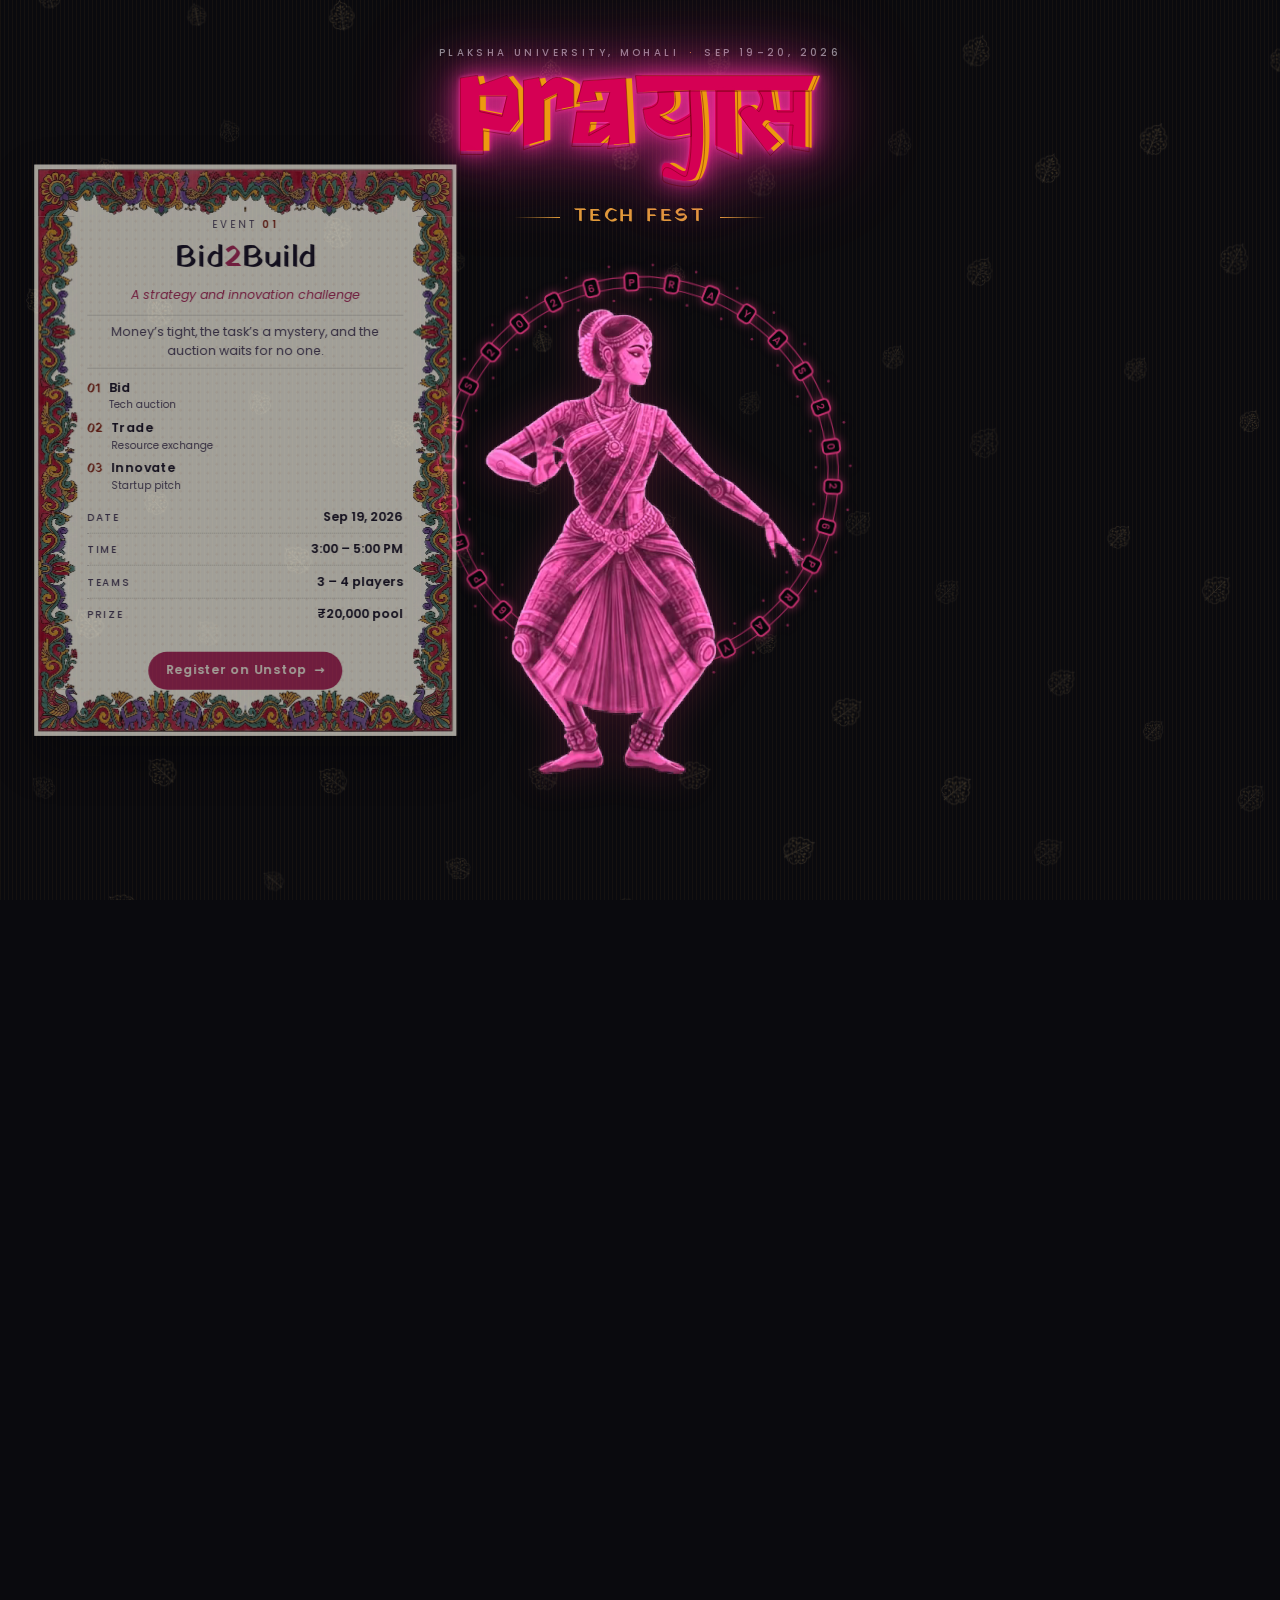
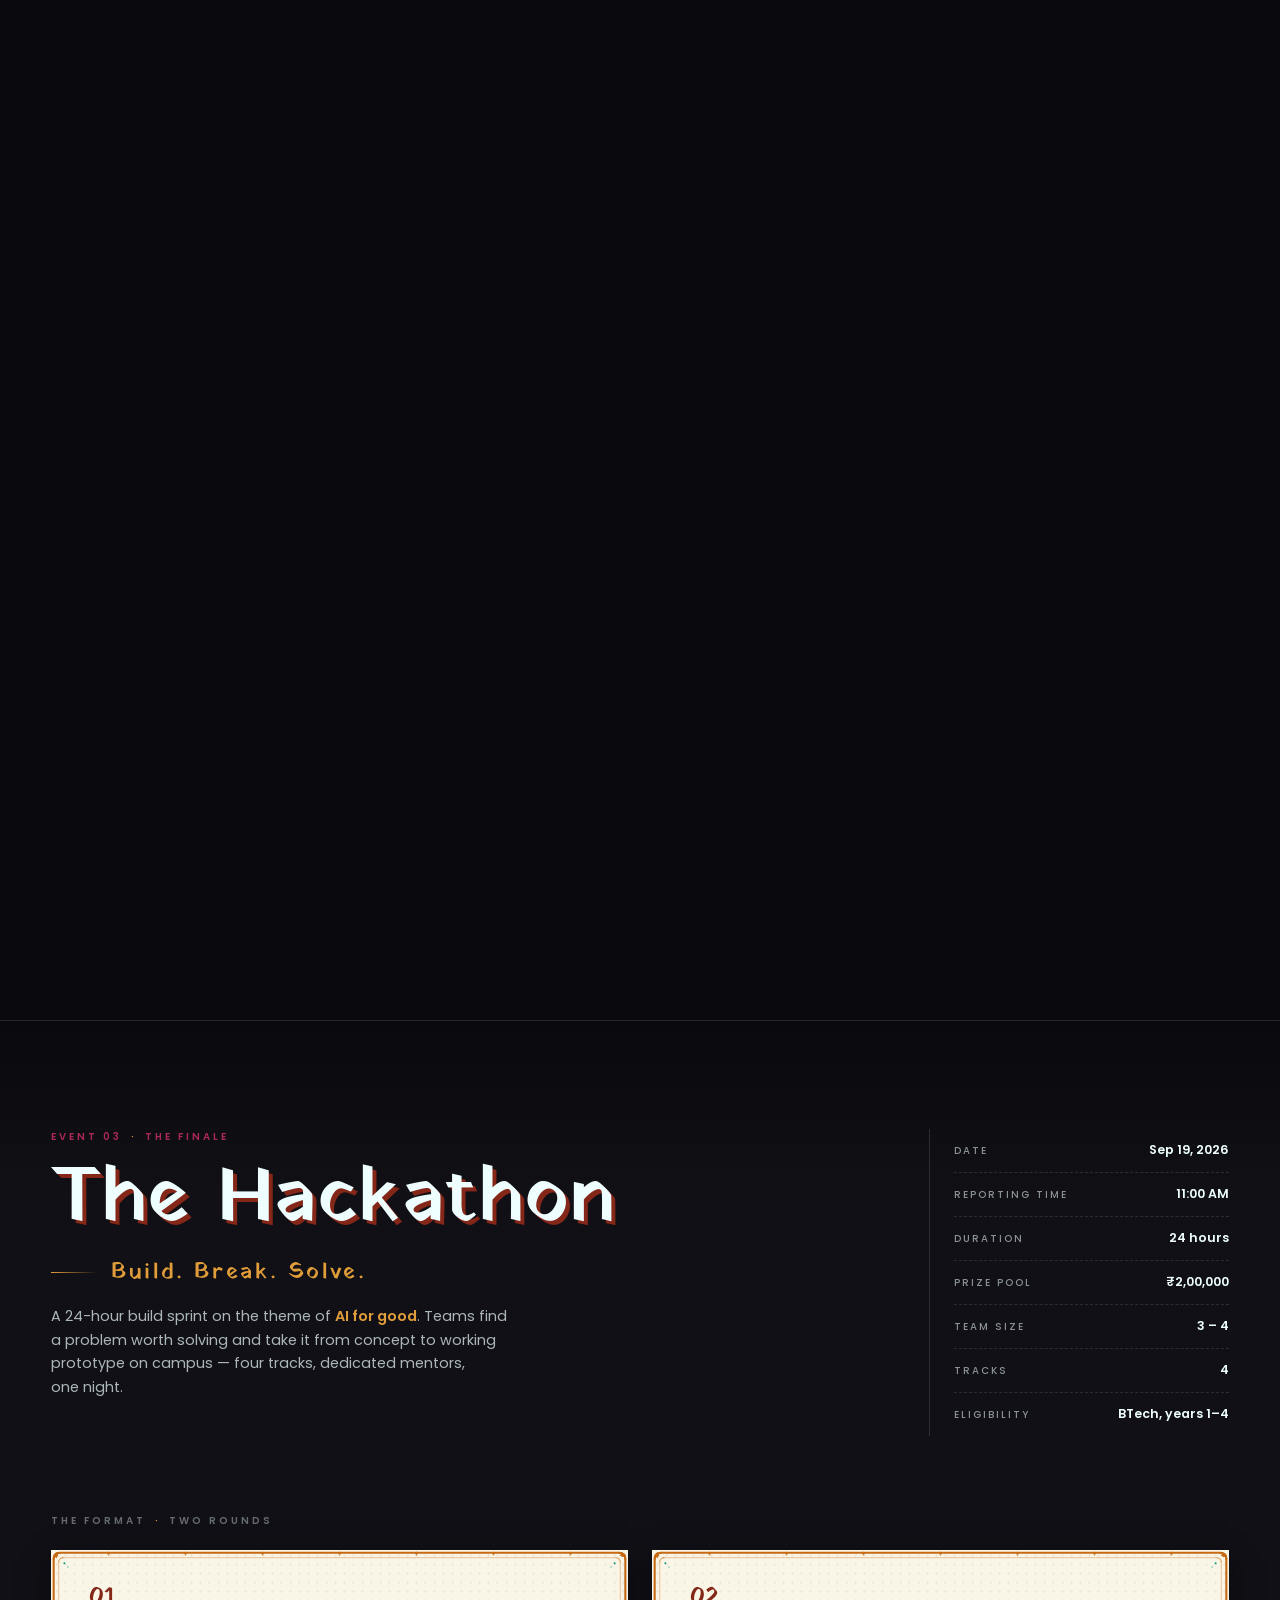
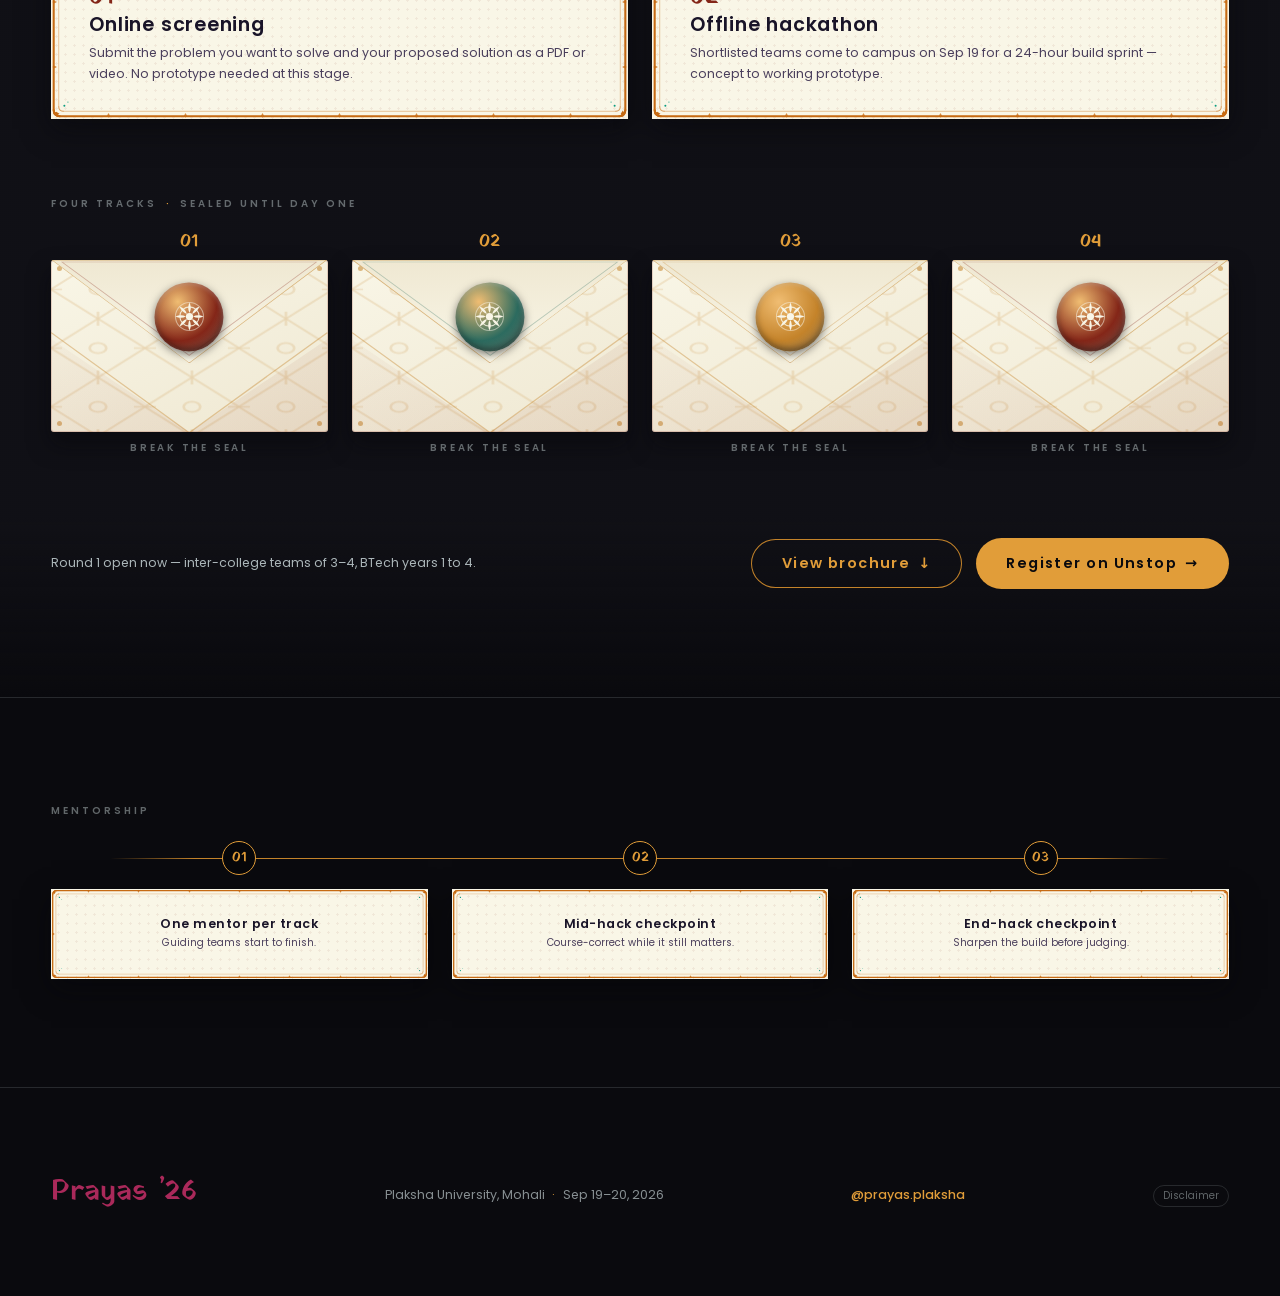
==== index.html @ 1a71815e "Merge pull request #25 from DisturbedSage5840C/feat/footer-disclaimer Update event times: Corrupted " ====
<!doctype html>
<html lang="en">
<head>
<meta charset="utf-8">
<meta name="viewport" content="width=device-width, initial-scale=1, viewport-fit=cover">
<title>Prayas '26 — Plaksha University</title>
<meta name="description" content="Prayas '26 — Plaksha University's first standalone technology festival. Sep 19–20, 2026, Mohali. Theme: AI for good.">
<meta name="theme-color" content="#0d0e20">

<link rel="preconnect" href="https://fonts.googleapis.com">
<link rel="preconnect" href="https://fonts.gstatic.com" crossorigin>
<link href="https://fonts.googleapis.com/css2?family=Yatra+One&family=Poppins:wght@300;400;500;600;700&display=swap" rel="stylesheet">
<link rel="stylesheet" href="css/prayas.css">
</head>
<body>

<!-- ============================================================
     Shape + filter defs. Kept in one hidden SVG so the arch
     silhouette is authored once and referenced from CSS.
     ============================================================ -->
<svg class="defs" aria-hidden="true" focusable="false">
  <defs>
    <!-- Corner ornament for the sealed track letters. Drawn once, placed four
         times and rotated. A double bracket with a small buta at the elbow,
         so it echoes the emblems in the field behind rather than reading as
         a generic corner rule. -->
    <g id="cornerOrn" fill="none" stroke="currentColor" stroke-width="1.5"
       stroke-linecap="round" stroke-linejoin="round">
      <path d="M1 64V22C1 10.4 10.4 1 22 1h42"/>
      <path d="M10 64V25c0-8.3 6.7-15 15-15h39" opacity=".45"/>
      <path d="M21.5 21.5c3-4.6 7.7-6.4 11.4-5.2-1.2 3.8-3 8.3-7.6 11"/>
      <circle cx="16.6" cy="16.6" r="1.8" fill="currentColor" stroke="none"/>
    </g>

    <!-- Wax-seal mandala for the sealed track envelopes below. Drawn once at
         currentColor so each seal can tint it independently. -->
    <g id="trackSeal" fill="none" stroke="currentColor" stroke-width="1.1">
      <circle cx="20" cy="20" r="14" opacity=".5"/>
      <circle cx="20" cy="20" r="9.6" opacity=".85"/>
      <g fill="currentColor" stroke="none">
        <path d="M20 6 Q22.6 11.6 20 16.4 Q17.4 11.6 20 6Z"/>
        <path d="M20 6 Q22.6 11.6 20 16.4 Q17.4 11.6 20 6Z" transform="rotate(45 20 20)"/>
        <path d="M20 6 Q22.6 11.6 20 16.4 Q17.4 11.6 20 6Z" transform="rotate(90 20 20)"/>
        <path d="M20 6 Q22.6 11.6 20 16.4 Q17.4 11.6 20 6Z" transform="rotate(135 20 20)"/>
        <path d="M20 6 Q22.6 11.6 20 16.4 Q17.4 11.6 20 6Z" transform="rotate(180 20 20)"/>
        <path d="M20 6 Q22.6 11.6 20 16.4 Q17.4 11.6 20 6Z" transform="rotate(225 20 20)"/>
        <path d="M20 6 Q22.6 11.6 20 16.4 Q17.4 11.6 20 6Z" transform="rotate(270 20 20)"/>
        <path d="M20 6 Q22.6 11.6 20 16.4 Q17.4 11.6 20 6Z" transform="rotate(315 20 20)"/>
      </g>
      <circle cx="20" cy="20" r="3.6" fill="currentColor" stroke="none"/>
    </g>

    <!-- Jaali lattice for the envelope stock below — a diamond trellis with a
         circuit-node dot at each crossing, tiled once as a pattern rather
         than drawn per envelope. -->
    <pattern id="trackJaali" width="34" height="34" patternUnits="userSpaceOnUse">
      <g fill="none" style="stroke: var(--marigold-lo)" stroke-width="1" stroke-opacity=".55">
        <path d="M17 0 L34 17 L17 34 L0 17 Z"/>
        <circle cx="17" cy="17" r="3"/>
        <path d="M17 4 L17 -4 M17 30 L17 38 M4 17 L-4 17 M30 17 L38 17"/>
      </g>
    </pattern>
  </defs>
</svg>


<!-- ============================================================
     Fixed backdrop: the polar buta field (filled by the engine),
     the burst glow, and the hairline grain. Flat near-black at
     rest — the glow only opens up for the burst near the end of
     the act.
     ============================================================ -->
<div class="backdrop" aria-hidden="true">
  <div class="backdrop__weave" id="weave"></div>
  <div class="backdrop__glow"></div>
  <div class="backdrop__grain"></div>
</div>


<main id="main">

  <!-- ==========================================================
       ACT ONE — a tall scroll track with a sticky stage. Every
       beat inside reads its opacity/offset from a CSS variable
       the engine writes once per frame.
       ========================================================== -->
  <section class="act" id="act-one" aria-label="Prayas '26 and its events">
    <div class="act__stage">

      <header class="hero">
        <p class="hero__eyebrow">Plaksha University, Mohali <span class="dot">&middot;</span> Sep 19&ndash;20, 2026</p>
        <img class="hero__logo" src="assets/prayas-logo.svg" alt="Prayas" width="380" height="120">
        <p class="hero__theme"><span class="rule"></span>TECH FEST<span class="rule"></span></p>
      </header>

      <div class="dancer">

        <!-- A plain pink-neon glow at her back, on only for the middle of
             the act: it opens once event two has arrived and closes again
             before the pin releases into the hackathon. -->
        <div class="dancer__glow" aria-hidden="true"></div>

        <!-- The ring. A double hairline circle carrying beads that spell
             PRAYAS 2026 three times around, with a pair of dots in each gap.
             It sits behind the plate on purpose: the figure occludes the lower
             arc, which is what makes it read as a ring she stands inside
             rather than a halo pasted over her. -->
        <svg class="ring" viewBox="0 0 400 400" aria-hidden="true" focusable="false" preserveAspectRatio="xMidYMid meet">
          <g class="ring__band">
            <circle cx="200" cy="200" r="163.5"/>
            <circle cx="200" cy="200" r="172.5"/>
          </g>
          <g class="ring__dots">
            <circle cx="215.99" cy="47.84" r="1.15"/>
            <circle cx="219.13" cy="18.00" r="1.15"/>
            <circle cx="247.28" cy="54.49" r="1.15"/>
            <circle cx="256.55" cy="25.96" r="1.15"/>
            <circle cx="276.50" cy="67.50" r="1.15"/>
            <circle cx="291.50" cy="41.52" r="1.15"/>
            <circle cx="302.38" cy="86.30" r="1.15"/>
            <circle cx="322.45" cy="64.00" r="1.15"/>
            <circle cx="323.78" cy="110.07" r="1.15"/>
            <circle cx="348.05" cy="92.44" r="1.15"/>
            <circle cx="339.77" cy="137.77" r="1.15"/>
            <circle cx="367.18" cy="125.57" r="1.15"/>
            <circle cx="349.66" cy="168.19" r="1.15"/>
            <circle cx="379.00" cy="161.95" r="1.15"/>
            <circle cx="353.00" cy="200.00" r="1.15"/>
            <circle cx="383.00" cy="200.00" r="1.15"/>
            <circle cx="349.66" cy="231.81" r="1.15"/>
            <circle cx="379.00" cy="238.05" r="1.15"/>
            <circle cx="339.77" cy="262.23" r="1.15"/>
            <circle cx="367.18" cy="274.43" r="1.15"/>
            <circle cx="323.78" cy="289.93" r="1.15"/>
            <circle cx="348.05" cy="307.56" r="1.15"/>
            <circle cx="302.38" cy="313.70" r="1.15"/>
            <circle cx="322.45" cy="336.00" r="1.15"/>
            <circle cx="276.50" cy="332.50" r="1.15"/>
            <circle cx="291.50" cy="358.48" r="1.15"/>
            <circle cx="247.28" cy="345.51" r="1.15"/>
            <circle cx="256.55" cy="374.04" r="1.15"/>
            <circle cx="215.99" cy="352.16" r="1.15"/>
            <circle cx="219.13" cy="382.00" r="1.15"/>
            <circle cx="184.01" cy="352.16" r="1.15"/>
            <circle cx="180.87" cy="382.00" r="1.15"/>
            <circle cx="152.72" cy="345.51" r="1.15"/>
            <circle cx="143.45" cy="374.04" r="1.15"/>
            <circle cx="123.50" cy="332.50" r="1.15"/>
            <circle cx="108.50" cy="358.48" r="1.15"/>
            <circle cx="97.62" cy="313.70" r="1.15"/>
            <circle cx="77.55" cy="336.00" r="1.15"/>
            <circle cx="76.22" cy="289.93" r="1.15"/>
            <circle cx="51.95" cy="307.56" r="1.15"/>
            <circle cx="60.23" cy="262.23" r="1.15"/>
            <circle cx="32.82" cy="274.43" r="1.15"/>
            <circle cx="50.34" cy="231.81" r="1.15"/>
            <circle cx="21.00" cy="238.05" r="1.15"/>
            <circle cx="47.00" cy="200.00" r="1.15"/>
            <circle cx="17.00" cy="200.00" r="1.15"/>
            <circle cx="50.34" cy="168.19" r="1.15"/>
            <circle cx="21.00" cy="161.95" r="1.15"/>
            <circle cx="60.23" cy="137.77" r="1.15"/>
            <circle cx="32.82" cy="125.57" r="1.15"/>
            <circle cx="76.22" cy="110.07" r="1.15"/>
            <circle cx="51.95" cy="92.44" r="1.15"/>
            <circle cx="97.62" cy="86.30" r="1.15"/>
            <circle cx="77.55" cy="64.00" r="1.15"/>
            <circle cx="123.50" cy="67.50" r="1.15"/>
            <circle cx="108.50" cy="41.52" r="1.15"/>
            <circle cx="152.72" cy="54.49" r="1.15"/>
            <circle cx="143.45" cy="25.96" r="1.15"/>
            <circle cx="184.01" cy="47.84" r="1.15"/>
            <circle cx="180.87" cy="18.00" r="1.15"/>
          </g>
          <g class="ring__beads">
            <g transform="translate(200.00 32.00) rotate(0.00)"><rect x="-6" y="-7.5" width="12" height="15" rx="3.4"/><text y="3.4">P</text></g>
            <g transform="translate(234.93 35.67) rotate(12.00)"><rect x="-6" y="-7.5" width="12" height="15" rx="3.4"/><text y="3.4">R</text></g>
            <g transform="translate(268.33 46.52) rotate(24.00)"><rect x="-6" y="-7.5" width="12" height="15" rx="3.4"/><text y="3.4">A</text></g>
            <g transform="translate(298.75 64.09) rotate(36.00)"><rect x="-6" y="-7.5" width="12" height="15" rx="3.4"/><text y="3.4">Y</text></g>
            <g transform="translate(324.85 87.59) rotate(48.00)"><rect x="-6" y="-7.5" width="12" height="15" rx="3.4"/><text y="3.4">A</text></g>
            <g transform="translate(345.49 116.00) rotate(60.00)"><rect x="-6" y="-7.5" width="12" height="15" rx="3.4"/><text y="3.4">S</text></g>
            <g transform="translate(359.78 148.09) rotate(72.00)"><rect x="-6" y="-7.5" width="12" height="15" rx="3.4"/><text y="3.4">2</text></g>
            <g transform="translate(367.08 182.44) rotate(84.00)"><rect x="-6" y="-7.5" width="12" height="15" rx="3.4"/><text y="3.4">0</text></g>
            <g transform="translate(367.08 217.56) rotate(96.00)"><rect x="-6" y="-7.5" width="12" height="15" rx="3.4"/><text y="3.4">2</text></g>
            <g transform="translate(359.78 251.91) rotate(108.00)"><rect x="-6" y="-7.5" width="12" height="15" rx="3.4"/><text y="3.4">6</text></g>
            <g transform="translate(345.49 284.00) rotate(120.00)"><rect x="-6" y="-7.5" width="12" height="15" rx="3.4"/><text y="3.4">P</text></g>
            <g transform="translate(324.85 312.41) rotate(132.00)"><rect x="-6" y="-7.5" width="12" height="15" rx="3.4"/><text y="3.4">R</text></g>
            <g transform="translate(298.75 335.91) rotate(144.00)"><rect x="-6" y="-7.5" width="12" height="15" rx="3.4"/><text y="3.4">A</text></g>
            <g transform="translate(268.33 353.48) rotate(156.00)"><rect x="-6" y="-7.5" width="12" height="15" rx="3.4"/><text y="3.4">Y</text></g>
            <g transform="translate(234.93 364.33) rotate(168.00)"><rect x="-6" y="-7.5" width="12" height="15" rx="3.4"/><text y="3.4">A</text></g>
            <g transform="translate(200.00 368.00) rotate(180.00)"><rect x="-6" y="-7.5" width="12" height="15" rx="3.4"/><text y="3.4">S</text></g>
            <g transform="translate(165.07 364.33) rotate(192.00)"><rect x="-6" y="-7.5" width="12" height="15" rx="3.4"/><text y="3.4">2</text></g>
            <g transform="translate(131.67 353.48) rotate(204.00)"><rect x="-6" y="-7.5" width="12" height="15" rx="3.4"/><text y="3.4">0</text></g>
            <g transform="translate(101.25 335.91) rotate(216.00)"><rect x="-6" y="-7.5" width="12" height="15" rx="3.4"/><text y="3.4">2</text></g>
            <g transform="translate(75.15 312.41) rotate(228.00)"><rect x="-6" y="-7.5" width="12" height="15" rx="3.4"/><text y="3.4">6</text></g>
            <g transform="translate(54.51 284.00) rotate(240.00)"><rect x="-6" y="-7.5" width="12" height="15" rx="3.4"/><text y="3.4">P</text></g>
            <g transform="translate(40.22 251.91) rotate(252.00)"><rect x="-6" y="-7.5" width="12" height="15" rx="3.4"/><text y="3.4">R</text></g>
            <g transform="translate(32.92 217.56) rotate(264.00)"><rect x="-6" y="-7.5" width="12" height="15" rx="3.4"/><text y="3.4">A</text></g>
            <g transform="translate(32.92 182.44) rotate(276.00)"><rect x="-6" y="-7.5" width="12" height="15" rx="3.4"/><text y="3.4">Y</text></g>
            <g transform="translate(40.22 148.09) rotate(288.00)"><rect x="-6" y="-7.5" width="12" height="15" rx="3.4"/><text y="3.4">A</text></g>
            <g transform="translate(54.51 116.00) rotate(300.00)"><rect x="-6" y="-7.5" width="12" height="15" rx="3.4"/><text y="3.4">S</text></g>
            <g transform="translate(75.15 87.59) rotate(312.00)"><rect x="-6" y="-7.5" width="12" height="15" rx="3.4"/><text y="3.4">2</text></g>
            <g transform="translate(101.25 64.09) rotate(324.00)"><rect x="-6" y="-7.5" width="12" height="15" rx="3.4"/><text y="3.4">0</text></g>
            <g transform="translate(131.67 46.52) rotate(336.00)"><rect x="-6" y="-7.5" width="12" height="15" rx="3.4"/><text y="3.4">2</text></g>
            <g transform="translate(165.07 35.67) rotate(348.00)"><rect x="-6" y="-7.5" width="12" height="15" rx="3.4"/><text y="3.4">6</text></g>
          </g>
        </svg>

        <!-- The plate carries its own alpha; nothing is keyed at render time.
             The green screen used to be dropped by an SVG reference filter on
             this element, and that construct is not portable: WebKit ignores
             `filter: url(#id)` on a <video> outright (raw green screen), and
             Chrome on Android composites the filtered video layer to solid
             black. Both faces of the same bug. So the key is baked into the
             media instead — see assets/README.md for the ffmpeg recipe.

             No <source> children on purpose. Alpha support cannot be
             negotiated by MIME type: Safari reports "probably" for VP9 WebM
             and then throws the alpha channel away, silently, leaving an
             opaque box. js/prayas.js probes for real alpha compositing and
             sets `src` to whichever of these the browser actually honours.

             On a touch device none of that happens: seeking a paused video on
             Android Chrome is slow and often does not repaint, so the engine
             never gives this element a source there and scrubs the frame
             sequence in data-frames on a <canvas> instead (see js/prayas.js).

             Until then — and forever, if neither works or JS never runs — the
             poster stands in. It is the same figure, pre-keyed, so the plate
             is correct on first paint everywhere rather than merely eventually. -->
        <video class="dancer__plate" id="dancer" poster="assets/dancer-plate-v2.webp"
               muted playsinline preload="none" disablepictureinpicture disableremoteplayback
               data-webm="assets/dancer-plate-full-v2.webm"
               data-mp4="assets/dancer-plate-full-v2.mp4"
               data-webm-sm="assets/dancer-plate-sm-v2.webm"
               data-mp4-sm="assets/dancer-plate-sm-v2.mp4"
               data-frames="assets/dancer-frames-v2/"
               data-frame-count="72"></video>
      </div>

      <!-- ---------- Event 01 ---------- -->
      <article class="card card--one" id="event-bid2build">
        <div class="card__frame">
          <div class="card__body">

              <p class="card__index"><span>Event</span> 01</p>
              <h2 class="card__title">Bid<span class="card__title-num">2</span>Build</h2>
              <p class="card__kicker">A strategy and innovation challenge</p>

              <p class="card__hook">Money&rsquo;s tight, the task&rsquo;s a mystery, and the auction waits for no one.</p>

              <ol class="rounds">
                <li class="rounds__item"><span class="rounds__n">01</span><span class="rounds__name">Bid</span><span class="rounds__desc">Tech auction</span></li>
                <li class="rounds__item"><span class="rounds__n">02</span><span class="rounds__name">Trade</span><span class="rounds__desc">Resource exchange</span></li>
                <li class="rounds__item"><span class="rounds__n">03</span><span class="rounds__name">Innovate</span><span class="rounds__desc">Startup pitch</span></li>
              </ol>

              <dl class="meta">
                <div class="meta__row"><dt>Date</dt><dd><time datetime="2026-09-19">Sep 19, 2026</time></dd></div>
                <div class="meta__row"><dt>Time</dt><dd>3:00 &ndash; 5:00 PM</dd></div>
                <div class="meta__row"><dt>Teams</dt><dd>3 &ndash; 4 players</dd></div>
                <div class="meta__row"><dt>Prize</dt><dd>&#8377;20,000 pool</dd></div>
              </dl>

              <a class="btn" href="https://unstop.com/competitions/bit2build-event-at-prayas-prayas-tech-fest-at-plaksha-university-plaksha-univeristy-1743149?lb=useV1rAd&amp;utm_medium=Share&amp;utm_source=competitions&amp;utm_campaign=Wuqctjpr86903" target="_blank" rel="noopener">
                Register on Unstop <span class="btn__arrow" aria-hidden="true">&rarr;</span>
              </a>

          </div>
        </div>
      </article>

      <!-- ---------- Event 02 ---------- -->
      <article class="card card--two" id="event-corrupted-file">
        <div class="card__frame">
          <div class="card__body">

              <p class="card__index"><span>Event</span> 02</p>
              <h2 class="card__title">The Corrupted File</h2>
              <p class="card__kicker">Indian tech history and investigation</p>

              <p class="card__hook">Tech history has a bug. Try finding it.</p>

              <ol class="rounds">
                <li class="rounds__item"><span class="rounds__n">01</span><span class="rounds__name">Receive</span><span class="rounds__desc">The case file</span></li>
                <li class="rounds__item"><span class="rounds__n">02</span><span class="rounds__name">Reconstruct</span><span class="rounds__desc">Spot the false claims</span></li>
                <li class="rounds__item"><span class="rounds__n">03</span><span class="rounds__name">Present</span><span class="rounds__desc">Defend the truth</span></li>
              </ol>

              <dl class="meta">
                <div class="meta__row"><dt>Date</dt><dd><time datetime="2026-09-20">Sep 20, 2026</time></dd></div>
                <div class="meta__row"><dt>Time</dt><dd>5:30 &ndash; 7:30 PM</dd></div>
                <div class="meta__row"><dt>Teams</dt><dd>4 players</dd></div>
                <div class="meta__row"><dt>Prize</dt><dd>&#8377;20,000 pool</dd></div>
              </dl>

              <a class="btn" href="https://unstop.com/competitions/corrupted-file-event-at-prayas-prayas-tech-fest-at-plaksha-university-plaksha-univeristy-1743756?lb=useV1rAd&amp;utm_medium=Share&amp;utm_source=competitions&amp;utm_campaign=Wuqctjpr86903" target="_blank" rel="noopener">
                Register on Unstop <span class="btn__arrow" aria-hidden="true">&rarr;</span>
              </a>

          </div>
        </div>
      </article>

      <p class="lockline">We are excited to announce Prayas &rsquo;26, Plaksha&rsquo;s first standalone technology festival.</p>

      <div class="cue" aria-hidden="true">
        <span class="cue__label">Scroll</span>
        <span class="cue__line"></span>
      </div>

    </div>
  </section>


  <!-- ==========================================================
       ACT TWO — the hackathon.
       ========================================================== -->
  <section class="hack" id="hackathon" aria-labelledby="hack-title">
    <!-- Follows the pointer. Purely decorative, and the engine only wires it
         up on a device that actually has a pointer to follow. -->
    <div class="hack__glow" aria-hidden="true"></div>

    <div class="hack__inner">

      <div class="hack__head">
        <div class="hack__headline">
          <p class="hack__eyebrow">Event 03 <span class="dot">&middot;</span> The finale</p>
          <h2 class="hack__title" id="hack-title">The Hackathon</h2>
          <p class="hack__sub"><span class="rule"></span>Build. Break. Solve.</p>
          <p class="hack__blurb">A 24-hour build sprint on the theme of <strong>AI for good</strong>. Teams find a problem worth solving and take it from concept to working prototype on campus &mdash; four tracks, dedicated mentors, one night.</p>
        </div>

        <dl class="ledger">
          <div class="ledger__row"><dt>Date</dt><dd><time datetime="2026-09-19">Sep 19, 2026</time></dd></div>
          <div class="ledger__row"><dt>Reporting time</dt><dd>11:00 AM</dd></div>
          <div class="ledger__row"><dt>Duration</dt><dd>24 hours</dd></div>
          <div class="ledger__row"><dt>Prize pool</dt><dd>&#8377;2,00,000</dd></div>
          <div class="ledger__row"><dt>Team size</dt><dd>3 &ndash; 4</dd></div>
          <div class="ledger__row"><dt>Tracks</dt><dd>4</dd></div>
          <div class="ledger__row"><dt>Eligibility</dt><dd>BTech, years 1&ndash;4</dd></div>
        </dl>
      </div>

      <div class="block">
        <h3 class="block__label">The format <span class="dot">&middot;</span> two rounds</h3>
        <div class="grid grid--two">
          <div class="panel">
            <p class="panel__n">01</p>
            <h4 class="panel__title">Online screening</h4>
            <p class="panel__text">Submit the problem you want to solve and your proposed solution as a PDF or video. No prototype needed at this stage.</p>
          </div>
          <div class="panel">
            <p class="panel__n">02</p>
            <h4 class="panel__title">Offline hackathon</h4>
            <p class="panel__text">Shortlisted teams come to campus on Sep 19 for a 24-hour build sprint &mdash; concept to working prototype.</p>
          </div>
        </div>
      </div>

      <div class="block">
        <h3 class="block__label">Four tracks <span class="dot">&middot;</span> sealed until day one</h3>
        <div class="grid grid--four">
          <div class="track">
            <p class="track__n">01</p>
            <div class="track__stage">
              <div class="track__letter" id="track-letter-01">
                <span class="track__letter-corner track__letter-corner--tl" aria-hidden="true"><svg viewBox="0 0 64 64" focusable="false"><use href="#cornerOrn"/></svg></span>
                <span class="track__letter-corner track__letter-corner--tr" aria-hidden="true"><svg viewBox="0 0 64 64" focusable="false"><use href="#cornerOrn"/></svg></span>
                <span class="track__letter-corner track__letter-corner--bl" aria-hidden="true"><svg viewBox="0 0 64 64" focusable="false"><use href="#cornerOrn"/></svg></span>
                <span class="track__letter-corner track__letter-corner--br" aria-hidden="true"><svg viewBox="0 0 64 64" focusable="false"><use href="#cornerOrn"/></svg></span>
                <svg class="track__letter-icon" viewBox="0 0 40 40" aria-hidden="true" focusable="false"><use href="#trackSeal"/></svg>
                <p class="track__letter-tag">Track 01</p>
                <span class="track__letter-rule" aria-hidden="true"></span>
                <p class="track__plate" aria-label="Track name hidden until the day of the event">Revealed on the day</p>
              </div>
              <button class="track__env" type="button" aria-expanded="false" aria-controls="track-letter-01">
                <span class="track__pocket" aria-hidden="true">
                  <svg class="track__jaali" viewBox="0 0 100 100" preserveAspectRatio="none"><rect width="100" height="100" fill="url(#trackJaali)"/></svg>
                  <svg class="track__seam" viewBox="0 0 100 100" preserveAspectRatio="none"><path d="M0 42 L50 100 L100 42"/></svg>
                  <span class="track__dot track__dot--tl"></span>
                  <span class="track__dot track__dot--tr"></span>
                  <span class="track__dot track__dot--bl"></span>
                  <span class="track__dot track__dot--br"></span>
                </span>
                <span class="track__flap" aria-hidden="true">
                  <svg class="track__flap-lines" viewBox="0 0 100 100" preserveAspectRatio="none">
                    <path class="track__flap-line" d="M0 0 L100 0 L50 100 Z"/>
                    <path class="track__flap-line track__flap-line--accent" d="M4 2 L96 2 L50 92 Z"/>
                  </svg>
                </span>
                <span class="track__wax" aria-hidden="true"><svg class="track__wax-icon" viewBox="0 0 40 40" focusable="false"><use href="#trackSeal"/></svg></span>
                <span class="sr-only">Break the seal on track 01</span>
                <p class="track__cta" aria-hidden="true">Break the seal</p>
              </button>
            </div>
          </div>
          <div class="track">
            <p class="track__n">02</p>
            <div class="track__stage">
              <div class="track__letter" id="track-letter-02">
                <span class="track__letter-corner track__letter-corner--tl" aria-hidden="true"><svg viewBox="0 0 64 64" focusable="false"><use href="#cornerOrn"/></svg></span>
                <span class="track__letter-corner track__letter-corner--tr" aria-hidden="true"><svg viewBox="0 0 64 64" focusable="false"><use href="#cornerOrn"/></svg></span>
                <span class="track__letter-corner track__letter-corner--bl" aria-hidden="true"><svg viewBox="0 0 64 64" focusable="false"><use href="#cornerOrn"/></svg></span>
                <span class="track__letter-corner track__letter-corner--br" aria-hidden="true"><svg viewBox="0 0 64 64" focusable="false"><use href="#cornerOrn"/></svg></span>
                <svg class="track__letter-icon" viewBox="0 0 40 40" aria-hidden="true" focusable="false"><use href="#trackSeal"/></svg>
                <p class="track__letter-tag">Track 02</p>
                <span class="track__letter-rule" aria-hidden="true"></span>
                <p class="track__plate" aria-label="Track name hidden until the day of the event">Revealed on the day</p>
              </div>
              <button class="track__env" type="button" aria-expanded="false" aria-controls="track-letter-02">
                <span class="track__pocket" aria-hidden="true">
                  <svg class="track__jaali" viewBox="0 0 100 100" preserveAspectRatio="none"><rect width="100" height="100" fill="url(#trackJaali)"/></svg>
                  <svg class="track__seam" viewBox="0 0 100 100" preserveAspectRatio="none"><path d="M0 42 L50 100 L100 42"/></svg>
                  <span class="track__dot track__dot--tl"></span>
                  <span class="track__dot track__dot--tr"></span>
                  <span class="track__dot track__dot--bl"></span>
                  <span class="track__dot track__dot--br"></span>
                </span>
                <span class="track__flap" aria-hidden="true">
                  <svg class="track__flap-lines" viewBox="0 0 100 100" preserveAspectRatio="none">
                    <path class="track__flap-line" d="M0 0 L100 0 L50 100 Z"/>
                    <path class="track__flap-line track__flap-line--accent" d="M4 2 L96 2 L50 92 Z"/>
                  </svg>
                </span>
                <span class="track__wax" aria-hidden="true"><svg class="track__wax-icon" viewBox="0 0 40 40" focusable="false"><use href="#trackSeal"/></svg></span>
                <span class="sr-only">Break the seal on track 02</span>
                <p class="track__cta" aria-hidden="true">Break the seal</p>
              </button>
            </div>
          </div>
          <div class="track">
            <p class="track__n">03</p>
            <div class="track__stage">
              <div class="track__letter" id="track-letter-03">
                <span class="track__letter-corner track__letter-corner--tl" aria-hidden="true"><svg viewBox="0 0 64 64" focusable="false"><use href="#cornerOrn"/></svg></span>
                <span class="track__letter-corner track__letter-corner--tr" aria-hidden="true"><svg viewBox="0 0 64 64" focusable="false"><use href="#cornerOrn"/></svg></span>
                <span class="track__letter-corner track__letter-corner--bl" aria-hidden="true"><svg viewBox="0 0 64 64" focusable="false"><use href="#cornerOrn"/></svg></span>
                <span class="track__letter-corner track__letter-corner--br" aria-hidden="true"><svg viewBox="0 0 64 64" focusable="false"><use href="#cornerOrn"/></svg></span>
                <svg class="track__letter-icon" viewBox="0 0 40 40" aria-hidden="true" focusable="false"><use href="#trackSeal"/></svg>
                <p class="track__letter-tag">Track 03</p>
                <span class="track__letter-rule" aria-hidden="true"></span>
                <p class="track__plate" aria-label="Track name hidden until the day of the event">Revealed on the day</p>
              </div>
              <button class="track__env" type="button" aria-expanded="false" aria-controls="track-letter-03">
                <span class="track__pocket" aria-hidden="true">
                  <svg class="track__jaali" viewBox="0 0 100 100" preserveAspectRatio="none"><rect width="100" height="100" fill="url(#trackJaali)"/></svg>
                  <svg class="track__seam" viewBox="0 0 100 100" preserveAspectRatio="none"><path d="M0 42 L50 100 L100 42"/></svg>
                  <span class="track__dot track__dot--tl"></span>
                  <span class="track__dot track__dot--tr"></span>
                  <span class="track__dot track__dot--bl"></span>
                  <span class="track__dot track__dot--br"></span>
                </span>
                <span class="track__flap" aria-hidden="true">
                  <svg class="track__flap-lines" viewBox="0 0 100 100" preserveAspectRatio="none">
                    <path class="track__flap-line" d="M0 0 L100 0 L50 100 Z"/>
                    <path class="track__flap-line track__flap-line--accent" d="M4 2 L96 2 L50 92 Z"/>
                  </svg>
                </span>
                <span class="track__wax" aria-hidden="true"><svg class="track__wax-icon" viewBox="0 0 40 40" focusable="false"><use href="#trackSeal"/></svg></span>
                <span class="sr-only">Break the seal on track 03</span>
                <p class="track__cta" aria-hidden="true">Break the seal</p>
              </button>
            </div>
          </div>
          <div class="track">
            <p class="track__n">04</p>
            <div class="track__stage">
              <div class="track__letter" id="track-letter-04">
                <span class="track__letter-corner track__letter-corner--tl" aria-hidden="true"><svg viewBox="0 0 64 64" focusable="false"><use href="#cornerOrn"/></svg></span>
                <span class="track__letter-corner track__letter-corner--tr" aria-hidden="true"><svg viewBox="0 0 64 64" focusable="false"><use href="#cornerOrn"/></svg></span>
                <span class="track__letter-corner track__letter-corner--bl" aria-hidden="true"><svg viewBox="0 0 64 64" focusable="false"><use href="#cornerOrn"/></svg></span>
                <span class="track__letter-corner track__letter-corner--br" aria-hidden="true"><svg viewBox="0 0 64 64" focusable="false"><use href="#cornerOrn"/></svg></span>
                <svg class="track__letter-icon" viewBox="0 0 40 40" aria-hidden="true" focusable="false"><use href="#trackSeal"/></svg>
                <p class="track__letter-tag">Track 04</p>
                <span class="track__letter-rule" aria-hidden="true"></span>
                <p class="track__plate" aria-label="Track name hidden until the day of the event">Revealed on the day</p>
              </div>
              <button class="track__env" type="button" aria-expanded="false" aria-controls="track-letter-04">
                <span class="track__pocket" aria-hidden="true">
                  <svg class="track__jaali" viewBox="0 0 100 100" preserveAspectRatio="none"><rect width="100" height="100" fill="url(#trackJaali)"/></svg>
                  <svg class="track__seam" viewBox="0 0 100 100" preserveAspectRatio="none"><path d="M0 42 L50 100 L100 42"/></svg>
                  <span class="track__dot track__dot--tl"></span>
                  <span class="track__dot track__dot--tr"></span>
                  <span class="track__dot track__dot--bl"></span>
                  <span class="track__dot track__dot--br"></span>
                </span>
                <span class="track__flap" aria-hidden="true">
                  <svg class="track__flap-lines" viewBox="0 0 100 100" preserveAspectRatio="none">
                    <path class="track__flap-line" d="M0 0 L100 0 L50 100 Z"/>
                    <path class="track__flap-line track__flap-line--accent" d="M4 2 L96 2 L50 92 Z"/>
                  </svg>
                </span>
                <span class="track__wax" aria-hidden="true"><svg class="track__wax-icon" viewBox="0 0 40 40" focusable="false"><use href="#trackSeal"/></svg></span>
                <span class="sr-only">Break the seal on track 04</span>
                <p class="track__cta" aria-hidden="true">Break the seal</p>
              </button>
            </div>
          </div>
        </div>
      </div>

      <div class="hack__cta">
        <p class="hack__ctatext">Round 1 open now &mdash; inter-college teams of 3&ndash;4, BTech years 1 to 4.</p>
        <div class="hack__ctaactions">
          <button class="btn btn--lg btn--ghost" type="button" data-brochure-open aria-haspopup="dialog">
            View brochure <span class="btn__arrow" aria-hidden="true">&darr;</span>
          </button>
          <a class="btn btn--lg" href="https://unstop.com/hackathons/prayas-tech-hackathon-prayas-tech-fest-at-plaksha-university-plaksha-univeristy-1742156?lb=useV1rAd&amp;utm_medium=Share&amp;utm_source=online_coding_challenge&amp;utm_campaign=Wuqctjpr86903" target="_blank" rel="noopener">
            Register on Unstop <span class="btn__arrow" aria-hidden="true">&rarr;</span>
          </a>
        </div>
      </div>

    </div>
  </section>

  <!-- Mentorship, as its own section below the hackathon block rather than
       one more .block inside it — plain ground, no corners, no pointer
       glow, so it reads as a separate beat rather than another shelf in
       the same box. -->
  <section class="mentor-timeline" aria-labelledby="mentor-title">
    <div class="mentor-timeline__inner">
      <h3 class="block__label" id="mentor-title">Mentorship</h3>
      <ol class="timeline">
        <li class="timeline__step">
          <span class="timeline__node">01</span>
          <div class="timeline__card">
            <h4 class="timeline__title">One mentor per track</h4>
            <p class="timeline__text">Guiding teams start to finish.</p>
          </div>
        </li>
        <li class="timeline__step">
          <span class="timeline__node">02</span>
          <div class="timeline__card">
            <h4 class="timeline__title">Mid-hack checkpoint</h4>
            <p class="timeline__text">Course-correct while it still matters.</p>
          </div>
        </li>
        <li class="timeline__step">
          <span class="timeline__node">03</span>
          <div class="timeline__card">
            <h4 class="timeline__title">End-hack checkpoint</h4>
            <p class="timeline__text">Sharpen the build before judging.</p>
          </div>
        </li>
      </ol>
    </div>
  </section>


  <footer class="foot">
    <div class="foot__inner">
      <p class="foot__mark">Prayas &rsquo;26</p>
      <p class="foot__where">Plaksha University, Mohali <span class="dot">&middot;</span> Sep 19&ndash;20, 2026</p>
      <a class="foot__social" href="https://instagram.com/prayas.plaksha" target="_blank" rel="noopener">@prayas.plaksha</a>
      <button type="button" class="foot__disclaimer" popovertarget="disclaimer">Disclaimer</button>
    </div>
  </footer>

  <!-- A native popover: dismisses on outside click and Escape for free, and
       needs no JS to wire up. light-dismiss is the default behaviour, so it
       is not written out below. -->
  <div id="disclaimer" popover="auto" class="disclaimer" aria-label="Site disclaimer">
    <p>This website is hosted under a domain recognized by Plaksha University for departmental, research, faculty, student, and event-related digital initiatives. It is affiliated with Plaksha University but does not represent the university&rsquo;s official position, views, or institutional stance. Plaksha University does not review, verify, or endorse the content published on this site prior to publication and accepts no liability for its accuracy, completeness, or currency. Responsibility for the content, maintenance, and compliance of this site rests entirely with its owner, in accordance with the Plaksha University Website Hosting Policy.</p>
    <button type="button" class="disclaimer__close" popovertarget="disclaimer" popovertargetaction="hide" aria-label="Close">&times;</button>
  </div>

</main>

<!-- ============================================================
     Brochure preview — same illustrated plate as the event
     cards over the pinned stage. Opens from the hackathon CTA;
     shows the cover and hands off the full PDF.
     ============================================================ -->
<dialog class="brochure" id="brochure" aria-labelledby="brochure-title">
  <article class="brochure__card card card--one">
    <div class="card__frame">
      <div class="card__body">
        <button class="brochure__close" type="button" data-brochure-close aria-label="Close brochure preview">&times;</button>

        <p class="card__index"><span>Prayas &rsquo;26</span> Brochure</p>
        <h2 class="card__title" id="brochure-title">The full brief</h2>
        <p class="card__kicker">Events, tracks, timeline and prizes &mdash; one document</p>

        <figure class="brochure__preview">
          <img src="assets/prayas-brochure-cover.jpg" width="989" height="1400"
               alt="Cover page of the Prayas &rsquo;26 brochure" loading="lazy" decoding="async">
          <figcaption>Page 1 of the brochure</figcaption>
        </figure>

        <a class="btn" href="assets/prayas-brochure.pdf" download="Prayas-26-Brochure.pdf">
          Download PDF <span class="btn__arrow" aria-hidden="true">&darr;</span>
        </a>
      </div>
    </div>
  </article>
</dialog>

<script src="js/prayas.js"></script>
<script src="js/track-envelope.js"></script>
<script src="js/brochure.js"></script>
</body>
</html>
---- css/prayas.css ----
/* ============================================================================
   Prayas '26 — Plaksha University
   Theme: AI for good.

   Palette is the Prayas brand palette, sampled from the brand board. Only the
   arch card silhouette is borrowed from reference — none of the colour.

   A uniform palette is about restraint in APPLICATION, not a smaller set of
   colours. House rules, kept to throughout:
     · ink is the only ground; plum is the only raised surface
     · ice is the only body-text colour
     · marigold carries structure — numerals, labels, the arch, CTAs
     · crimson is the brand accent and belongs to Prayas itself
     · mint is reserved for "sealed / technical" states, used sparingly
     · brick appears only as a solid offset behind display type
   Never more than two accents in one component.
   ========================================================================= */

:root {
  /* -- brand palette ------------------------------------------------------ */
  --ink:        #0a0a0e;   /* near-black — the one ground                    */
  --plum:       #433552;   /* violet — the one raised surface                */
  --crimson:    #aa295a;   /* rani pink — brand accent                       */
  --marigold:   #e19d39;   /* amber — structural accent                      */
  --brick:      #842618;   /* deep red — offsets only                        */
  --mint:       #57bba8;   /* cool accent — sealed / technical states        */
  --ice:        #eefeff;   /* near-white — all body text                     */

  /* Derived steps, declared once so no component invents its own. */
  --ink-raised:  #121218;
  --ink-sunk:    #060609;
  --plum-deep:   #2b2138;
  --plum-shade:  #221a2d;
  --marigold-lo: #c4832a;
  --marigold-hi: #f0bd72;
  /* The ring runs hotter than the brand crimson so it holds against the
     dancer's own pink. Still crimson's hue — it is not a second accent. */
  --crimson-hot: #d8367a;
  /* A genuine neon magenta — brighter and cooler than crimson-hot — reserved
     for the two things on the page meant to read as lit signage rather than
     brand colour: the wordmark's glow and the halo behind the dancer. */
  --neon-pink: #ff2e9f;
  /* Mint is a light cool accent — it disappears on paper stock. This is the
     same hue taken dark enough to read there. */
  --mint-deep:   #2c6b5f;

  --ice-70: rgba(238, 254, 255, .70);
  --ice-55: rgba(238, 254, 255, .55);
  --ice-38: rgba(238, 254, 255, .38);
  --ice-22: rgba(238, 254, 255, .22);

  --line: rgba(238, 254, 255, .13);

  /* Card interior. The ornamental plate is printed on warm stock, so the
     card reads as paper laid on the dark ground rather than a dark panel. */
  --paper:       #f9f6e7;
  --paper-shade: #efe8d2;
  --on-paper:    #191428;
  --on-paper-2:  #4a3f5c;

  /* -- type --------------------------------------------------------------- */
  --font-display: "Yatra One", Georgia, serif;
  --font-body:    "Poppins", ui-sans-serif, system-ui, sans-serif;

  --t-h2:    clamp(2.1rem, 6vw, 5rem);
  --t-h4:    clamp(1.05rem, 1.5vw, 1.25rem);
  --t-body:  clamp(.9rem, 1.05vw, 1rem);
  --t-small: clamp(.78rem, .92vw, .86rem);
  --t-label: clamp(.62rem, .78vw, .72rem);

  /* -- rhythm ------------------------------------------------------------- */
  --gap-xs: .5rem;
  --gap-s:  .875rem;
  --gap-m:  1.5rem;
  --gap-l:  2.75rem;
  --gap-xl: 5rem;
  --gap-2xl: clamp(5rem, 12vh, 9rem);

  --shell: min(1180px, 92vw);
  --radius: 4px;

  /* -- scroll-driven values ------------------------------------------------
     The engine writes these once per frame. Defaults are the "everything
     visible" state so content is readable with JS off or still loading. */
  --p: 0;  --rot: 0deg;
  --hero-o: 1;   --hero-y: 0px;
  --e1-o: 1;     --e1-x: 0px;
  --e2-o: 1;     --e2-x: 0px;
  --cue-o: 1;  --glow-o: 0;  --halo-o: 0;
  --ring-o: 1;   --ring-s: 1;
  --lock-o: 0;
  /* How far the dancer rises and shrinks as the closing line arrives.
     Overridden per breakpoint — a short landscape stage needs much more. */
  --lift-vh: -7vh;  --lift-k: .08;
  /* Where the polar buta field radiates from — the engine keeps this on the
     dancer so the field and the ring share one centre. */
  --stage-x: 50%; --stage-y: 46%;
}

/* ============================================================================
   Reset
   ========================================================================= */

*, *::before, *::after { box-sizing: border-box; }

html {
  background: var(--ink);
  /* The engine does its own smoothing; native smooth scroll would fight it. */
  scroll-behavior: auto;
  -webkit-text-size-adjust: 100%;
}

body {
  margin: 0;
  background: var(--ink);
  color: var(--ice);
  font-family: var(--font-body);
  font-size: var(--t-body);
  line-height: 1.65;
  -webkit-font-smoothing: antialiased;
  -moz-osx-font-smoothing: grayscale;
  overflow-x: hidden;
}

h1, h2, h3, h4 {
  margin: 0;
  font-family: var(--font-display);
  font-weight: 400;
  line-height: 1.06;
}

p, dl, dd, dt, ol, ul { margin: 0; }
ol, ul { padding: 0; list-style: none; }
img, svg, video { display: block; max-width: 100%; }

a { color: var(--marigold); text-decoration: none; }
a:hover { color: var(--marigold-hi); }

:focus-visible { outline: 2px solid var(--marigold); outline-offset: 3px; border-radius: 2px; }

.defs { position: absolute; width: 0; height: 0; overflow: hidden; }
.dot { color: var(--marigold); padding: 0 .35em; }
.sr-only {
  position: absolute;
  width: 1px; height: 1px;
  padding: 0; margin: -1px;
  overflow: hidden;
  clip: rect(0, 0, 0, 0);
  white-space: nowrap;
  border: 0;
}

.rule {
  display: inline-block;
  width: clamp(24px, 4vw, 46px);
  height: 1px;
  background: linear-gradient(90deg, transparent, var(--marigold));
  vertical-align: middle;
}
.hero__theme .rule:last-child,
.hack__sub .rule:last-child { background: linear-gradient(90deg, var(--marigold), transparent); }

/* ============================================================================
   Backdrop
   ========================================================================= */

.backdrop {
  position: fixed;
  inset: 0;
  z-index: 0;
  pointer-events: none;
  overflow: hidden;
  background: var(--ink);
}

/* -- the buta field --------------------------------------------------------
   The emblems are NOT a scattered wallpaper and never were a square lattice.
   Measured off the reference they sit on a POLAR lattice centred on the
   stage: rings ~108px apart, ~150px of arc between neighbours, and every
   other ring offset by half a step so no two rings line up into spokes. Each
   emblem is also tilted toward its own radius, which is what makes the field
   read as radiating from the dancer rather than as tiling behind her.

   That geometry cannot come out of a repeating background image, so the layer
   is filled at boot by the engine (see buildWeave in js/prayas.js) and rebuilt
   on resize. This block only styles what it produces. */
.backdrop__weave {
  position: absolute;
  inset: 0;
  /* Turns with the act, an eighth as fast as everything else — enough to feel
     alive over a 460vh scroll, slow enough never to read as spinning. */
  transform: rotate(calc(var(--rot) * .12));
  transform-origin: var(--stage-x, 50%) var(--stage-y, 46%);
  will-change: transform;
}

.buta {
  position: absolute;
  /* The engine sets --x/--y/--a/--w per emblem; everything else is here so a
     hundred-odd nodes carry one shared rule rather than a style string each. */
  left: var(--x);
  top: var(--y);
  width: var(--w);
  aspect-ratio: 147 / 180;
  transform: translate(-50%, -50%) rotate(var(--a));
  background: url("../assets/bg-motif.webp") center / contain no-repeat;
  opacity: var(--buta-o, .3);
}

/* Reserved for the burst — flat black at rest, exactly like the reference. */
.backdrop__glow {
  position: absolute;
  inset: 0;
  opacity: var(--glow-o);
  background: radial-gradient(58% 46% at 50% 50%, rgba(216, 54, 122, .22), transparent 68%);
}

/* Vertical hairlines, 4px apart. Off the reference: barely a value step above
   the ground, but they stop a full-bleed black from looking like dead space. */
.backdrop__grain {
  position: absolute;
  inset: 0;
  background-image: repeating-linear-gradient(
    90deg,
    rgba(225, 157, 57, .055) 0 1px,
    transparent 1px 4px
  );
}

main { position: relative; z-index: 1; }

/* ============================================================================
   ACT ONE — tall track, sticky stage
   ========================================================================= */

.act {
  position: relative;
  /* Fallback only, and deliberately the shortest of the three: the engine
     replaces this with a pixel height computed from CONFIG.actVh (which is
     now per-device — see CONFIG.pace) plus CONFIG.holdVh. Retune the pacing
     there, not here. Erring short means the pre-JS frame cannot leave a
     phone staring at nine screens of empty track if the script is slow. */
  height: 560vh;
}

.act__stage {
  position: sticky;
  top: 0;
  height: 100vh;
  height: 100svh;
  overflow: clip;
  display: grid;
  grid-template-rows: auto 1fr;
  align-items: center;
  /* The top pad has to clear the hero's 10px rise, since the stage clips. */
  padding: clamp(2rem, 5vh, 3rem) 0 clamp(2rem, 5vh, 3.5rem);
}

/* -- hero ------------------------------------------------------------------ */

.hero {
  grid-row: 1;
  display: flex;
  flex-direction: column;
  align-items: center;
  gap: var(--gap-s);
  text-align: center;
  opacity: var(--hero-o);
  transform: translateY(var(--hero-y));
  will-change: opacity, transform;
}

.hero__eyebrow {
  font-size: var(--t-label);
  font-weight: 500;
  letter-spacing: .34em;
  text-transform: uppercase;
  color: var(--ice-55);
}

.hero__logo {
  width: min(38vw, 360px);
  height: auto;
  /* A neon-sign rim rather than one soft shadow: each drop-shadow follows
     the wordmark's own alpha silhouette, so stacking several at rising blur
     radii builds a tight bright edge with a wider halo falling away from
     it — the layering is what reads as "lit from within" instead of "sitting
     in front of a glow". */
  filter:
    drop-shadow(0 0 2px rgba(255, 46, 159, .9))
    drop-shadow(0 0 10px rgba(255, 46, 159, .7))
    drop-shadow(0 0 24px rgba(255, 46, 159, .5))
    drop-shadow(0 0 46px rgba(255, 46, 159, .32));
  animation: float 7s ease-in-out infinite;
}

.hero__theme {
  display: flex;
  align-items: center;
  gap: var(--gap-s);
  font-family: var(--font-display);
  font-size: clamp(.95rem, 1.5vw, 1.35rem);
  letter-spacing: .14em;
  color: var(--marigold);
}

/* -- dancer ---------------------------------------------------------------- */

.dancer {
  grid-row: 2;
  align-self: stretch;          /* the stage centres its rows; without this the
                                   row collapses to content and the plate spills */
  position: relative;
  min-height: 0;
  display: grid;
  place-items: center;
  padding: clamp(1rem, 3vh, 2rem) 0;

  /* The plate and the ring move as one group. The only thing that drives this
     is the closing beat: she rises and settles back a little so the line at
     the bottom of the stage lands on clear ground instead of across her legs. */
  transform:
    translateY(calc(var(--lock-o) * var(--lift-vh)))
    scale(calc(1 - var(--lock-o) * var(--lift-k)));
  transform-origin: 50% 38%;
  will-change: transform;
}

/* -- the glow behind her -----------------------------------------------------
   A soft pink-neon halo at her back — nothing more elaborate than that. (An
   earlier pass drew this as a full sunburst of rays; it read as gimmicky, so
   this replaced it with a plain glow.) Scoped to .dancer rather than the
   fixed backdrop, so it simply sits behind the ring and the plate in DOM
   order and needs no coordinate math to stay centred on her — it moves and
   settles with her for free. --halo-o is written by the engine — see
   CONFIG.beats.haloIn/haloOut in js/prayas.js — opening only in the window
   around event two, closed again well before the hackathon. */
.dancer__glow {
  position: absolute;
  top: 50%;
  left: 50%;
  width: 58%;
  height: 58%;
  transform: translate(-50%, -50%);
  border-radius: 50%;
  /* Capped well under 1 — at full strength the flat colour read as a solid
     disc behind her rather than a glow, no matter how soft the gradient. */
  opacity: calc(var(--halo-o) * .55);
  will-change: opacity;
  background: radial-gradient(circle at 50% 50%, var(--neon-pink) 0%, rgba(255, 46, 159, .4) 45%, transparent 75%);
  filter: blur(52px);
  mix-blend-mode: screen;
}

/* -- the ring ---------------------------------------------------------------
   A true circle, not an ellipse: two hairlines 9 units apart carrying thirty
   beads that spell PRAYAS 2026 three times around, a pair of dots in every
   gap. Sized off the row HEIGHT rather than the width so it keeps its
   relationship to the figure — she is height-constrained by object-fit, and
   so is this. */
.ring {
  position: absolute;
  top: 2%;
  left: 50%;
  width: auto;
  height: 74%;
  aspect-ratio: 1;
  max-width: 88vw;
  transform: translateX(-50%) rotate(calc(var(--rot) * -.18)) scale(var(--ring-s));
  transform-origin: 50% 50%;
  overflow: visible;
  color: var(--crimson-hot);
  filter: drop-shadow(0 0 5px rgba(216, 54, 122, .55));
  animation: ring-in 1.5s .25s ease-out both;
  will-change: transform;
}

@keyframes ring-in {
  from { opacity: 0; }
  to   { opacity: 1; }
}

/* --ring-o lands on stroke/fill opacity, not opacity: the load animation above
   owns opacity, and an animation always wins over a plain declaration. */
.ring__band {
  fill: none;
  stroke: currentColor;
  stroke-width: 1;
  stroke-opacity: calc(var(--ring-o) * .8);
}

.ring__beads rect {
  fill: var(--ink-sunk);
  stroke: currentColor;
  stroke-width: 1.6;
  stroke-opacity: var(--ring-o);
}

/* The letters are ~7px on screen. They are not meant to be read at a glance —
   at size they are texture, and only reward someone who leans in. */
.ring__beads text {
  font-family: var(--font-body);
  font-size: 9px;
  font-weight: 600;
  letter-spacing: 0;
  text-anchor: middle;
  fill: currentColor;
  fill-opacity: calc(var(--ring-o) * .85);
}

.ring__dots {
  fill: currentColor;
  fill-opacity: calc(var(--ring-o) * .6);
}

/* Absolutely filling the row is the only sizing that cannot overflow it.
   With width:auto the box was sized by max-width and the poster's aspect
   ratio, so the percentage height never constrained anything and she spilled
   over the closing line below. object-fit letterboxes her inside the box
   instead — the actual rendered size still follows the video's own aspect
   ratio, so this is a generous ceiling, not a forced size. */
.dancer__plate {
  position: absolute;
  top: 2%;
  left: 50%;
  width: min(100%, 50vw);
  height: 88%;
  object-fit: contain;
  transform: translateX(-50%);
  /* A plain CSS filter only. The chroma key used to live here as
     `url(#dancerKey)`, which WebKit silently drops on a <video> and
     Chrome on Android renders as a black box — the key is baked into
     the media now. Shorthand filters like this one do composite on a
     video everywhere, so the glow stays. */
  filter: drop-shadow(0 0 18px rgba(170, 41, 90, .28));
  /* Her entrance belongs to page load, not to scroll: the reference has her
     on screen at the very top of the act, alongside the scroll cue. Tying it
     to progress instead meant an empty stage until you had already scrolled. */
  animation: plate-in 1.2s .1s cubic-bezier(.2, .7, .25, 1) both;
  will-change: opacity, transform;
}

@keyframes plate-in {
  from { opacity: 0; transform: translateX(-50%) translateY(26px) scale(.95); }
  to   { opacity: 1; transform: translateX(-50%) translateY(0)    scale(1);   }
}

/* -- lockline + cue -------------------------------------------------------- */

/* The closing line of the pinned act. Both cards are gone by 80% and the
   burst has peaked, so this fades up over an otherwise empty stage — the
   dancer standing, one line of type beneath her. It sits low enough to clear
   her feet, and the act holds for another 45vh after it lands so it is not
   scrolled off the instant it arrives. */
.lockline {
  position: absolute;
  left: 0; right: 0;
  bottom: clamp(4rem, 9vh, 7rem);
  z-index: 2;
  max-width: 40ch;
  margin: 0 auto;
  padding: 0 6vw;
  text-align: center;
  text-wrap: pretty;
  font-family: var(--font-display);
  font-size: clamp(1.05rem, 2vw, 1.7rem);
  line-height: 1.5;
  color: var(--ice);
  opacity: var(--lock-o);
  will-change: opacity;
}

.cue {
  position: absolute;
  left: 0; right: 0;
  bottom: clamp(1.2rem, 4vh, 2.5rem);
  display: flex;
  flex-direction: column;
  align-items: center;
  gap: var(--gap-xs);
  opacity: var(--cue-o);
  animation: bob 2.4s ease-in-out infinite;
}
.cue__label {
  font-size: var(--t-label);
  font-weight: 500;
  letter-spacing: .3em;
  text-transform: uppercase;
  color: var(--ice-38);
}
.cue__line { width: 1px; height: 34px; background: linear-gradient(var(--marigold), transparent); }

/* ============================================================================
   Event cards — the ornamental plate
   ============================================================================
   The border is an illustrated Pattachitra-style frame, recoloured into the
   Prayas palette, applied with border-image: the four corners stay pristine
   (border-image never stretches them) while the vine tiles along the edges.
   Content sits on warm paper inside, so the card reads as a printed plate.
   ========================================================================= */

.card {
  position: absolute;
  top: 50%;
  width: min(33vw, 440px);
  transform: translateY(-50%) translateX(var(--card-x, 0px));
  opacity: var(--card-o, 1);
  will-change: opacity, transform;

  /* Thickness of the ornament band. The source plate is 139px of border on a
     956px-wide artwork — 14.5% — so keeping the rendered band near that ratio
     is what stops the linework looking stretched. */
  --band: clamp(24px, 3.4vw, 54px);
}
.card--one { left: 4vw;  --card-o: var(--e1-o); --card-x: var(--e1-x); --accent: var(--crimson); }
.card--two { right: 4vw; --card-o: var(--e2-o); --card-x: var(--e2-x); --accent: var(--brick); }

/* -- the ornamental plate ---------------------------------------------------
   Every surface on this page that reads as printed stock shares this paper
   styling: the two event cards and the boxes in the hackathon section. Only
   the BORDER differs between the two groups now — everything else about the
   stock (colour, press texture, shadow depth) is one rule so a plate is
   recognisably a plate wherever it sits.

   Event cards keep the original illustrated Pattachitra border (peacocks,
   elephants, dense multicolour vine) — they sit over the pinned stage and
   read as the page's centrepiece, so they keep the richer plate. Everything
   in the hackathon section takes the lighter marigold frame lifted from the
   Insta banner's side panels — see the rule below. */
.card__frame,
.panel,
.timeline__card {
  position: relative;
  border-style: solid;
  background-color: var(--paper);
  /* faint press texture so the interior is stock, not flat fill */
  background-image: radial-gradient(rgba(132, 38, 24, .07) 1px, transparent 1.2px);
  background-size: 9px 9px;
  color: var(--on-paper);
  box-shadow: 0 10px 26px rgba(6, 6, 9, .5);
}

/* -- event cards: the original illustrated plate ----------------------------
   Untouched by the banner-frame swap below. The source plate is 139px of
   border on a 956px-wide artwork — 14.5% — so keeping the rendered band near
   that ratio is what stops the linework looking stretched. */
.card__frame {
  border-image-source: url("../assets/card-frame.webp");
  /* source slices in source pixels: top right bottom left */
  border-image-slice: 168 139 148 139;
  border-image-repeat: round;
  border-width: calc(var(--band) * 1.21) var(--band) calc(var(--band) * 1.07) var(--band);
  /* The largest plate on the page, sitting over the pinned stage, so it
     carries a deeper shadow than the boxes further down. */
  box-shadow: 0 20px 44px rgba(6, 6, 9, .62);
}

/* -- hackathon boxes: the banner frame ---------------------------------------
   assets/card-frame.svg — the marigold rule, hairline inset, cusped corner
   finials and teal vine ticks taken from the Insta banner's side panels —
   applied with border-image, so the four corners stay pristine (border-image
   never stretches a corner) while the straight runs tile along the edges.

   --band is the only thing that varies, and each component sets its own: the
   frame is line art rather than a dense illustrated plate, so it holds up far
   thinner than the event cards' border does. */
.panel,
.timeline__card {
  border-image-source: url("../assets/card-frame.svg");
  /* Slices in the source's own units: the drawing is 400 square with a
     64-unit border, so one number does all four sides — symmetrical by
     construction, which is also why the band is a single flat value. */
  border-image-slice: 64;
  border-image-repeat: round;
  border-width: var(--band);
}

.card__body {
  position: relative;
  z-index: 1;
  padding: 0 clamp(.4rem, 3%, 1.1rem);
  display: flex;
  flex-direction: column;
  gap: clamp(.35rem, 1vh, .65rem);
  text-align: center;
  color: var(--on-paper);
}

.card__index {
  font-size: var(--t-label);
  font-weight: 600;
  letter-spacing: .3em;
  text-transform: uppercase;
  color: var(--brick);
}
.card__index span { color: var(--on-paper-2); font-weight: 400; }

.card__title {
  font-size: clamp(1.45rem, 2.4vw, 2.2rem);
  line-height: 1.1;
  color: var(--on-paper);
  text-wrap: balance;
}
.card__title-num { color: var(--accent); }

.card__kicker {
  font-size: var(--t-small);
  font-weight: 400;
  font-style: italic;
  color: var(--accent);
}

.card__hook {
  font-size: var(--t-small);
  line-height: 1.5;
  color: var(--on-paper-2);
  text-wrap: pretty;
  padding: clamp(.3rem, .8vh, .55rem) 0;
  border-top: 1px solid rgba(25, 20, 40, .16);
  border-bottom: 1px solid rgba(25, 20, 40, .16);
}

.rounds { display: flex; flex-direction: column; gap: clamp(.2rem, .7vh, .42rem); text-align: left; }
.rounds__item { display: grid; grid-template-columns: auto 1fr; column-gap: .55rem; align-items: baseline; }
.rounds__n { grid-row: span 2; font-family: var(--font-display); font-size: .82rem; color: var(--brick); }
.rounds__name { font-size: var(--t-small); font-weight: 600; letter-spacing: .03em; color: var(--on-paper); }
.rounds__desc {
  grid-column: 2;
  font-size: var(--t-label);
  font-weight: 400;
  line-height: 1.35;
  color: var(--on-paper-2);
}

.meta { margin-top: auto; display: flex; flex-direction: column; text-align: left; }
.meta__row {
  display: flex;
  justify-content: space-between;
  align-items: baseline;
  gap: .7rem;
  padding: clamp(.18rem, .6vh, .34rem) 0;
  border-bottom: 1px dotted rgba(25, 20, 40, .22);
}
.meta__row:last-child { border-bottom: 0; }
.meta dt {
  font-size: var(--t-label);
  font-weight: 500;
  letter-spacing: .16em;
  text-transform: uppercase;
  color: var(--on-paper-2);
}
.meta dd { font-size: var(--t-small); font-weight: 600; color: var(--on-paper); text-align: right; }

/* On paper the marigold CTA loses all its contrast, so the card button is
   crimson — the one place crimson is used as a fill rather than an accent. */
.card .btn { background: var(--crimson); color: var(--paper); align-self: center; }
.card .btn:hover { background: var(--brick); color: var(--paper); box-shadow: 0 8px 22px rgba(170, 41, 90, .34); }

/* ============================================================================
   Buttons
   ========================================================================= */

.btn {
  display: inline-flex;
  align-items: center;
  justify-content: center;
  gap: .55em;
  margin-top: clamp(.5rem, 1.4vh, .9rem);
  padding: .7em 1.4em;
  border: 0;
  border-radius: 999px;
  background: var(--marigold);
  color: var(--ink);
  font-family: var(--font-body);
  font-size: var(--t-small);
  font-weight: 600;
  letter-spacing: .06em;
  white-space: nowrap;
  transition: background .18s ease, transform .18s ease, box-shadow .18s ease;
}
.btn:hover {
  background: var(--marigold-hi);
  color: var(--ink);
  transform: translateY(-1px);
  box-shadow: 0 8px 22px rgba(225, 157, 57, .3);
}
.btn:active { transform: translateY(0); }
.btn__arrow { transition: transform .18s ease; }
.btn:hover .btn__arrow { transform: translateX(3px); }

.btn--lg { padding: .95em 2.1em; font-size: var(--t-body); letter-spacing: .1em; }

/* Outlined companion to the solid marigold CTA — used where a secondary
   action sits next to Register (the brochure preview) and should not
   compete with it for the eye. */
.btn--ghost {
  background: transparent;
  color: var(--marigold);
  box-shadow: inset 0 0 0 1px var(--marigold-lo);
}
.btn--ghost:hover {
  background: rgba(225, 157, 57, .12);
  color: var(--marigold-hi);
  box-shadow: inset 0 0 0 1px var(--marigold);
}

/* ============================================================================
   Brochure preview modal

   Reuses the event cards' illustrated Pattachitra plate (.card / .card--one)
   inside a platform <dialog>, so it reads as the same printed object that
   sits over the pinned stage. The dialog only supplies the overlay, the
   centring and a close control; everything paper-side is the card rules.
   ========================================================================= */

.brochure {
  border: 0;
  padding: 0;
  margin: auto;
  max-width: min(92vw, 460px);
  max-height: 92vh;
  overflow: visible;
  background: transparent;
  color: var(--on-paper);
}
.brochure::backdrop {
  background: rgba(6, 6, 9, .74);
  -webkit-backdrop-filter: blur(2px);
  backdrop-filter: blur(2px);
}

/* Undo the on-stage positioning the card carries for the scroll rig. */
.brochure__card {
  position: static;
  width: 100%;
  transform: none;
  opacity: 1;
  will-change: auto;
}

.brochure .card__body {
  max-height: 88vh;
  overflow-y: auto;
  padding-block: clamp(.4rem, 2vw, 1rem);
}

.brochure__close {
  position: absolute;
  top: 0;
  right: 0;
  width: 2rem;
  height: 2rem;
  display: flex;
  align-items: center;
  justify-content: center;
  border: 0;
  border-radius: 999px;
  background: var(--crimson);
  color: var(--paper);
  font-size: 1.3rem;
  line-height: 1;
  cursor: pointer;
  transition: background .18s ease, transform .18s ease;
}
.brochure__close:hover { background: var(--brick); transform: rotate(90deg); }

.brochure__preview {
  margin: 0;
  display: flex;
  flex-direction: column;
  gap: .5rem;
  align-items: center;
}
.brochure__preview img {
  width: auto;
  max-width: min(100%, 320px);
  max-height: 54vh;
  height: auto;
  border: 1px solid rgba(25, 20, 40, .22);
  box-shadow: 0 8px 22px rgba(6, 6, 9, .28);
}
.brochure__preview figcaption {
  font-size: var(--t-label);
  letter-spacing: .16em;
  text-transform: uppercase;
  color: var(--on-paper-2);
}

@media (prefers-reduced-motion: reduce) {
  .brochure__close { transition: none; }
  .brochure__close:hover { transform: none; }
}

/* ============================================================================
   ACT TWO — the hackathon
   ========================================================================= */

.hack {
  position: relative;
  z-index: 1;
  /* Mostly transparent so the buta field carries on behind this section — an
     opaque panel cut a hard horizontal seam across the field right where the
     act ended. The tint is only enough to lift the section off the ground. */
  background: linear-gradient(180deg,
    transparent 0%,
    rgba(18, 18, 24, .82) 14%,
    rgba(18, 18, 24, .82) 86%,
    transparent 100%);
  padding: var(--gap-2xl) 0;
  border-top: 1px solid var(--line);
}

.hack__inner {
  position: relative;
  z-index: 1;                 /* above the pointer glow */
  width: var(--shell);
  margin: 0 auto;
  display: flex;
  flex-direction: column;
  gap: var(--gap-xl);
}

/* -- pointer glow -----------------------------------------------------------
   A soft marigold light that follows the cursor across the section. The
   engine writes --mx / --my in px (rAF-throttled, one write per frame) and
   this translates a fixed circle to them — cheaper than repainting a
   viewport-sized gradient on every move, and it stays on the compositor.

   The wrapper clips, so the light never spills past the section edges. */
.hack__glow {
  position: absolute;
  inset: 0;
  z-index: 0;
  overflow: hidden;
  pointer-events: none;
  opacity: 0;
  transition: opacity .4s ease;
}
.hack:hover .hack__glow { opacity: 1; }

.hack__glow::before {
  content: "";
  position: absolute;
  left: 0;
  top: 0;
  width: 460px;
  height: 460px;
  margin: -230px 0 0 -230px;
  border-radius: 50%;
  background: radial-gradient(circle,
    rgba(225, 157, 57, .15),
    rgba(225, 157, 57, .05) 42%,
    transparent 70%);
  transform: translate3d(var(--mx, 50%), var(--my, 50%), 0);
  will-change: transform;
}

/* A pointer that cannot hover has nothing to follow, and reduced motion does
   not want a light chasing it either. */
@media (hover: none), (pointer: coarse), (prefers-reduced-motion: reduce) {
  .hack__glow { display: none; }
}

.hack__head {
  display: grid;
  grid-template-columns: 1fr minmax(240px, 300px);
  gap: var(--gap-l);
  align-items: start;
}

.hack__headline { display: flex; flex-direction: column; gap: var(--gap-s); }

.hack__eyebrow {
  font-size: var(--t-label);
  font-weight: 600;
  letter-spacing: .3em;
  text-transform: uppercase;
  color: var(--crimson);
}

/* One flat brick offset. The previous build stacked three coloured shadows,
   which is exactly what made this section read as noise. */
.hack__title {
  font-size: var(--t-h2);
  color: var(--ice);
  text-shadow: 4px 4px 0 var(--brick);
}

.hack__sub {
  display: flex;
  align-items: center;
  gap: var(--gap-s);
  font-family: var(--font-display);
  font-size: clamp(1rem, 1.7vw, 1.4rem);
  letter-spacing: .12em;
  color: var(--marigold);
}

.hack__blurb { max-width: 54ch; color: var(--ice-70); text-wrap: pretty; }
.hack__blurb strong { color: var(--marigold); font-weight: 600; }

.ledger { display: flex; flex-direction: column; padding-left: var(--gap-m); border-left: 1px solid var(--line); }
.ledger__row {
  display: flex;
  justify-content: space-between;
  align-items: baseline;
  gap: var(--gap-m);
  padding: .7rem 0;
  border-bottom: 1px dashed var(--line);
}
.ledger__row:last-child { border-bottom: 0; }
.ledger dt {
  font-size: var(--t-label);
  font-weight: 500;
  letter-spacing: .2em;
  text-transform: uppercase;
  color: var(--ice-55);
}
.ledger dd { font-size: var(--t-small); font-weight: 600; color: var(--ice); text-align: right; }

.block { display: flex; flex-direction: column; gap: var(--gap-m); }
.block__label {
  font-family: var(--font-body);
  font-size: var(--t-label);
  font-weight: 600;
  letter-spacing: .3em;
  text-transform: uppercase;
  color: var(--ice-38);
}
.block__note { max-width: 72ch; font-size: var(--t-small); color: var(--ice-55); text-wrap: pretty; }

.grid { display: grid; gap: var(--gap-m); }
.grid--two  { grid-template-columns: repeat(2, 1fr); }
.grid--four { grid-template-columns: repeat(4, 1fr); }

.panel {
  --band: clamp(12px, 1.5vw, 20px);
  /* The band already insets the content; this is only the breathing room
     between the vine and the type. */
  padding: clamp(.5rem, 1.3vw, 1rem) clamp(.7rem, 1.6vw, 1.2rem);
}
.panel__n { font-family: var(--font-display); font-size: 1.5rem; line-height: 1; color: var(--brick); }
.panel__title {
  margin-top: .35rem;
  font-family: var(--font-body);
  font-size: var(--t-h4);
  font-weight: 600;
  letter-spacing: .04em;
  color: var(--on-paper);
}
.panel__text { margin-top: .5rem; font-size: var(--t-small); color: var(--on-paper-2); text-wrap: pretty; }

/* -- the mentorship timeline -------------------------------------------------
   A horizontal rule threading through numbered nodes, each carrying a small
   plate. Column count is not hardcoded — auto-fit lets the same component
   hold three steps today without leaving a rule built for five. */

.timeline {
  position: relative;
  z-index: 0;
  display: grid;
  grid-template-columns: repeat(auto-fit, minmax(200px, 1fr));
  gap: var(--gap-m);
  margin: 0;
  padding: 0;
  list-style: none;
}

/* The connecting rule. Behind everything and z-index'd under the nodes, whose
   opaque fill is what visually "breaks" it into five segments. */
.timeline::before {
  content: "";
  position: absolute;
  z-index: -1;
  left: 5%;
  right: 5%;
  top: 17px;
  height: 1px;
  background: linear-gradient(90deg, transparent, var(--marigold-lo) 8%, var(--marigold-lo) 92%, transparent);
}

.timeline__step {
  display: flex;
  flex-direction: column;
  align-items: center;
  gap: var(--gap-s);
  text-align: center;
}

.timeline__node {
  display: grid;
  place-items: center;
  flex-shrink: 0;
  width: 34px;
  height: 34px;
  border-radius: 50%;
  background: var(--ink-sunk);
  border: 1.5px solid var(--marigold);
  font-family: var(--font-display);
  font-size: .9rem;
  color: var(--marigold);
}

.timeline__card {
  width: 100%;
  --band: clamp(9px, 1vw, 14px);
  padding: clamp(.6rem, 1.4vw, 1rem) clamp(.7rem, 1.5vw, 1.2rem);
}
.timeline__title {
  font-family: var(--font-body);
  font-size: var(--t-small);
  font-weight: 600;
  letter-spacing: .04em;
  color: var(--on-paper);
}
.timeline__text { margin-top: .3rem; font-size: var(--t-label); color: var(--on-paper-2); text-wrap: pretty; }

/* -- tracks: genuinely sealed until day one --------------------------------
   Ported from the Figma Make envelope prototype (jaali lattice, corner
   dots, mandala wax seal) rather than the site's own printed-plate frame —
   an envelope sitting loose on the stock reads as an object you can pick
   up; boxing it in the same border-image plate as the panels above it
   would have made it look like just another static card. */

.track {
  display: flex;
  flex-direction: column;
  align-items: center;
  gap: .5rem;
}
.track__n { font-family: var(--font-display); font-size: 1.1rem; line-height: 1; color: var(--marigold); }

/* The wax colour rotates through the palette so the four seals read as a
   set without being identical — same trick as the accent dots elsewhere. */
.track:nth-child(1) { --seal: var(--brick); }
.track:nth-child(2) { --seal: var(--mint-deep); }
.track:nth-child(3) { --seal: var(--marigold-lo); }
.track:nth-child(4) { --seal: var(--brick); }

/* -- the envelope ------------------------------------------------------------
   A pocket + flap + wax seal, all in the copper linework of the prototype's
   jaali pattern, with the letter behind the flap as a sibling of the
   envelope button — .track__stage is their shared positioning context.
   Clicking (or Enter/Space, native to the button) breaks the seal, folds
   the flap back and lets the letter rise out from underneath. */

.track__stage { position: relative; margin-bottom: 1.6rem; width: 100%; }

.track__env {
  position: relative;
  display: block;
  width: 100%;
  aspect-ratio: 8 / 5;
  margin: 0;
  padding: 0;
  border: 0;
  background: none;
  font: inherit;
  cursor: pointer;
  perspective: 1000px;
}

.track__pocket {
  position: absolute;
  inset: 0;
  border-radius: 3px;
  background: linear-gradient(160deg, var(--paper), var(--paper-shade));
  box-shadow:
    inset 0 0 0 1px rgba(132, 38, 24, .18),
    0 12px 22px rgba(6, 6, 9, .5);
  overflow: hidden;
}
.track__jaali { position: absolute; inset: 0; width: 100%; height: 100%; opacity: .3; }
.track__dot {
  position: absolute;
  width: 5px;
  height: 5px;
  border-radius: 50%;
  background: var(--marigold-lo);
  opacity: .55;
}
.track__dot--tl { left: 6px; top: 6px; }
.track__dot--tr { right: 6px; top: 6px; }
.track__dot--bl { left: 6px; bottom: 6px; }
.track__dot--br { right: 6px; bottom: 6px; }
/* the pocket's folded-paper seam, echoing the flap's point below the fold */
.track__pocket::after {
  content: "";
  position: absolute;
  inset: 0;
  background: linear-gradient(160deg, rgba(132, 38, 24, 0), rgba(132, 38, 24, .09));
  clip-path: polygon(0 46%, 50% 100%, 100% 46%, 100% 100%, 0 100%);
}
.track__seam {
  position: absolute;
  inset: 0;
  width: 100%;
  height: 100%;
  fill: none;
  stroke: var(--marigold-lo);
  stroke-opacity: .4;
  stroke-width: .6;
}

.track__flap {
  position: absolute;
  inset-inline: 0;
  top: 0;
  height: 60%;
  z-index: 3;
  transform-origin: top center;
  transform-style: preserve-3d;
  backface-visibility: hidden;
  transition: transform .7s cubic-bezier(.6, 0, .2, 1);
  clip-path: polygon(0 0, 100% 0, 50% 100%);
  background: linear-gradient(180deg, var(--paper-shade), var(--paper));
  box-shadow: inset 0 -1px 0 rgba(132, 38, 24, .14);
}
.track.is-open .track__flap { transform: rotateX(-162deg); }
.track__flap-lines { position: absolute; inset: 0; width: 100%; height: 100%; }
.track__flap-line { fill: none; stroke: var(--marigold-lo); stroke-opacity: .55; stroke-width: .9; }
.track__flap-line--accent { stroke: var(--seal, var(--brick)); stroke-opacity: .3; stroke-width: .5; }

.track__wax {
  position: absolute;
  left: 50%;
  top: 33%;
  width: 25%;
  aspect-ratio: 1;
  z-index: 4;
  display: grid;
  place-items: center;
  transform: translate(-50%, -50%);
  border-radius: 50%;
  color: var(--paper);
  background: radial-gradient(circle at 34% 28%, var(--marigold-hi), var(--seal, var(--brick)) 58%, rgba(0, 0, 0, .55) 115%);
  box-shadow:
    0 3px 8px rgba(6, 6, 9, .5),
    inset 0 2px 4px rgba(255, 255, 255, .25),
    inset 0 -3px 6px rgba(0, 0, 0, .4);
  transition: opacity .3s ease, transform .35s ease;
}
.track__wax-icon { width: 58%; height: 58%; animation: track-mandala-spin 22s linear infinite; }
.track.is-open .track__wax-icon { animation: none; }
.track__env:hover .track__wax { transform: translate(-50%, -50%) scale(1.05); }
.track.is-open .track__wax {
  opacity: 0;
  transform: translate(-50%, -50%) scale(.55) rotate(14deg);
}
@keyframes track-mandala-spin { to { transform: rotate(360deg); } }

.track__cta {
  position: absolute;
  inset-inline: 0;
  bottom: -1.5rem;
  margin: 0;
  text-align: center;
  font-family: var(--font-body);
  font-size: .62rem;
  font-weight: 600;
  letter-spacing: .28em;
  text-transform: uppercase;
  color: var(--ice-38);
  transition: color .3s ease;
}
.track.is-open .track__cta { color: var(--mint); }

.track__letter {
  position: absolute;
  left: 6%;
  right: 6%;
  bottom: 10%;
  z-index: 2;
  display: flex;
  flex-direction: column;
  align-items: center;
  gap: .3rem;
  padding: 1rem .7rem .8rem;
  border-radius: 6px;
  text-align: center;
  background: linear-gradient(180deg, #fffdf4, var(--paper));
  box-shadow:
    inset 0 0 0 3px var(--paper),
    inset 0 0 0 4px var(--marigold-lo),
    0 16px 26px -10px rgba(6, 6, 9, .55);
  opacity: 0;
  transform: translateY(8%);
  pointer-events: none;
  transition: transform .6s cubic-bezier(.16, 1, .3, 1), opacity .45s ease;
}
.track.is-open .track__letter {
  z-index: 5;
  opacity: 1;
  transform: translateY(-62%);
  pointer-events: auto;
}
.track.is-open { z-index: 2; } /* let the risen letter clear neighbouring cards */

.track__letter-corner {
  position: absolute;
  width: 13px;
  height: 13px;
  color: var(--marigold-lo);
  opacity: .7;
}
.track__letter-corner svg { display: block; width: 100%; height: 100%; }
.track__letter-corner--tl { top: 5px; left: 5px; }
.track__letter-corner--tr { top: 5px; right: 5px; transform: scaleX(-1); }
.track__letter-corner--bl { bottom: 5px; left: 5px; transform: scaleY(-1); }
.track__letter-corner--br { bottom: 5px; right: 5px; transform: scale(-1); }

.track__letter-icon { width: 30px; height: 30px; color: var(--seal, var(--brick)); }
.track__letter-tag {
  margin: 0;
  font-family: var(--font-body);
  font-size: .62rem;
  font-weight: 600;
  letter-spacing: .24em;
  text-transform: uppercase;
  color: var(--seal, var(--brick));
}
.track__letter-rule {
  width: 70%;
  height: 1px;
  background: linear-gradient(90deg, transparent, var(--marigold-lo), transparent);
}
.track__plate {
  margin: 0;
  font-family: var(--font-display);
  font-size: 1rem;
  letter-spacing: .05em;
  text-transform: uppercase;
  color: var(--on-paper);
  line-height: 1.25;
}

@media (prefers-reduced-motion: reduce) {
  .track__flap, .track__wax, .track__letter { transition-duration: .01ms; }
  .track__wax-icon { animation: none; }
}

.hack__cta {
  display: flex;
  justify-content: space-between;
  align-items: center;
  gap: var(--gap-m) var(--gap-l);
  flex-wrap: wrap;
}
.hack__ctatext {
  flex: 1 1 22ch;
  max-width: 60ch;
  font-size: var(--t-small);
  line-height: 1.5;
  color: var(--ice-70);
}
.hack__ctaactions {
  display: flex;
  align-items: center;
  gap: var(--gap-s);
  flex-wrap: wrap;
}
.hack__ctaactions .btn { margin-top: 0; }

/* ============================================================================
   Mentorship timeline — its own section, not another shelf inside the
   hackathon block. Plain ground (the buta field shows straight through,
   same as the footer below it), with only a hairline top border to mark
   where the hackathon block ends.
   ========================================================================= */

.mentor-timeline {
  position: relative;
  z-index: 1;
  padding: var(--gap-2xl) 0;
  border-top: 1px solid var(--line);
}
.mentor-timeline__inner {
  width: var(--shell);
  margin: 0 auto;
  display: flex;
  flex-direction: column;
  gap: var(--gap-m);
}

/* ============================================================================
   Footer
   ========================================================================= */

.foot { position: relative; z-index: 1; padding: var(--gap-xl) 0; border-top: 1px solid var(--line); }
.foot__inner {
  width: var(--shell);
  margin: 0 auto;
  display: flex;
  justify-content: space-between;
  align-items: baseline;
  gap: var(--gap-m);
  flex-wrap: wrap;
}
.foot__mark { font-family: var(--font-display); font-size: clamp(1.2rem, 2.4vw, 1.8rem); color: var(--crimson); }
.foot__where { font-size: var(--t-small); color: var(--ice-55); }
.foot__social { font-size: var(--t-small); font-weight: 500; }

/* Sits at the end of the row on its own, right-aligned by the row's own
   space-between rather than by any margin here. */
.foot__disclaimer {
  font-family: var(--font-body);
  font-size: var(--t-label);
  color: var(--ice-38);
  background: none;
  border: 1px solid var(--line);
  border-radius: 999px;
  padding: .3em .9em;
  cursor: pointer;
  transition: color .15s ease, border-color .15s ease;
}
.foot__disclaimer:hover,
.foot__disclaimer:focus-visible { color: var(--ice-70); border-color: var(--ice-38); }

/* -- the disclaimer itself ---------------------------------------------------
   A native popover: light-dismiss (outside click, Escape) and top-layer
   stacking come for free, so there is no backdrop click handler or z-index
   fight with the pinned act to write by hand. Centred with the fixed/inset/
   margin:auto recipe rather than anchor positioning, since it should read as
   a standalone notice, not as a tooltip hanging off the button. */
.disclaimer {
  position: fixed;
  inset: 0;
  margin: auto;
  width: min(92vw, 46ch);
  max-height: 80vh;
  overflow: auto;
  padding: var(--gap-l) var(--gap-m);
  background: var(--ink-sunk);
  color: var(--ice-70);
  border: 1px solid var(--line);
  border-radius: 14px;
  box-shadow: 0 24px 60px rgba(0, 0, 0, .5);
  font-family: var(--font-body);
  font-size: var(--t-small);
  line-height: 1.6;
}
.disclaimer::backdrop { background: rgba(6, 6, 9, .6); }

.disclaimer__close {
  position: absolute;
  top: var(--gap-xs);
  right: var(--gap-xs);
  width: 2rem;
  height: 2rem;
  display: grid;
  place-items: center;
  font-size: 1.3rem;
  line-height: 1;
  color: var(--ice-55);
  background: none;
  border: none;
  border-radius: 50%;
  cursor: pointer;
}
.disclaimer__close:hover,
.disclaimer__close:focus-visible { color: var(--ice); background: var(--line); }


/* ============================================================================
   Motion
   ========================================================================= */

@keyframes float { 0%, 100% { transform: translateY(0); } 50% { transform: translateY(-9px); } }
@keyframes bob   { 0%, 100% { transform: translateY(0); } 50% { transform: translateY(7px); } }

/* ============================================================================
   Phone + tablet
   ========================================================================= */

@media (max-width: 1024px) {
  .hack__head { grid-template-columns: 1fr; }
  .ledger { padding-left: 0; border-left: 0; border-top: 1px solid var(--line); padding-top: var(--gap-s); }
  .grid--four { grid-template-columns: repeat(2, 1fr); }
  .card { width: min(40vw, 380px); }
}

@media (max-width: 760px) {
  .act__stage { padding-bottom: clamp(3rem, 8vh, 5rem); }

  /* One card at a time, near-full-bleed and centred over the stage. */
  .card,
  .card--one,
  .card--two {
    left: 5vw;
    right: 5vw;
    width: auto;
    max-width: 420px;
    margin-inline: auto;
    pointer-events: none;
  }
  .card .btn { pointer-events: auto; }

  /* A thinner band keeps the interior usable once the card goes full-bleed. */
  .card { --band: clamp(17px, 6.4vw, 34px); }

  .hero__logo { width: min(58vw, 300px); }
  .dancer__plate { width: min(100%, 78vw); }
  .ring { height: 48%; }
  .lockline { bottom: clamp(3rem, 7vh, 5rem); font-size: clamp(1rem, 4vw, 1.3rem); }

  /* The closing line runs to three lines at this width, so its top sits
     higher than on desktop and was crowding her feet. Lift her a little
     further and shrink her a touch more as it lands. */
  :root {
    --lift-vh: -9.5vh;
    --lift-k: .11;
  }

  .grid--two, .grid--four { grid-template-columns: 1fr; }

  .timeline { grid-template-columns: 1fr; gap: var(--gap-l); }
  .timeline::before {
    left: 17px; right: auto; top: 6px; bottom: 6px; width: 1px; height: auto;
    background: linear-gradient(180deg, transparent, var(--marigold-lo) 6%, var(--marigold-lo) 94%, transparent);
  }
  .timeline__step { flex-direction: row; align-items: flex-start; text-align: left; }
  .timeline__card { text-align: left; }

  .hack__cta { flex-direction: column; align-items: stretch; }
  .hack__ctatext { flex: 0 0 auto; max-width: none; }
  .hack__ctaactions { flex-direction: column; align-items: stretch; }
  .hack__ctaactions .btn { width: 100%; }
  .foot__inner { flex-direction: column; align-items: flex-start; gap: var(--gap-xs); }
}

@media (max-width: 420px) {
  .card { --band: clamp(15px, 5.6vw, 26px); }
  .rounds__desc { display: none; }
}

/* Landscape phones and short laptops. There is only ~330px of interior once
   the ornament band is drawn, so the plate has to lose the parts that are
   nice-to-have — the rounds and the hook — and tighten what is left. Without
   this the card simply runs off the top and bottom of the stage. */
@media (max-height: 620px) and (min-width: 761px) {
  .card {
    width: min(26vw, 300px);
    --band: clamp(16px, 2.2vw, 30px);
  }
  .rounds,
  .card__hook { display: none; }
  .card__body { gap: clamp(.2rem, .8vh, .4rem); }
  .card__title { font-size: clamp(1.2rem, 2vw, 1.6rem); }
  .meta__row { padding: clamp(.1rem, .4vh, .22rem) 0; }
  .card .btn { padding: .5rem 1.1rem; }

  /* The stage is barely taller than the figure here, so the closing beat has
     to move her much further out of the line's way than it does on desktop. */
  :root {
    --lift-vh: -15vh;
    --lift-k: .3;
  }

  /* The ring would otherwise be taller than the stage on a 390px viewport. */
  .ring { height: 66%; }
  .lockline { bottom: clamp(1.5rem, 6vh, 3rem); font-size: clamp(.95rem, 2.6vw, 1.25rem); }
}

/* Very short viewports keep only the essentials on the plate. */
@media (max-height: 460px) and (min-width: 761px) {
  .card__kicker { display: none; }
  .meta__row:nth-child(3) { display: none; }   /* Teams — the least load-bearing */
}

/* ============================================================================
   Reduced motion + no-JS — hand back a plain, complete document
   ========================================================================= */

@media (prefers-reduced-motion: reduce) {
  .act { height: auto; }
  .act__stage {
    position: static;
    height: auto;
    display: flex;
    flex-direction: column;
    gap: var(--gap-xl);
    padding: var(--gap-xl) 5vw;
  }
  .card, .card--one, .card--two {
    position: static;
    width: min(100%, 400px);
    margin: 0 auto;
    transform: none;
    opacity: 1;
  }
  .hero, .lockline { opacity: 1; transform: none; }
  /* Not transform:none — the plate is left:50% and owes its centring to the
     translate, so clearing it would shove her off to the right. */
  .dancer__plate { opacity: 1; transform: translateX(-50%); animation: none; }
  .lockline {
    position: static;
    max-width: 34ch;
    margin: 0 auto;
    padding: var(--gap-l) 0 0;
    opacity: 1;
  }
  .ring { display: none; }
  .cue { display: none; }
  .hero__logo { animation: none; }
  .btn, .btn__arrow { transition: none; }
}

/* The engine adds .js on boot. Without it the sticky stage would pin a
   viewport-tall box and stack both absolute cards over the hero. */
html:not(.js) .act { height: auto; }
html:not(.js) .act__stage {
  position: static;
  height: auto;
  display: flex;
  flex-direction: column;
  gap: var(--gap-xl);
  padding: var(--gap-xl) 5vw;
}
html:not(.js) .card,
html:not(.js) .card--one,
html:not(.js) .card--two {
  position: static;
  width: min(100%, 400px);
  margin: 0 auto;
  transform: none;
  opacity: 1;
}
html:not(.js) .lockline {
  position: static;
  max-width: 34ch;
  margin: 0 auto;
  padding: var(--gap-l) 0 0;
  opacity: 1;
}
html:not(.js) .ring { display: none; }
/* The polar field is built by the engine, so without it the ground would be
   bare black. Fall back to the pre-baked scatter tile — not the same layout,
   but the same texture, and it costs one request. */
html:not(.js) .backdrop__weave {
  background: url("../assets/bg-scatter.webp") repeat;
  background-size: clamp(430px, 34vw, 560px) auto;
  opacity: .3;
}
html:not(.js) .cue { display: none; }
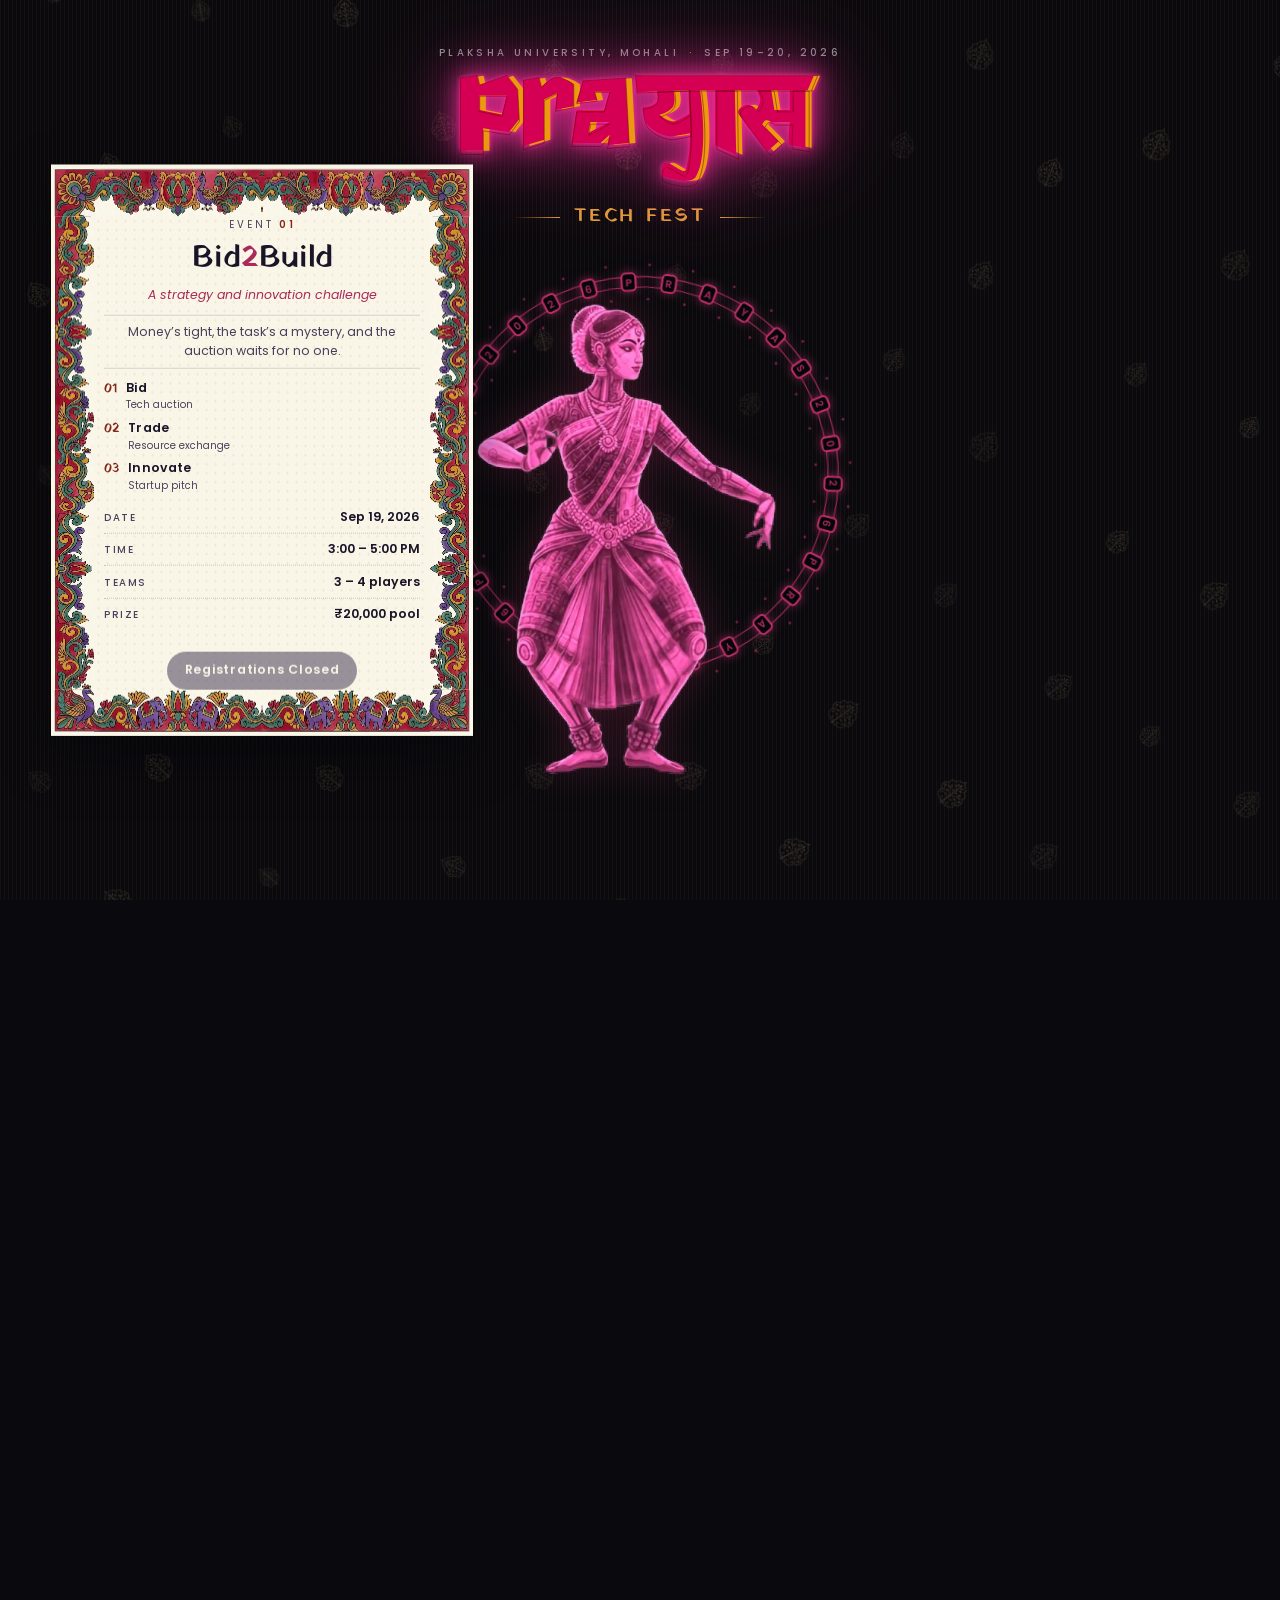
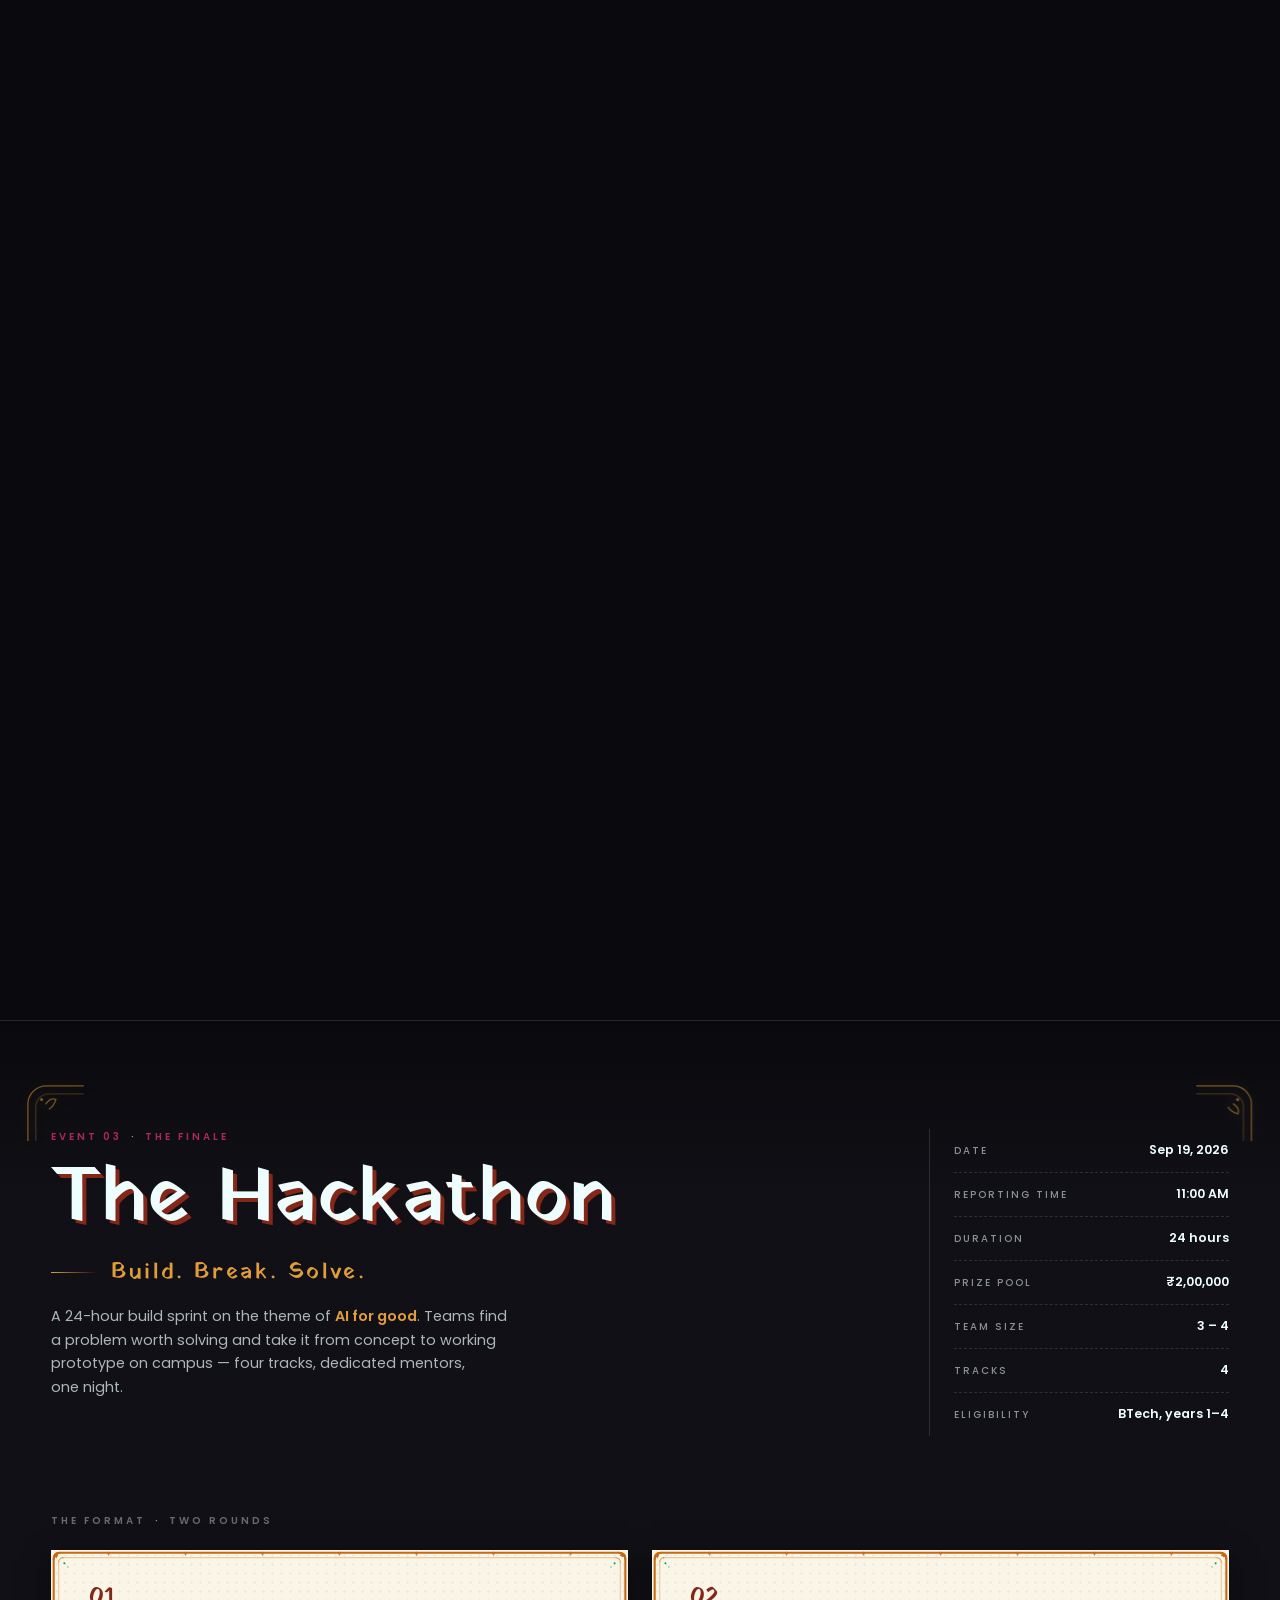
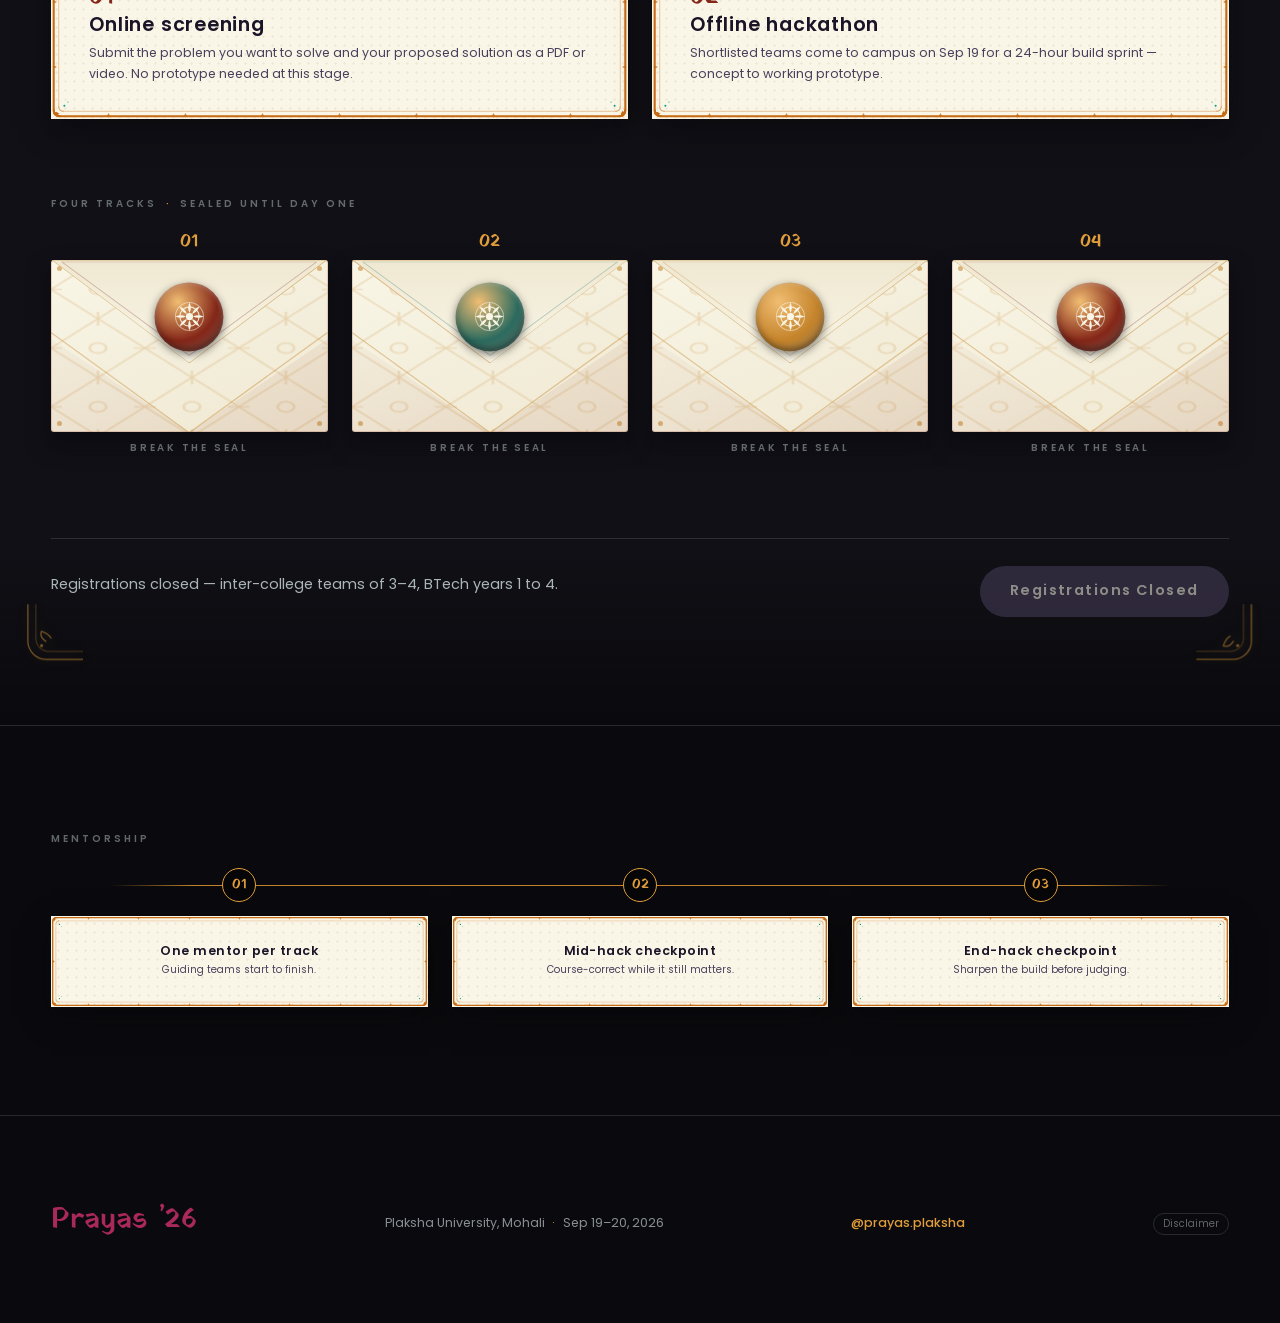
==== commit ab0aed0f: "fix: close registrations for all events Disable the Unstop register buttons and mark them Registrati" ====
--- a/index.html
+++ b/index.html
@@ -20,7 +20,7 @@
      ============================================================ -->
 <svg class="defs" aria-hidden="true" focusable="false">
   <defs>
-    <!-- Corner ornament for the sealed track letters. Drawn once, placed four
+    <!-- Corner ornament for the hackathon block. Drawn once, placed four
          times and rotated. A double bracket with a small buta at the elbow,
          so it echoes the emblems in the field behind rather than reading as
          a generic corner rule. -->
@@ -262,8 +262,8 @@
                 <div class="meta__row"><dt>Prize</dt><dd>&#8377;20,000 pool</dd></div>
               </dl>
 
-              <a class="btn" href="https://unstop.com/competitions/bit2build-event-at-prayas-prayas-tech-fest-at-plaksha-university-plaksha-univeristy-1743149?lb=useV1rAd&amp;utm_medium=Share&amp;utm_source=competitions&amp;utm_campaign=Wuqctjpr86903" target="_blank" rel="noopener">
-                Register on Unstop <span class="btn__arrow" aria-hidden="true">&rarr;</span>
+              <a class="btn btn--disabled" aria-disabled="true" tabindex="-1">
+                Registrations Closed
               </a>
 
           </div>
@@ -294,8 +294,8 @@
                 <div class="meta__row"><dt>Prize</dt><dd>&#8377;20,000 pool</dd></div>
               </dl>
 
-              <a class="btn" href="https://unstop.com/competitions/corrupted-file-event-at-prayas-prayas-tech-fest-at-plaksha-university-plaksha-univeristy-1743756?lb=useV1rAd&amp;utm_medium=Share&amp;utm_source=competitions&amp;utm_campaign=Wuqctjpr86903" target="_blank" rel="noopener">
-                Register on Unstop <span class="btn__arrow" aria-hidden="true">&rarr;</span>
+              <a class="btn btn--disabled" aria-disabled="true" tabindex="-1">
+                Registrations Closed
               </a>
 
           </div>
@@ -322,6 +322,14 @@
     <div class="hack__glow" aria-hidden="true"></div>
 
     <div class="hack__inner">
+
+      <!-- Marks the corners of the content block, not the browser edges — at
+           the section's own edges these would float away from the content on
+           a wide monitor. -->
+      <svg class="corner corner--tl" viewBox="0 0 64 64" aria-hidden="true" focusable="false"><use href="#cornerOrn"/></svg>
+      <svg class="corner corner--tr" viewBox="0 0 64 64" aria-hidden="true" focusable="false"><use href="#cornerOrn"/></svg>
+      <svg class="corner corner--br" viewBox="0 0 64 64" aria-hidden="true" focusable="false"><use href="#cornerOrn"/></svg>
+      <svg class="corner corner--bl" viewBox="0 0 64 64" aria-hidden="true" focusable="false"><use href="#cornerOrn"/></svg>
 
       <div class="hack__head">
         <div class="hack__headline">
@@ -501,15 +509,10 @@
       </div>
 
       <div class="hack__cta">
-        <p class="hack__ctatext">Round 1 open now &mdash; inter-college teams of 3&ndash;4, BTech years 1 to 4.</p>
-        <div class="hack__ctaactions">
-          <button class="btn btn--lg btn--ghost" type="button" data-brochure-open aria-haspopup="dialog">
-            View brochure <span class="btn__arrow" aria-hidden="true">&darr;</span>
-          </button>
-          <a class="btn btn--lg" href="https://unstop.com/hackathons/prayas-tech-hackathon-prayas-tech-fest-at-plaksha-university-plaksha-univeristy-1742156?lb=useV1rAd&amp;utm_medium=Share&amp;utm_source=online_coding_challenge&amp;utm_campaign=Wuqctjpr86903" target="_blank" rel="noopener">
-            Register on Unstop <span class="btn__arrow" aria-hidden="true">&rarr;</span>
-          </a>
-        </div>
+        <p class="hack__ctatext">Registrations closed &mdash; inter-college teams of 3&ndash;4, BTech years 1 to 4.</p>
+        <a class="btn btn--lg btn--disabled" aria-disabled="true" tabindex="-1">
+          Registrations Closed
+        </a>
       </div>
 
     </div>
@@ -568,37 +571,7 @@
 
 </main>
 
-<!-- ============================================================
-     Brochure preview — same illustrated plate as the event
-     cards over the pinned stage. Opens from the hackathon CTA;
-     shows the cover and hands off the full PDF.
-     ============================================================ -->
-<dialog class="brochure" id="brochure" aria-labelledby="brochure-title">
-  <article class="brochure__card card card--one">
-    <div class="card__frame">
-      <div class="card__body">
-        <button class="brochure__close" type="button" data-brochure-close aria-label="Close brochure preview">&times;</button>
-
-        <p class="card__index"><span>Prayas &rsquo;26</span> Brochure</p>
-        <h2 class="card__title" id="brochure-title">The full brief</h2>
-        <p class="card__kicker">Events, tracks, timeline and prizes &mdash; one document</p>
-
-        <figure class="brochure__preview">
-          <img src="assets/prayas-brochure-cover.jpg" width="989" height="1400"
-               alt="Cover page of the Prayas &rsquo;26 brochure" loading="lazy" decoding="async">
-          <figcaption>Page 1 of the brochure</figcaption>
-        </figure>
-
-        <a class="btn" href="assets/prayas-brochure.pdf" download="Prayas-26-Brochure.pdf">
-          Download PDF <span class="btn__arrow" aria-hidden="true">&darr;</span>
-        </a>
-      </div>
-    </div>
-  </article>
-</dialog>
-
 <script src="js/prayas.js"></script>
 <script src="js/track-envelope.js"></script>
-<script src="js/brochure.js"></script>
 </body>
 </html>
--- a/css/prayas.css
+++ b/css/prayas.css
@@ -655,6 +655,8 @@
    crimson — the one place crimson is used as a fill rather than an accent. */
 .card .btn { background: var(--crimson); color: var(--paper); align-self: center; }
 .card .btn:hover { background: var(--brick); color: var(--paper); box-shadow: 0 8px 22px rgba(170, 41, 90, .34); }
+.card .btn--disabled,
+.card .btn--disabled:hover { background: var(--on-paper-2); }
 
 /* ============================================================================
    Buttons
@@ -690,105 +692,15 @@
 
 .btn--lg { padding: .95em 2.1em; font-size: var(--t-body); letter-spacing: .1em; }
 
-/* Outlined companion to the solid marigold CTA — used where a secondary
-   action sits next to Register (the brochure preview) and should not
-   compete with it for the eye. */
-.btn--ghost {
-  background: transparent;
-  color: var(--marigold);
-  box-shadow: inset 0 0 0 1px var(--marigold-lo);
-}
-.btn--ghost:hover {
-  background: rgba(225, 157, 57, .12);
-  color: var(--marigold-hi);
-  box-shadow: inset 0 0 0 1px var(--marigold);
-}
-
-/* ============================================================================
-   Brochure preview modal
-
-   Reuses the event cards' illustrated Pattachitra plate (.card / .card--one)
-   inside a platform <dialog>, so it reads as the same printed object that
-   sits over the pinned stage. The dialog only supplies the overlay, the
-   centring and a close control; everything paper-side is the card rules.
-   ========================================================================= */
-
-.brochure {
-  border: 0;
-  padding: 0;
-  margin: auto;
-  max-width: min(92vw, 460px);
-  max-height: 92vh;
-  overflow: visible;
-  background: transparent;
-  color: var(--on-paper);
-}
-.brochure::backdrop {
-  background: rgba(6, 6, 9, .74);
-  -webkit-backdrop-filter: blur(2px);
-  backdrop-filter: blur(2px);
-}
-
-/* Undo the on-stage positioning the card carries for the scroll rig. */
-.brochure__card {
-  position: static;
-  width: 100%;
+.btn--disabled,
+.btn--disabled:hover {
+  background: var(--on-paper-2);
+  color: var(--paper);
+  opacity: .55;
+  cursor: not-allowed;
   transform: none;
-  opacity: 1;
-  will-change: auto;
-}
-
-.brochure .card__body {
-  max-height: 88vh;
-  overflow-y: auto;
-  padding-block: clamp(.4rem, 2vw, 1rem);
-}
-
-.brochure__close {
-  position: absolute;
-  top: 0;
-  right: 0;
-  width: 2rem;
-  height: 2rem;
-  display: flex;
-  align-items: center;
-  justify-content: center;
-  border: 0;
-  border-radius: 999px;
-  background: var(--crimson);
-  color: var(--paper);
-  font-size: 1.3rem;
-  line-height: 1;
-  cursor: pointer;
-  transition: background .18s ease, transform .18s ease;
-}
-.brochure__close:hover { background: var(--brick); transform: rotate(90deg); }
-
-.brochure__preview {
-  margin: 0;
-  display: flex;
-  flex-direction: column;
-  gap: .5rem;
-  align-items: center;
-}
-.brochure__preview img {
-  width: auto;
-  max-width: min(100%, 320px);
-  max-height: 54vh;
-  height: auto;
-  border: 1px solid rgba(25, 20, 40, .22);
-  box-shadow: 0 8px 22px rgba(6, 6, 9, .28);
-}
-.brochure__preview figcaption {
-  font-size: var(--t-label);
-  letter-spacing: .16em;
-  text-transform: uppercase;
-  color: var(--on-paper-2);
-}
-
-@media (prefers-reduced-motion: reduce) {
-  .brochure__close { transition: none; }
-  .brochure__close:hover { transform: none; }
+  box-shadow: none;
+  pointer-events: none;
 }
 
 /* ============================================================================
@@ -860,6 +772,26 @@
 @media (hover: none), (pointer: coarse), (prefers-reduced-motion: reduce) {
   .hack__glow { display: none; }
 }
+
+/* -- corner ornaments ------------------------------------------------------- */
+
+.corner {
+  position: absolute;
+  width: clamp(38px, 4.4vw, 70px);
+  height: auto;
+  aspect-ratio: 1;
+  color: var(--marigold);
+  opacity: .5;
+  filter: drop-shadow(0 0 7px rgba(225, 157, 57, .3));
+  pointer-events: none;
+}
+
+/* The ornament is authored for the top-left; the other three are the same
+   drawing turned a quarter at a time. */
+.corner--tl { top: calc(var(--gap-l) * -1); left: calc(var(--gap-m) * -1); }
+.corner--tr { top: calc(var(--gap-l) * -1); right: calc(var(--gap-m) * -1); transform: rotate(90deg); }
+.corner--br { bottom: calc(var(--gap-l) * -1); right: calc(var(--gap-m) * -1); transform: rotate(180deg); }
+.corner--bl { bottom: calc(var(--gap-l) * -1); left: calc(var(--gap-m) * -1); transform: rotate(270deg); }
 
 .hack__head {
   display: grid;
@@ -1243,23 +1175,12 @@
   display: flex;
   justify-content: space-between;
   align-items: center;
-  gap: var(--gap-m) var(--gap-l);
+  gap: var(--gap-m);
   flex-wrap: wrap;
-}
-.hack__ctatext {
-  flex: 1 1 22ch;
-  max-width: 60ch;
-  font-size: var(--t-small);
-  line-height: 1.5;
-  color: var(--ice-70);
-}
-.hack__ctaactions {
-  display: flex;
-  align-items: center;
-  gap: var(--gap-s);
-  flex-wrap: wrap;
-}
-.hack__ctaactions .btn { margin-top: 0; }
+  padding-top: var(--gap-s);
+  border-top: 1px solid var(--line);
+}
+.hack__ctatext { font-size: var(--t-body); color: var(--ice-70); white-space: nowrap; }
 
 /* ============================================================================
    Mentorship timeline — its own section, not another shelf inside the
@@ -1421,10 +1342,16 @@
   .timeline__step { flex-direction: row; align-items: flex-start; text-align: left; }
   .timeline__card { text-align: left; }
 
-  .hack__cta { flex-direction: column; align-items: stretch; }
-  .hack__ctatext { flex: 0 0 auto; max-width: none; }
-  .hack__ctaactions { flex-direction: column; align-items: stretch; }
-  .hack__ctaactions .btn { width: 100%; }
+  /* The shell is 92vw here, so the desktop inset would hang the ornaments off
+     the side of the screen. Pull them in and size them down to match. */
+  .corner { width: clamp(28px, 9vw, 44px); }
+  .corner--tl, .corner--bl { left: calc(var(--gap-xs) * -1); }
+  .corner--tr, .corner--br { right: calc(var(--gap-xs) * -1); }
+  .corner--tl, .corner--tr { top: calc(var(--gap-m) * -1); }
+  .corner--bl, .corner--br { bottom: calc(var(--gap-m) * -1); }
+
+  .hack__cta { flex-direction: column; align-items: flex-start; }
+  .hack__ctatext { white-space: normal; }
   .foot__inner { flex-direction: column; align-items: flex-start; gap: var(--gap-xs); }
 }
 
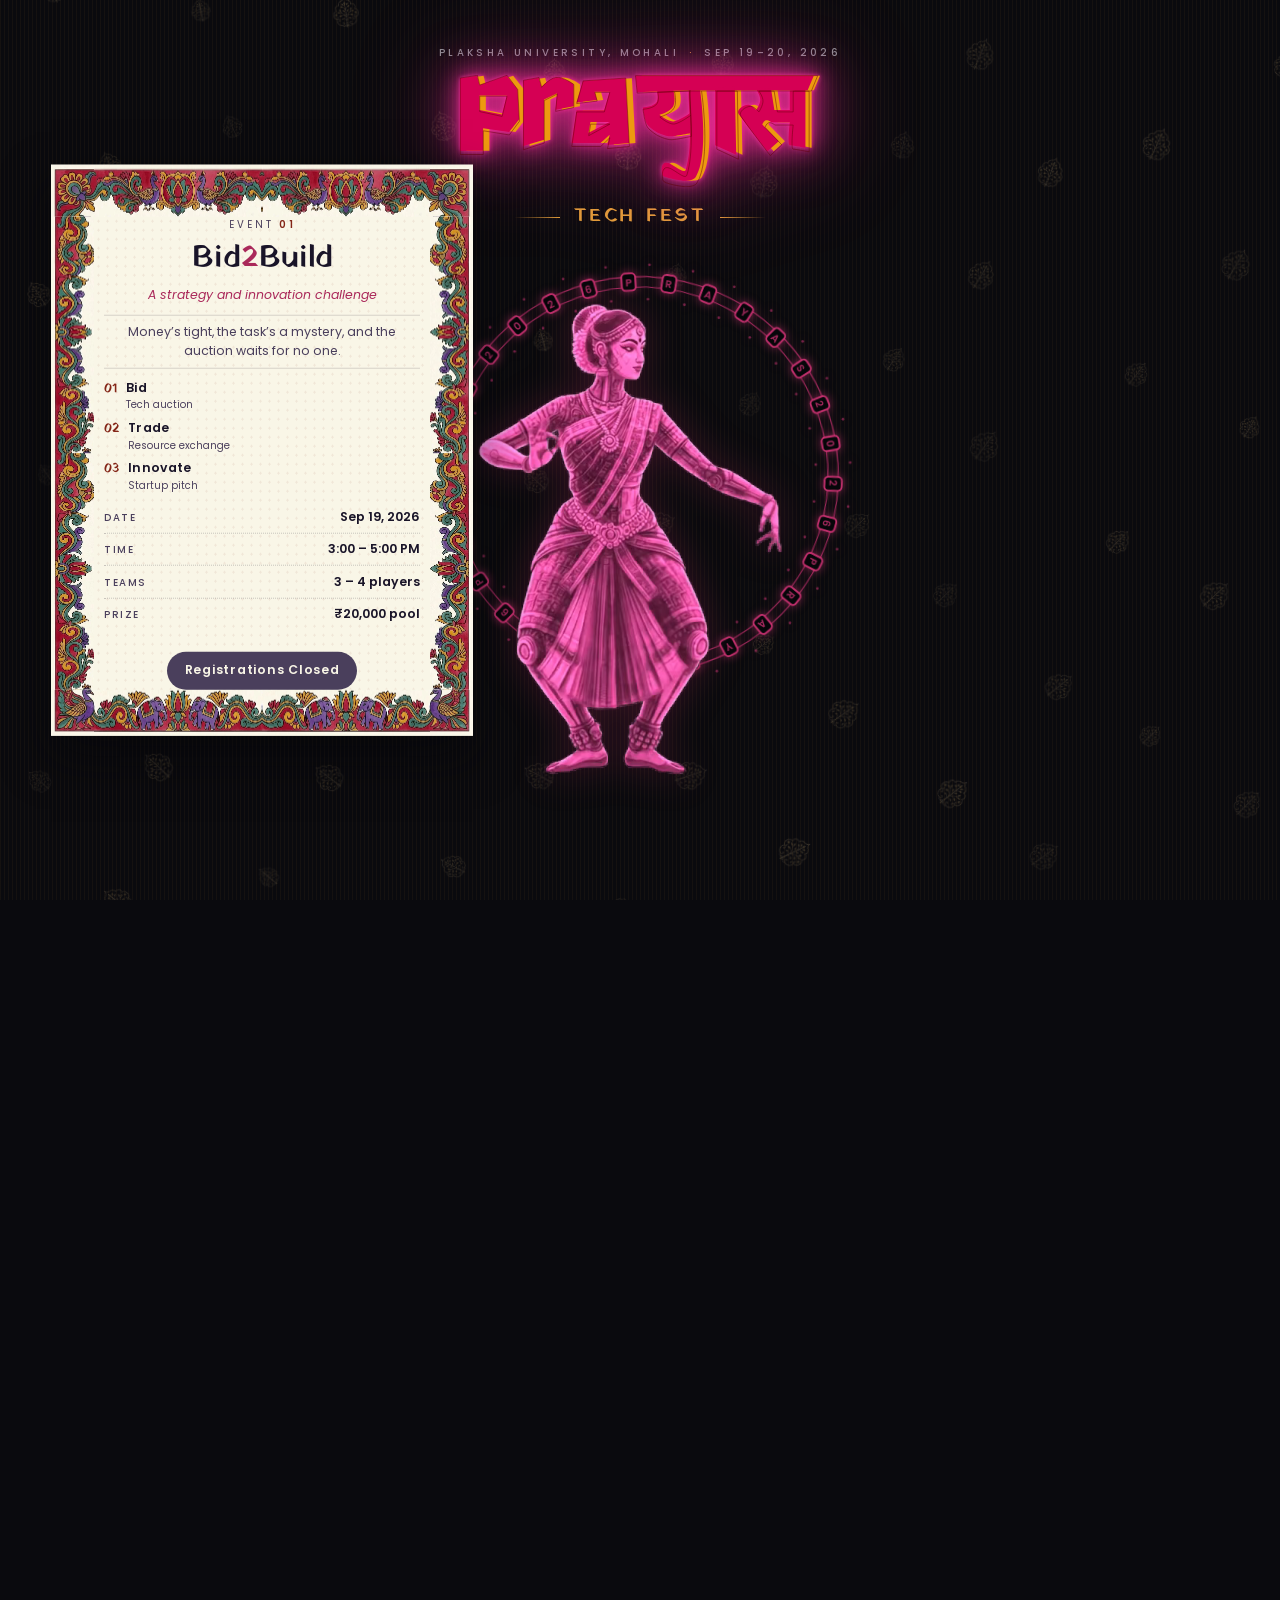
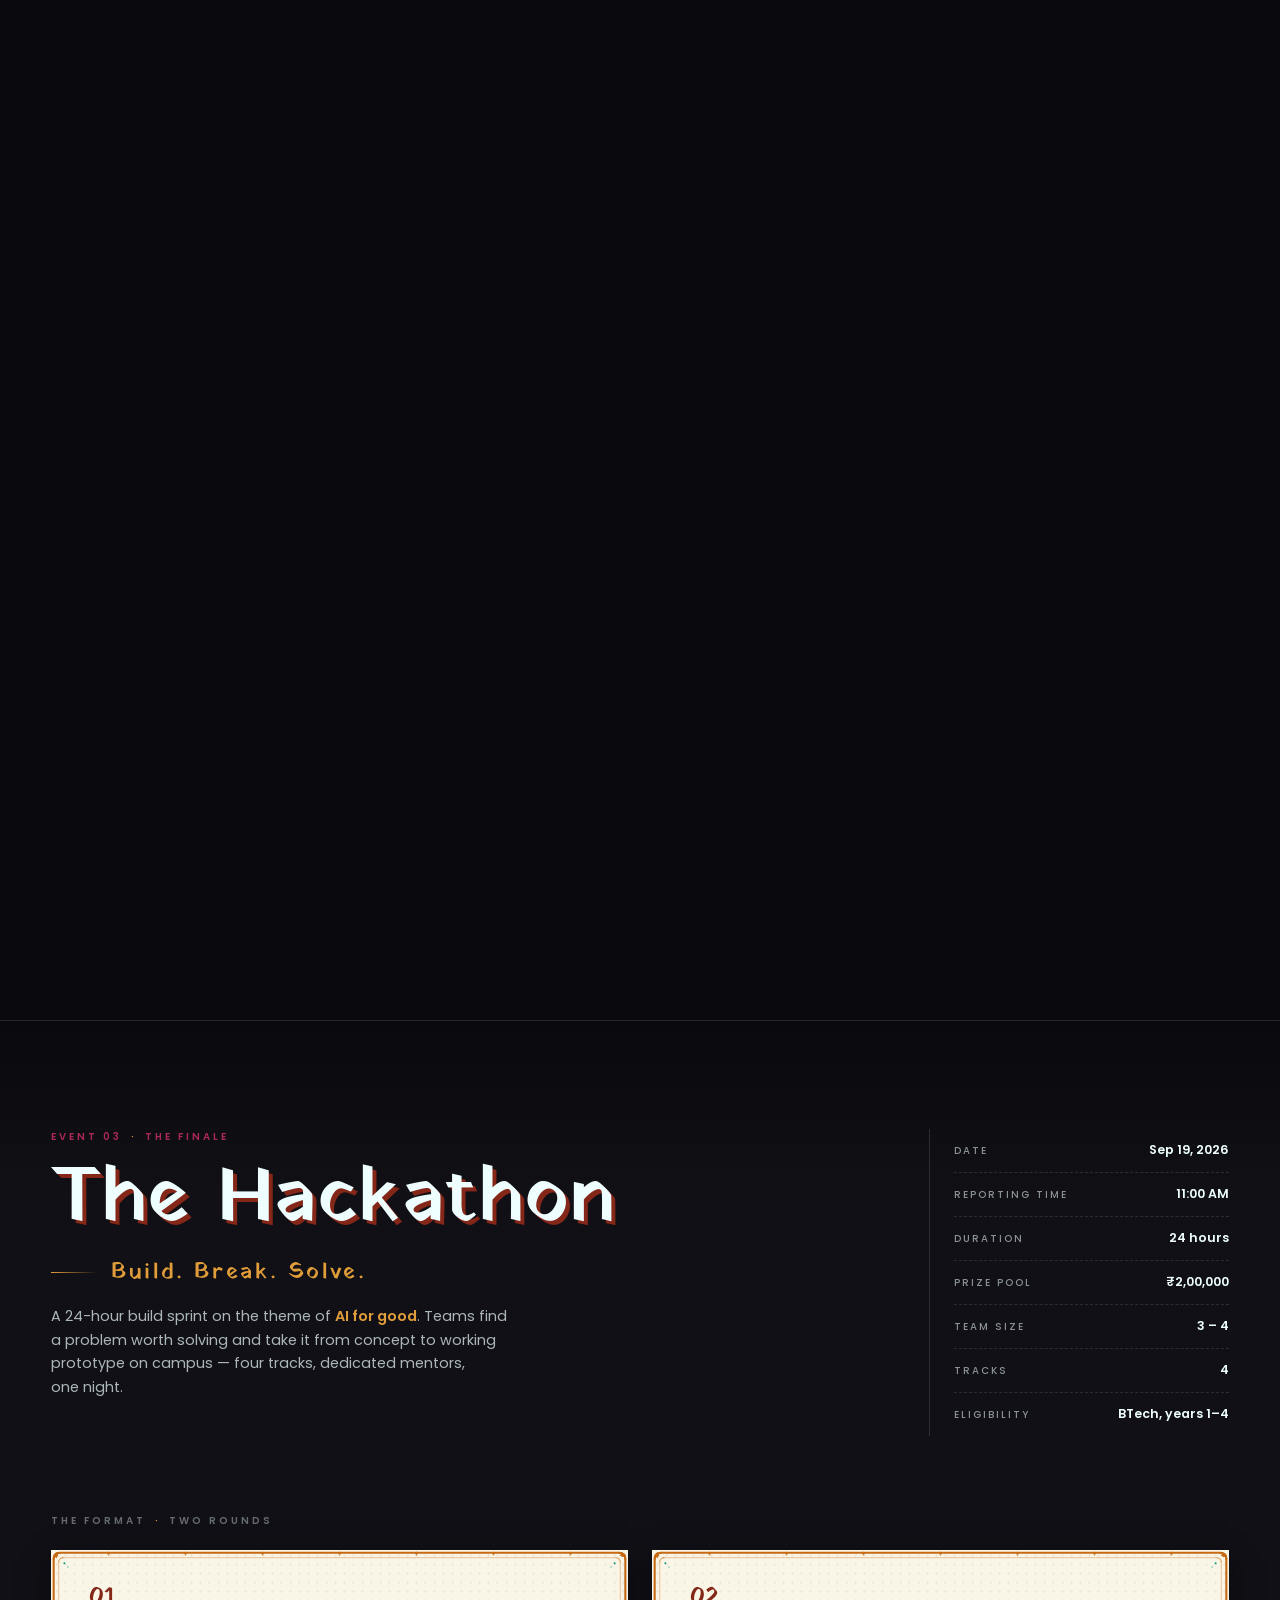
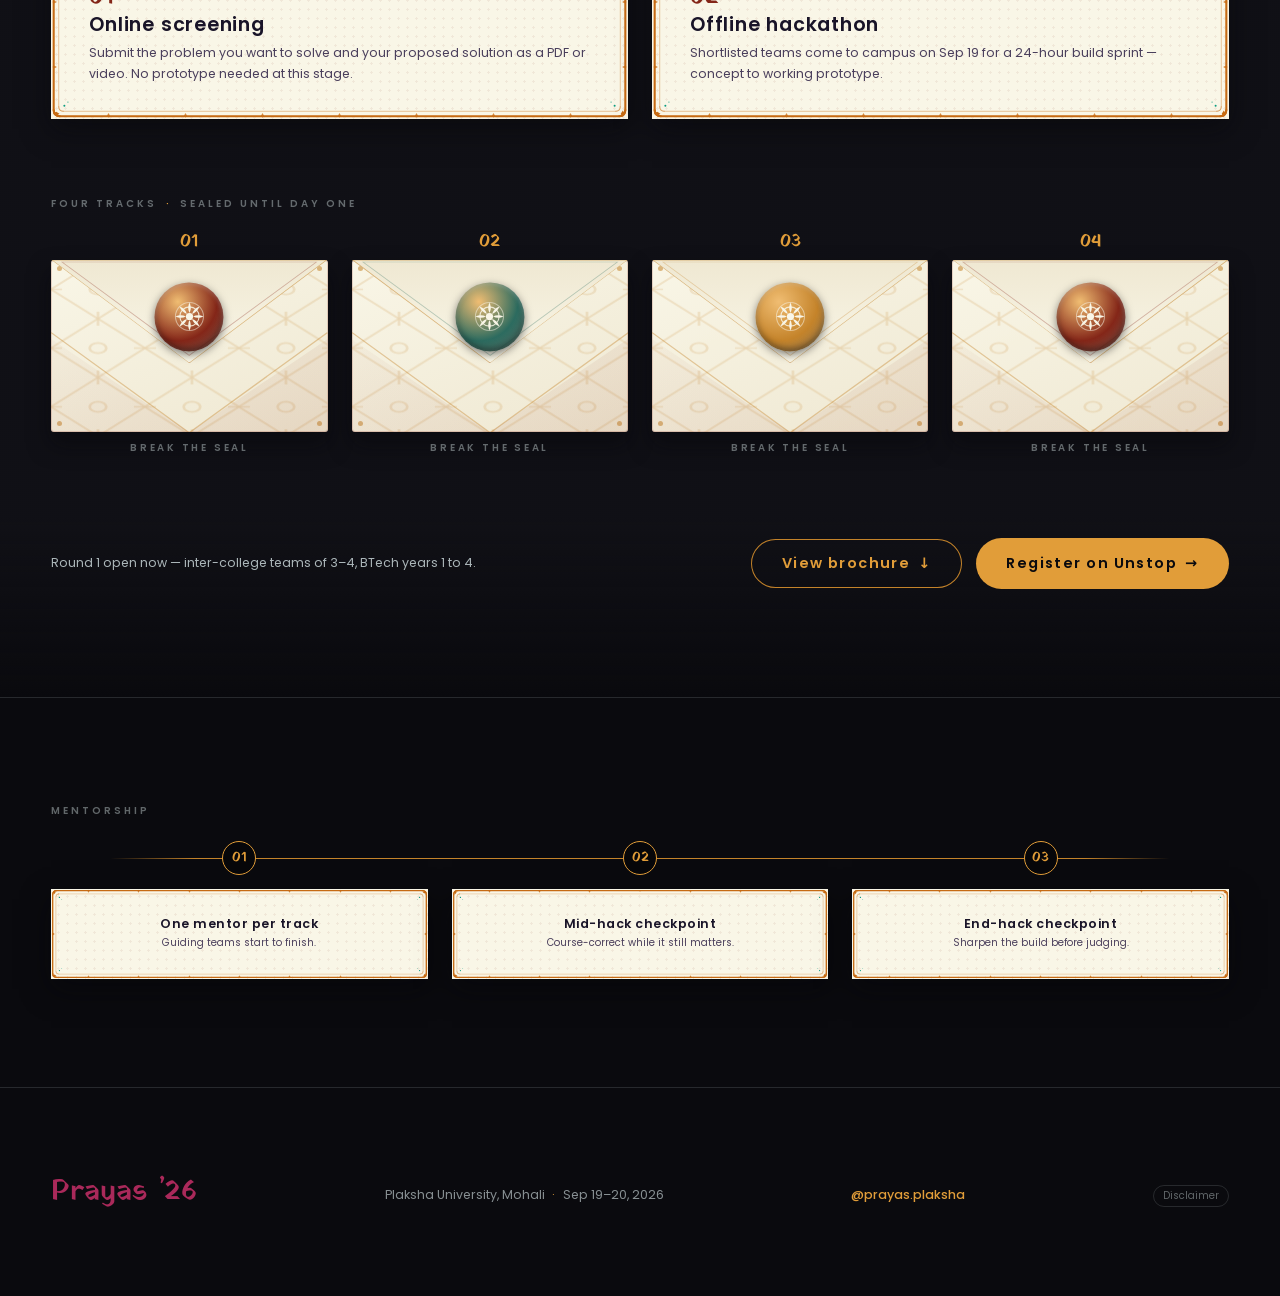
==== commit 95067b42: "Merge branch 'main' into feat/footer-disclaimer" ====
--- a/index.html
+++ b/index.html
@@ -20,7 +20,7 @@
      ============================================================ -->
 <svg class="defs" aria-hidden="true" focusable="false">
   <defs>
-    <!-- Corner ornament for the hackathon block. Drawn once, placed four
+    <!-- Corner ornament for the sealed track letters. Drawn once, placed four
          times and rotated. A double bracket with a small buta at the elbow,
          so it echoes the emblems in the field behind rather than reading as
          a generic corner rule. -->
@@ -323,14 +323,6 @@
 
     <div class="hack__inner">
 
-      <!-- Marks the corners of the content block, not the browser edges — at
-           the section's own edges these would float away from the content on
-           a wide monitor. -->
-      <svg class="corner corner--tl" viewBox="0 0 64 64" aria-hidden="true" focusable="false"><use href="#cornerOrn"/></svg>
-      <svg class="corner corner--tr" viewBox="0 0 64 64" aria-hidden="true" focusable="false"><use href="#cornerOrn"/></svg>
-      <svg class="corner corner--br" viewBox="0 0 64 64" aria-hidden="true" focusable="false"><use href="#cornerOrn"/></svg>
-      <svg class="corner corner--bl" viewBox="0 0 64 64" aria-hidden="true" focusable="false"><use href="#cornerOrn"/></svg>
-
       <div class="hack__head">
         <div class="hack__headline">
           <p class="hack__eyebrow">Event 03 <span class="dot">&middot;</span> The finale</p>
@@ -509,10 +501,15 @@
       </div>
 
       <div class="hack__cta">
-        <p class="hack__ctatext">Registrations closed &mdash; inter-college teams of 3&ndash;4, BTech years 1 to 4.</p>
-        <a class="btn btn--lg btn--disabled" aria-disabled="true" tabindex="-1">
-          Registrations Closed
-        </a>
+        <p class="hack__ctatext">Round 1 open now &mdash; inter-college teams of 3&ndash;4, BTech years 1 to 4.</p>
+        <div class="hack__ctaactions">
+          <button class="btn btn--lg btn--ghost" type="button" data-brochure-open aria-haspopup="dialog">
+            View brochure <span class="btn__arrow" aria-hidden="true">&darr;</span>
+          </button>
+          <a class="btn btn--lg" href="https://unstop.com/hackathons/prayas-tech-hackathon-prayas-tech-fest-at-plaksha-university-plaksha-univeristy-1742156?lb=useV1rAd&amp;utm_medium=Share&amp;utm_source=online_coding_challenge&amp;utm_campaign=Wuqctjpr86903" target="_blank" rel="noopener">
+            Register on Unstop <span class="btn__arrow" aria-hidden="true">&rarr;</span>
+          </a>
+        </div>
       </div>
 
     </div>
@@ -571,7 +568,37 @@
 
 </main>
 
+<!-- ============================================================
+     Brochure preview — same illustrated plate as the event
+     cards over the pinned stage. Opens from the hackathon CTA;
+     shows the cover and hands off the full PDF.
+     ============================================================ -->
+<dialog class="brochure" id="brochure" aria-labelledby="brochure-title">
+  <article class="brochure__card card card--one">
+    <div class="card__frame">
+      <div class="card__body">
+        <button class="brochure__close" type="button" data-brochure-close aria-label="Close brochure preview">&times;</button>
+
+        <p class="card__index"><span>Prayas &rsquo;26</span> Brochure</p>
+        <h2 class="card__title" id="brochure-title">The full brief</h2>
+        <p class="card__kicker">Events, tracks, timeline and prizes &mdash; one document</p>
+
+        <figure class="brochure__preview">
+          <img src="assets/prayas-brochure-cover.jpg" width="989" height="1400"
+               alt="Cover page of the Prayas &rsquo;26 brochure" loading="lazy" decoding="async">
+          <figcaption>Page 1 of the brochure</figcaption>
+        </figure>
+
+        <a class="btn" href="assets/prayas-brochure.pdf" download="Prayas-26-Brochure.pdf">
+          Download PDF <span class="btn__arrow" aria-hidden="true">&darr;</span>
+        </a>
+      </div>
+    </div>
+  </article>
+</dialog>
+
 <script src="js/prayas.js"></script>
 <script src="js/track-envelope.js"></script>
+<script src="js/brochure.js"></script>
 </body>
 </html>
--- a/css/prayas.css
+++ b/css/prayas.css
@@ -692,15 +692,105 @@
 
 .btn--lg { padding: .95em 2.1em; font-size: var(--t-body); letter-spacing: .1em; }
 
-.btn--disabled,
-.btn--disabled:hover {
-  background: var(--on-paper-2);
+/* Outlined companion to the solid marigold CTA — used where a secondary
+   action sits next to Register (the brochure preview) and should not
+   compete with it for the eye. */
+.btn--ghost {
+  background: transparent;
+  color: var(--marigold);
+  box-shadow: inset 0 0 0 1px var(--marigold-lo);
+}
+.btn--ghost:hover {
+  background: rgba(225, 157, 57, .12);
+  color: var(--marigold-hi);
+  box-shadow: inset 0 0 0 1px var(--marigold);
+}
+
+/* ============================================================================
+   Brochure preview modal
+
+   Reuses the event cards' illustrated Pattachitra plate (.card / .card--one)
+   inside a platform <dialog>, so it reads as the same printed object that
+   sits over the pinned stage. The dialog only supplies the overlay, the
+   centring and a close control; everything paper-side is the card rules.
+   ========================================================================= */
+
+.brochure {
+  border: 0;
+  padding: 0;
+  margin: auto;
+  max-width: min(92vw, 460px);
+  max-height: 92vh;
+  overflow: visible;
+  background: transparent;
+  color: var(--on-paper);
+}
+.brochure::backdrop {
+  background: rgba(6, 6, 9, .74);
+  -webkit-backdrop-filter: blur(2px);
+  backdrop-filter: blur(2px);
+}
+
+/* Undo the on-stage positioning the card carries for the scroll rig. */
+.brochure__card {
+  position: static;
+  width: 100%;
+  transform: none;
+  opacity: 1;
+  will-change: auto;
+}
+
+.brochure .card__body {
+  max-height: 88vh;
+  overflow-y: auto;
+  padding-block: clamp(.4rem, 2vw, 1rem);
+}
+
+.brochure__close {
+  position: absolute;
+  top: 0;
+  right: 0;
+  width: 2rem;
+  height: 2rem;
+  display: flex;
+  align-items: center;
+  justify-content: center;
+  border: 0;
+  border-radius: 999px;
+  background: var(--crimson);
   color: var(--paper);
-  opacity: .55;
-  cursor: not-allowed;
-  transform: none;
-  box-shadow: none;
-  pointer-events: none;
+  font-size: 1.3rem;
+  line-height: 1;
+  cursor: pointer;
+  transition: background .18s ease, transform .18s ease;
+}
+.brochure__close:hover { background: var(--brick); transform: rotate(90deg); }
+
+.brochure__preview {
+  margin: 0;
+  display: flex;
+  flex-direction: column;
+  gap: .5rem;
+  align-items: center;
+}
+.brochure__preview img {
+  width: auto;
+  max-width: min(100%, 320px);
+  max-height: 54vh;
+  height: auto;
+  border: 1px solid rgba(25, 20, 40, .22);
+  box-shadow: 0 8px 22px rgba(6, 6, 9, .28);
+}
+.brochure__preview figcaption {
+  font-size: var(--t-label);
+  letter-spacing: .16em;
+  text-transform: uppercase;
+  color: var(--on-paper-2);
+}
+
+@media (prefers-reduced-motion: reduce) {
+  .brochure__close { transition: none; }
+  .brochure__close:hover { transform: none; }
 }
 
 /* ============================================================================
@@ -772,26 +862,6 @@
 @media (hover: none), (pointer: coarse), (prefers-reduced-motion: reduce) {
   .hack__glow { display: none; }
 }
-
-/* -- corner ornaments ------------------------------------------------------- */
-
-.corner {
-  position: absolute;
-  width: clamp(38px, 4.4vw, 70px);
-  height: auto;
-  aspect-ratio: 1;
-  color: var(--marigold);
-  opacity: .5;
-  filter: drop-shadow(0 0 7px rgba(225, 157, 57, .3));
-  pointer-events: none;
-}
-
-/* The ornament is authored for the top-left; the other three are the same
-   drawing turned a quarter at a time. */
-.corner--tl { top: calc(var(--gap-l) * -1); left: calc(var(--gap-m) * -1); }
-.corner--tr { top: calc(var(--gap-l) * -1); right: calc(var(--gap-m) * -1); transform: rotate(90deg); }
-.corner--br { bottom: calc(var(--gap-l) * -1); right: calc(var(--gap-m) * -1); transform: rotate(180deg); }
-.corner--bl { bottom: calc(var(--gap-l) * -1); left: calc(var(--gap-m) * -1); transform: rotate(270deg); }
 
 .hack__head {
   display: grid;
@@ -1175,12 +1245,23 @@
   display: flex;
   justify-content: space-between;
   align-items: center;
-  gap: var(--gap-m);
+  gap: var(--gap-m) var(--gap-l);
   flex-wrap: wrap;
-  padding-top: var(--gap-s);
-  border-top: 1px solid var(--line);
-}
-.hack__ctatext { font-size: var(--t-body); color: var(--ice-70); white-space: nowrap; }
+}
+.hack__ctatext {
+  flex: 1 1 22ch;
+  max-width: 60ch;
+  font-size: var(--t-small);
+  line-height: 1.5;
+  color: var(--ice-70);
+}
+.hack__ctaactions {
+  display: flex;
+  align-items: center;
+  gap: var(--gap-s);
+  flex-wrap: wrap;
+}
+.hack__ctaactions .btn { margin-top: 0; }
 
 /* ============================================================================
    Mentorship timeline — its own section, not another shelf inside the
@@ -1342,16 +1423,10 @@
   .timeline__step { flex-direction: row; align-items: flex-start; text-align: left; }
   .timeline__card { text-align: left; }
 
-  /* The shell is 92vw here, so the desktop inset would hang the ornaments off
-     the side of the screen. Pull them in and size them down to match. */
-  .corner { width: clamp(28px, 9vw, 44px); }
-  .corner--tl, .corner--bl { left: calc(var(--gap-xs) * -1); }
-  .corner--tr, .corner--br { right: calc(var(--gap-xs) * -1); }
-  .corner--tl, .corner--tr { top: calc(var(--gap-m) * -1); }
-  .corner--bl, .corner--br { bottom: calc(var(--gap-m) * -1); }
-
-  .hack__cta { flex-direction: column; align-items: flex-start; }
-  .hack__ctatext { white-space: normal; }
+  .hack__cta { flex-direction: column; align-items: stretch; }
+  .hack__ctatext { flex: 0 0 auto; max-width: none; }
+  .hack__ctaactions { flex-direction: column; align-items: stretch; }
+  .hack__ctaactions .btn { width: 100%; }
   .foot__inner { flex-direction: column; align-items: flex-start; gap: var(--gap-xs); }
 }
 
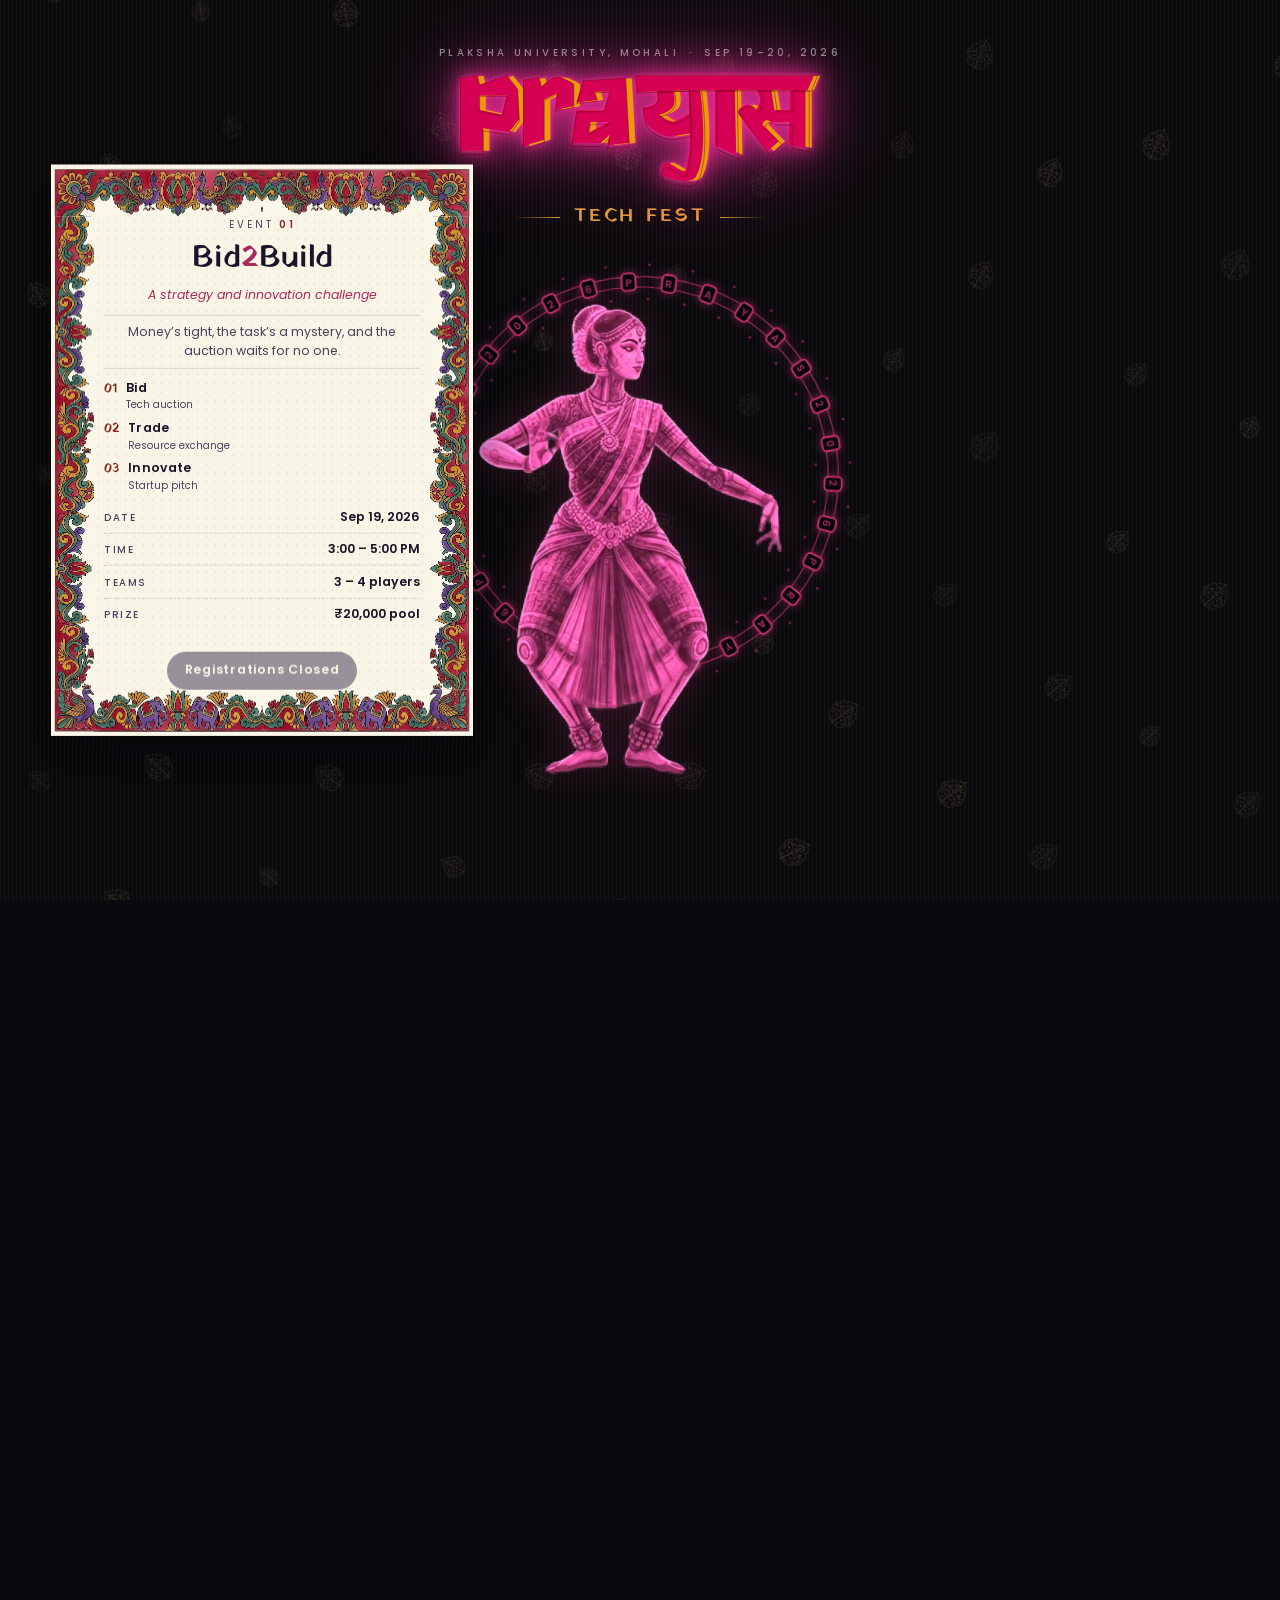
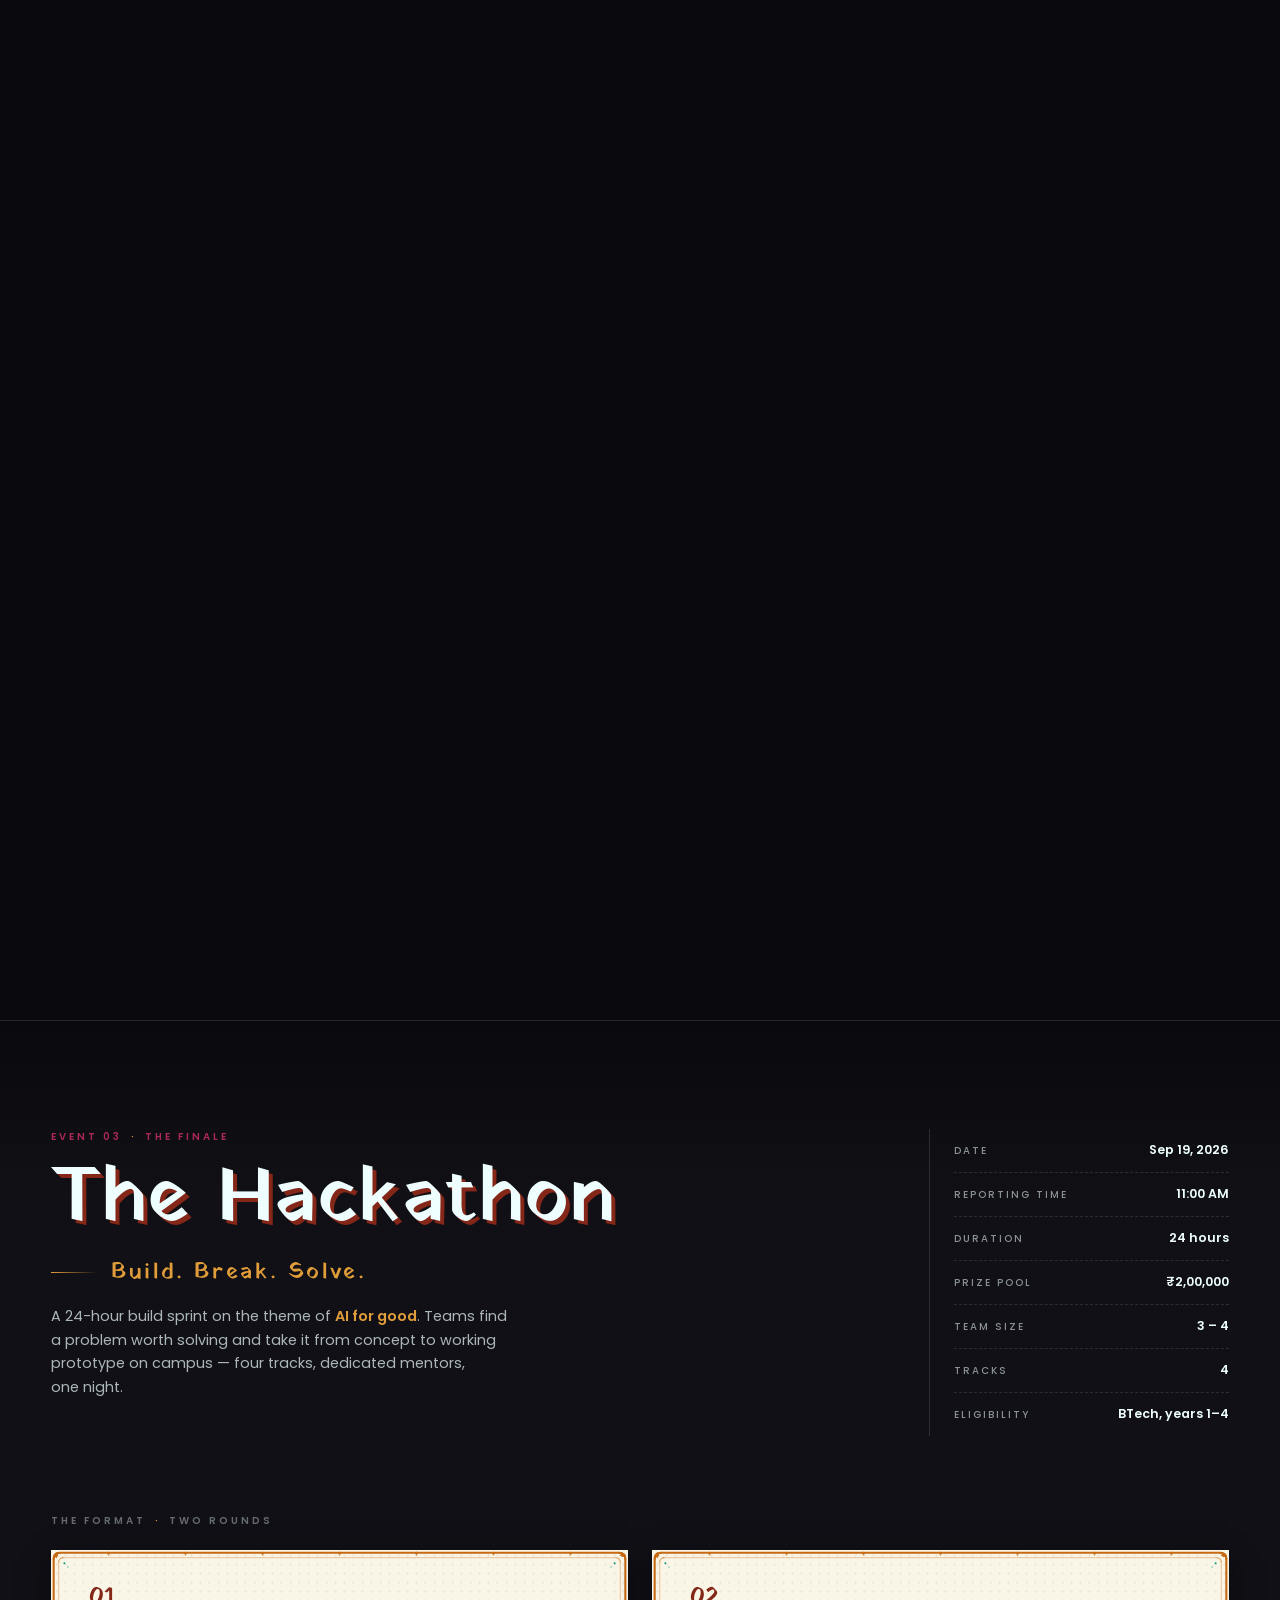
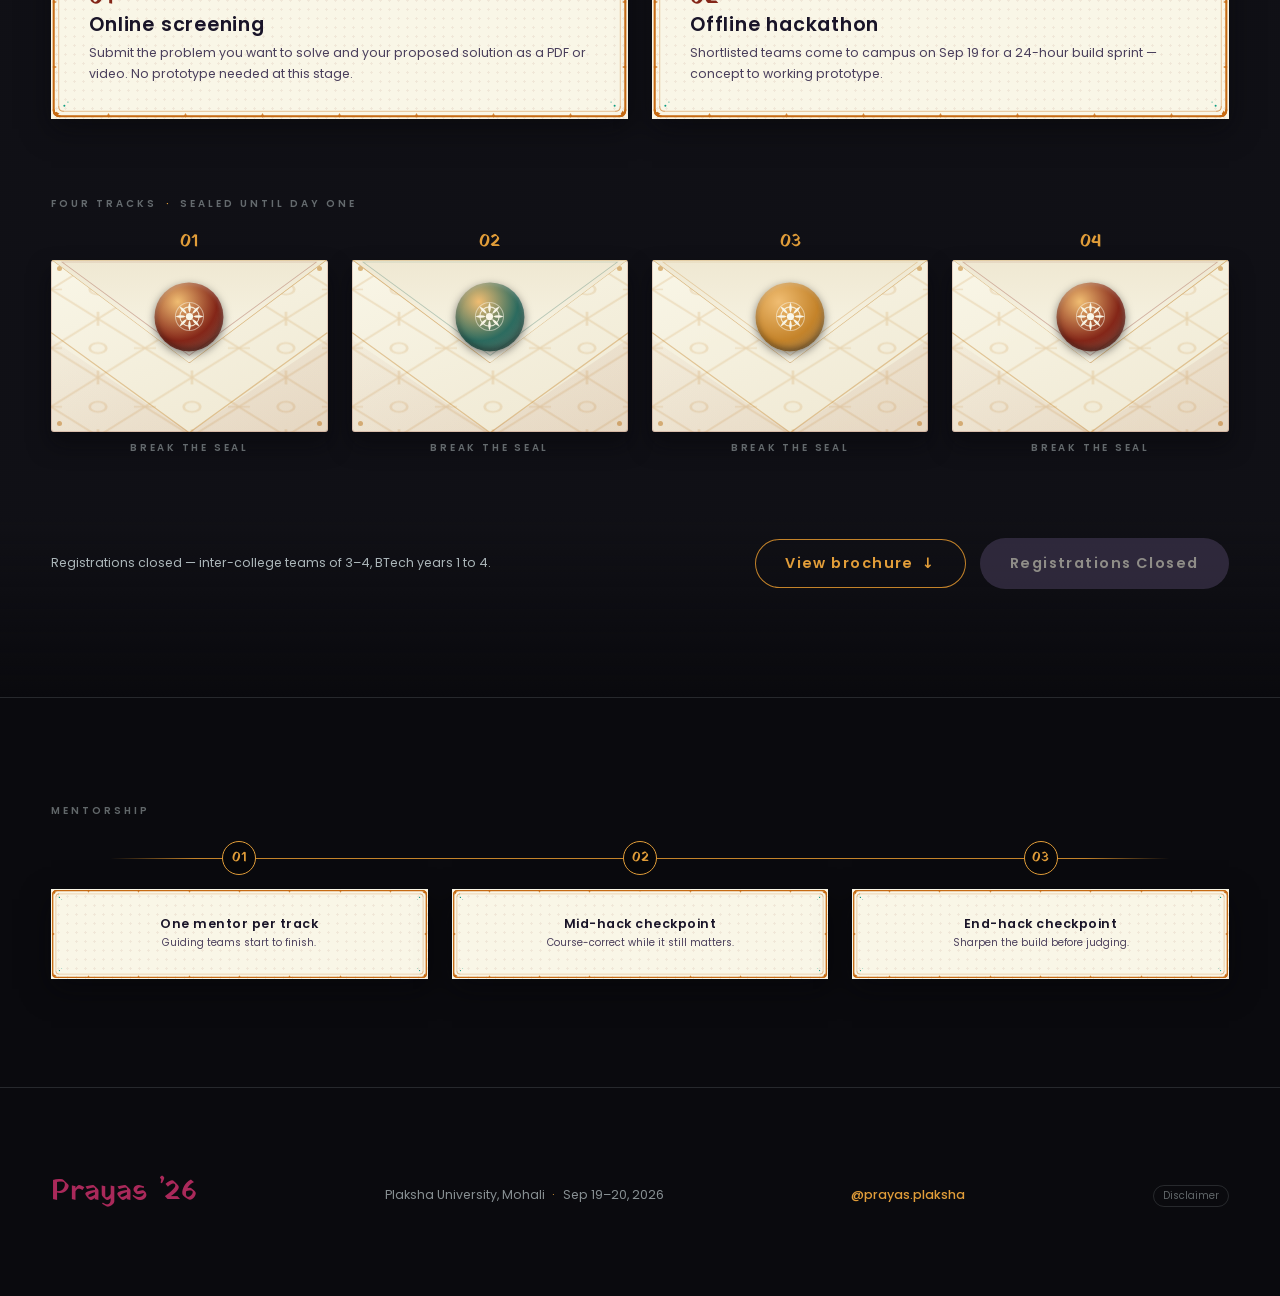
==== commit 840534c2: "fix: close hackathon registration button The hackathon's Unstop button got re-enabled by an earlier " ====
--- a/index.html
+++ b/index.html
@@ -501,13 +501,13 @@
       </div>
 
       <div class="hack__cta">
-        <p class="hack__ctatext">Round 1 open now &mdash; inter-college teams of 3&ndash;4, BTech years 1 to 4.</p>
+        <p class="hack__ctatext">Registrations closed &mdash; inter-college teams of 3&ndash;4, BTech years 1 to 4.</p>
         <div class="hack__ctaactions">
           <button class="btn btn--lg btn--ghost" type="button" data-brochure-open aria-haspopup="dialog">
             View brochure <span class="btn__arrow" aria-hidden="true">&darr;</span>
           </button>
-          <a class="btn btn--lg" href="https://unstop.com/hackathons/prayas-tech-hackathon-prayas-tech-fest-at-plaksha-university-plaksha-univeristy-1742156?lb=useV1rAd&amp;utm_medium=Share&amp;utm_source=online_coding_challenge&amp;utm_campaign=Wuqctjpr86903" target="_blank" rel="noopener">
-            Register on Unstop <span class="btn__arrow" aria-hidden="true">&rarr;</span>
+          <a class="btn btn--lg btn--disabled" aria-disabled="true" tabindex="-1">
+            Registrations Closed
           </a>
         </div>
       </div>
--- a/css/prayas.css
+++ b/css/prayas.css
@@ -691,6 +691,17 @@
 .btn:hover .btn__arrow { transform: translateX(3px); }
 
 .btn--lg { padding: .95em 2.1em; font-size: var(--t-body); letter-spacing: .1em; }
+
+.btn--disabled,
+.btn--disabled:hover {
+  background: var(--on-paper-2);
+  color: var(--paper);
+  opacity: .55;
+  cursor: not-allowed;
+  transform: none;
+  box-shadow: none;
+  pointer-events: none;
+}
 
 /* Outlined companion to the solid marigold CTA — used where a secondary
    action sits next to Register (the brochure preview) and should not
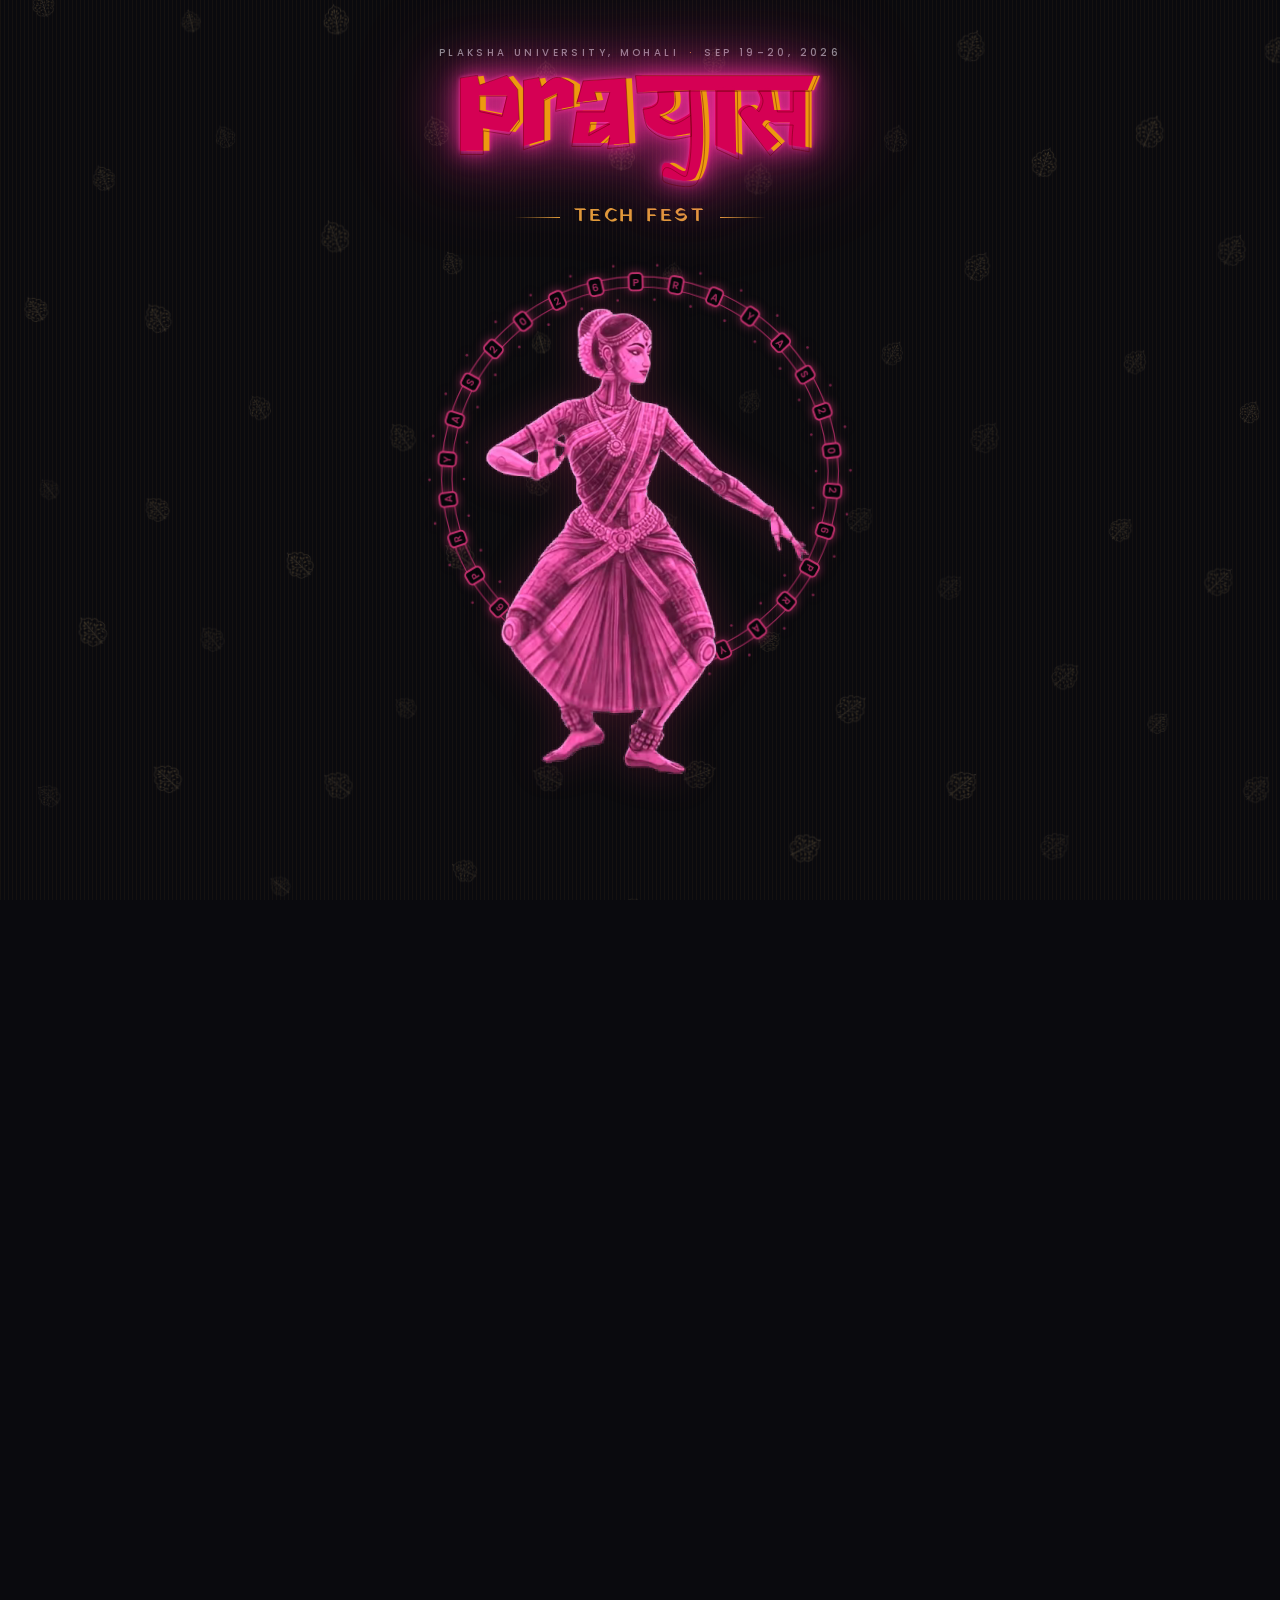
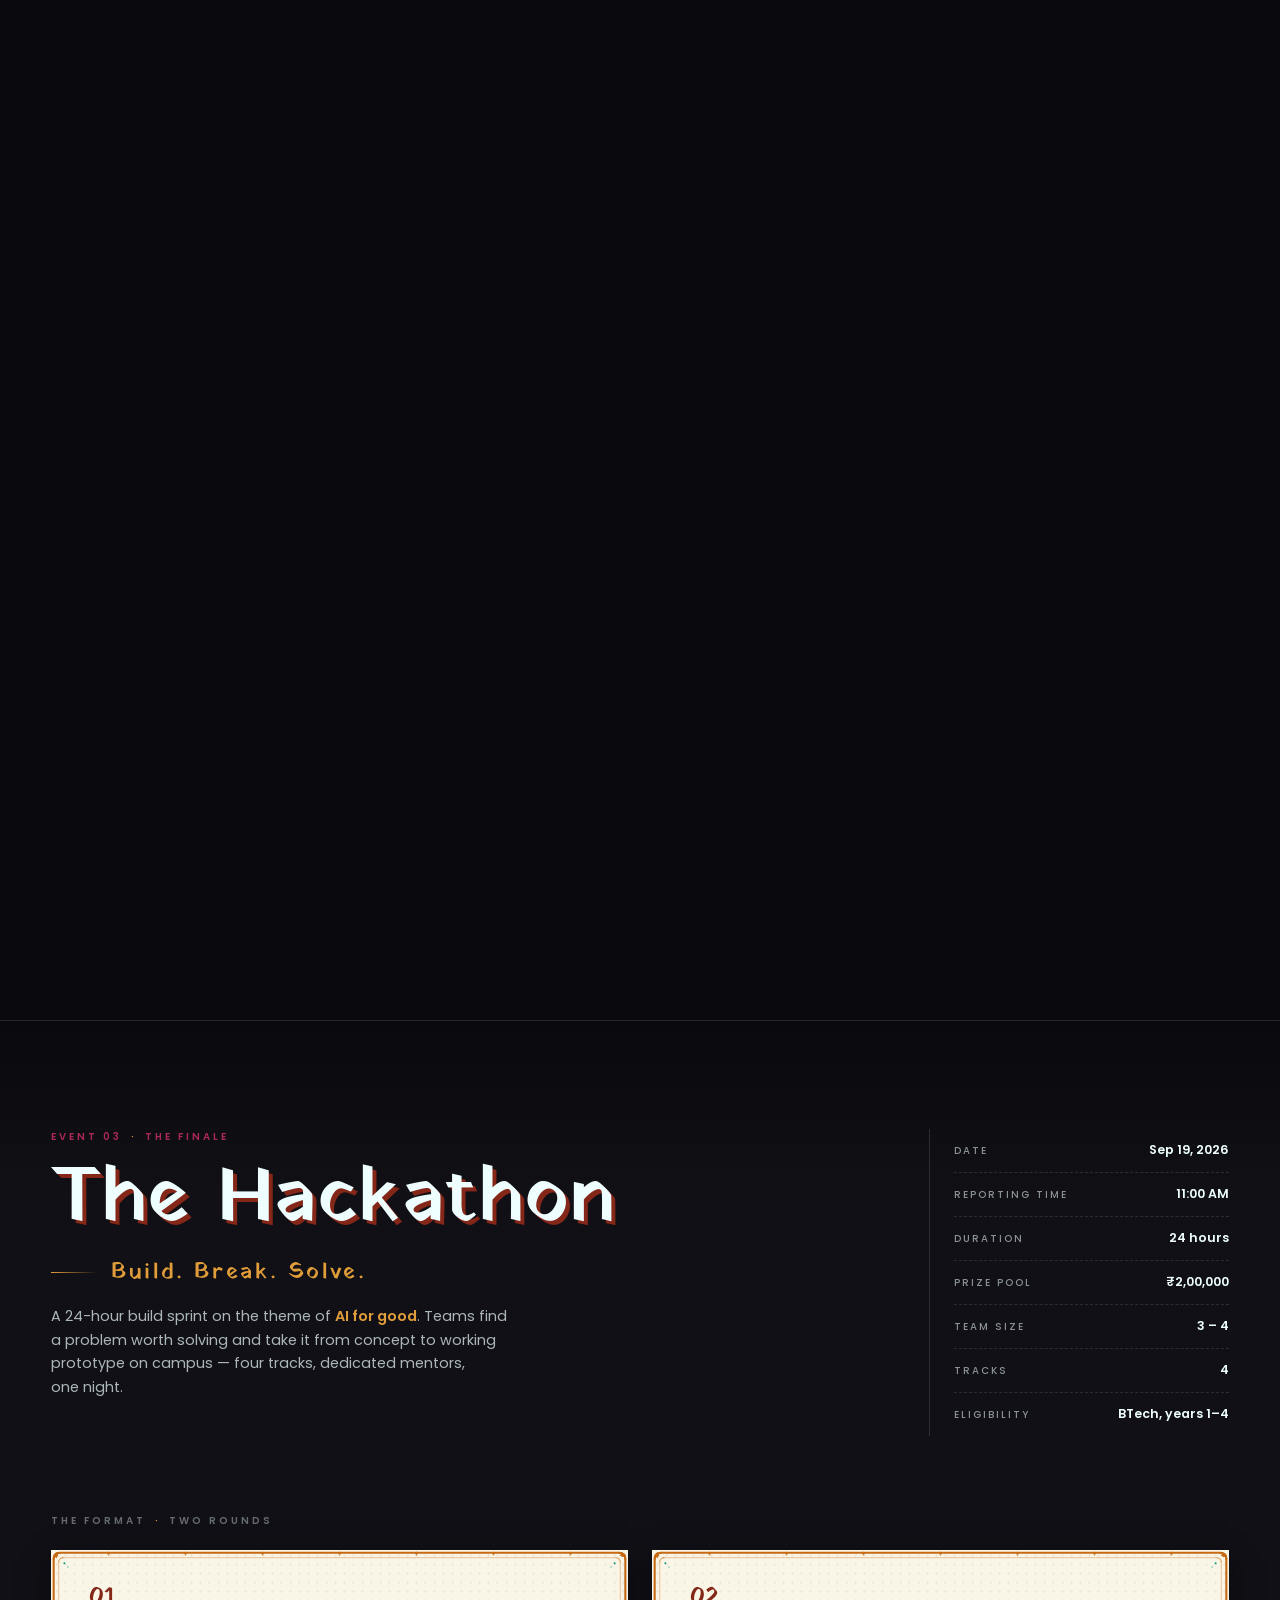
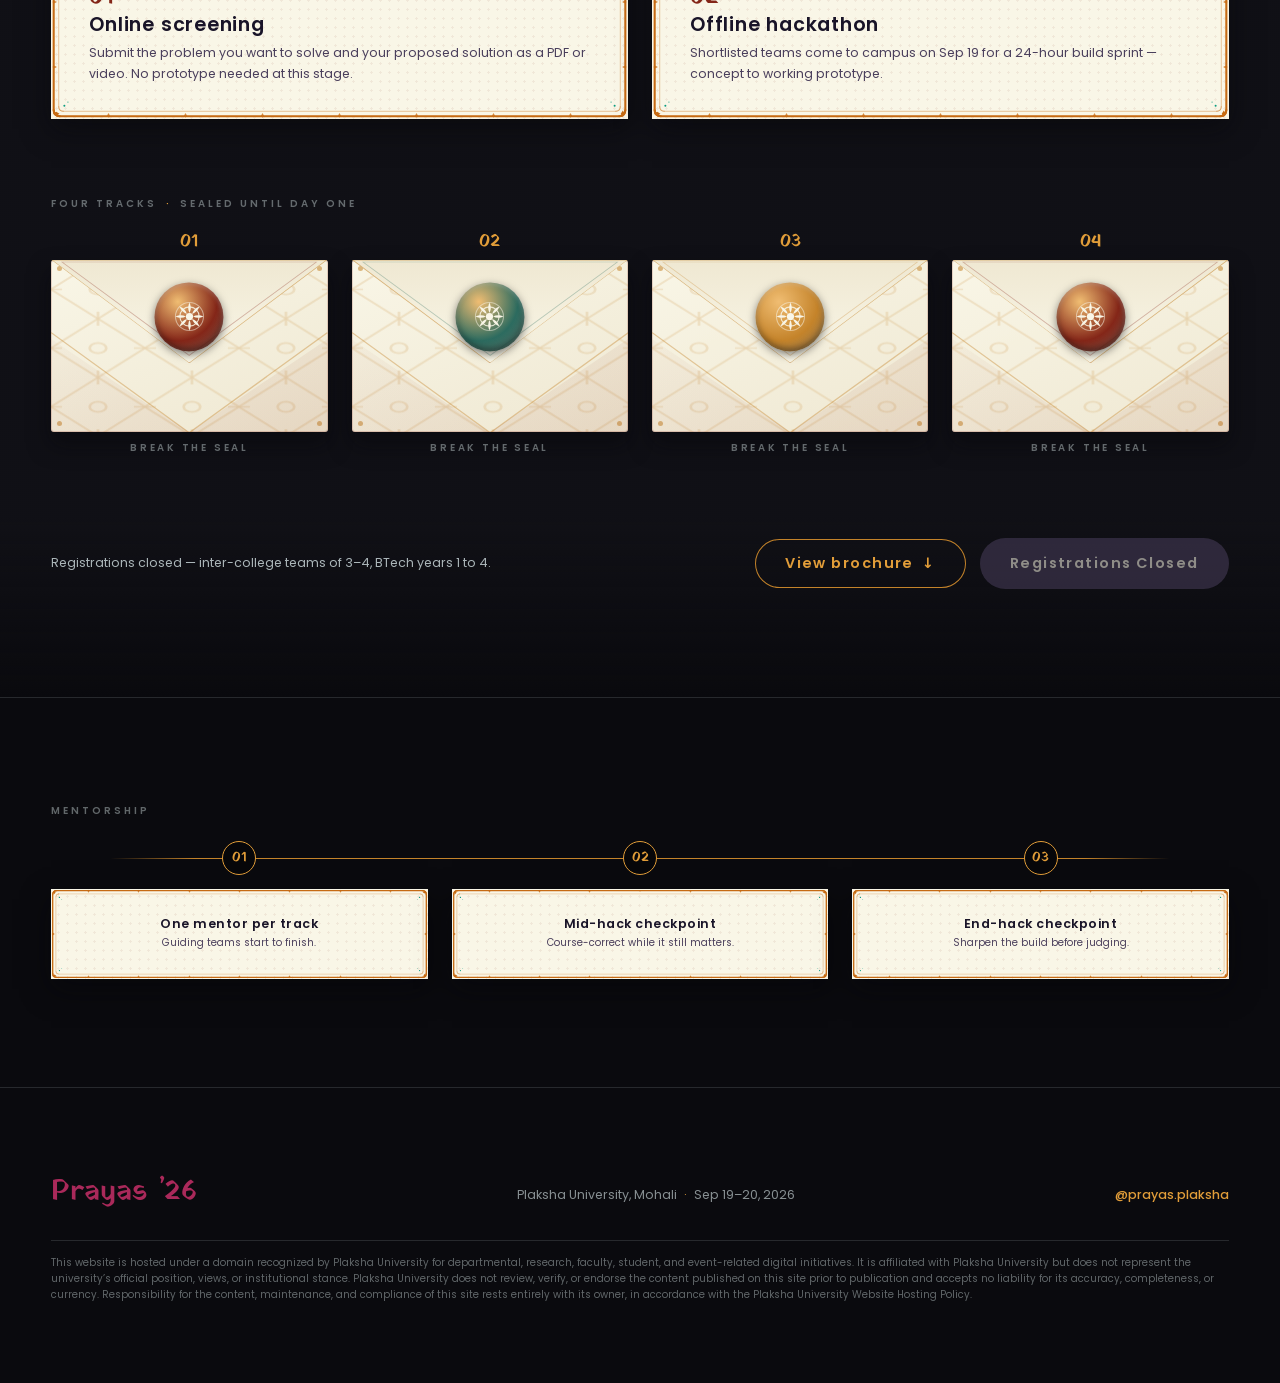
==== commit f7d70229: "fix: replace disclaimer popover with a footer footnote Swaps the click-to-open popover for a plain, " ====
--- a/index.html
+++ b/index.html
@@ -554,17 +554,9 @@
       <p class="foot__mark">Prayas &rsquo;26</p>
       <p class="foot__where">Plaksha University, Mohali <span class="dot">&middot;</span> Sep 19&ndash;20, 2026</p>
       <a class="foot__social" href="https://instagram.com/prayas.plaksha" target="_blank" rel="noopener">@prayas.plaksha</a>
-      <button type="button" class="foot__disclaimer" popovertarget="disclaimer">Disclaimer</button>
     </div>
+    <p class="foot__disclaimer">This website is hosted under a domain recognized by Plaksha University for departmental, research, faculty, student, and event-related digital initiatives. It is affiliated with Plaksha University but does not represent the university&rsquo;s official position, views, or institutional stance. Plaksha University does not review, verify, or endorse the content published on this site prior to publication and accepts no liability for its accuracy, completeness, or currency. Responsibility for the content, maintenance, and compliance of this site rests entirely with its owner, in accordance with the Plaksha University Website Hosting Policy.</p>
   </footer>
-
-  <!-- A native popover: dismisses on outside click and Escape for free, and
-       needs no JS to wire up. light-dismiss is the default behaviour, so it
-       is not written out below. -->
-  <div id="disclaimer" popover="auto" class="disclaimer" aria-label="Site disclaimer">
-    <p>This website is hosted under a domain recognized by Plaksha University for departmental, research, faculty, student, and event-related digital initiatives. It is affiliated with Plaksha University but does not represent the university&rsquo;s official position, views, or institutional stance. Plaksha University does not review, verify, or endorse the content published on this site prior to publication and accepts no liability for its accuracy, completeness, or currency. Responsibility for the content, maintenance, and compliance of this site rests entirely with its owner, in accordance with the Plaksha University Website Hosting Policy.</p>
-    <button type="button" class="disclaimer__close" popovertarget="disclaimer" popovertargetaction="hide" aria-label="Close">&times;</button>
-  </div>
 
 </main>
 
--- a/css/prayas.css
+++ b/css/prayas.css
@@ -1313,65 +1313,18 @@
 .foot__where { font-size: var(--t-small); color: var(--ice-55); }
 .foot__social { font-size: var(--t-small); font-weight: 500; }
 
-/* Sits at the end of the row on its own, right-aligned by the row's own
-   space-between rather than by any margin here. */
+/* Footnote: full-width line under the main row, set off by a rule and
+   quieted down so it reads as fine print rather than site copy. */
 .foot__disclaimer {
+  width: var(--shell);
+  margin: var(--gap-m) auto 0;
+  padding-top: var(--gap-s);
+  border-top: 1px solid var(--line);
   font-family: var(--font-body);
   font-size: var(--t-label);
+  line-height: 1.6;
   color: var(--ice-38);
-  background: none;
-  border: 1px solid var(--line);
-  border-radius: 999px;
-  padding: .3em .9em;
-  cursor: pointer;
-  transition: color .15s ease, border-color .15s ease;
-}
-.foot__disclaimer:hover,
-.foot__disclaimer:focus-visible { color: var(--ice-70); border-color: var(--ice-38); }
-
-/* -- the disclaimer itself ---------------------------------------------------
-   A native popover: light-dismiss (outside click, Escape) and top-layer
-   stacking come for free, so there is no backdrop click handler or z-index
-   fight with the pinned act to write by hand. Centred with the fixed/inset/
-   margin:auto recipe rather than anchor positioning, since it should read as
-   a standalone notice, not as a tooltip hanging off the button. */
-.disclaimer {
-  position: fixed;
-  inset: 0;
-  margin: auto;
-  width: min(92vw, 46ch);
-  max-height: 80vh;
-  overflow: auto;
-  padding: var(--gap-l) var(--gap-m);
-  background: var(--ink-sunk);
-  color: var(--ice-70);
-  border: 1px solid var(--line);
-  border-radius: 14px;
-  box-shadow: 0 24px 60px rgba(0, 0, 0, .5);
-  font-family: var(--font-body);
-  font-size: var(--t-small);
-  line-height: 1.6;
-}
-.disclaimer::backdrop { background: rgba(6, 6, 9, .6); }
-
-.disclaimer__close {
-  position: absolute;
-  top: var(--gap-xs);
-  right: var(--gap-xs);
-  width: 2rem;
-  height: 2rem;
-  display: grid;
-  place-items: center;
-  font-size: 1.3rem;
-  line-height: 1;
-  color: var(--ice-55);
-  background: none;
-  border: none;
-  border-radius: 50%;
-  cursor: pointer;
-}
-.disclaimer__close:hover,
-.disclaimer__close:focus-visible { color: var(--ice); background: var(--line); }
+}
 
 
 /* ============================================================================
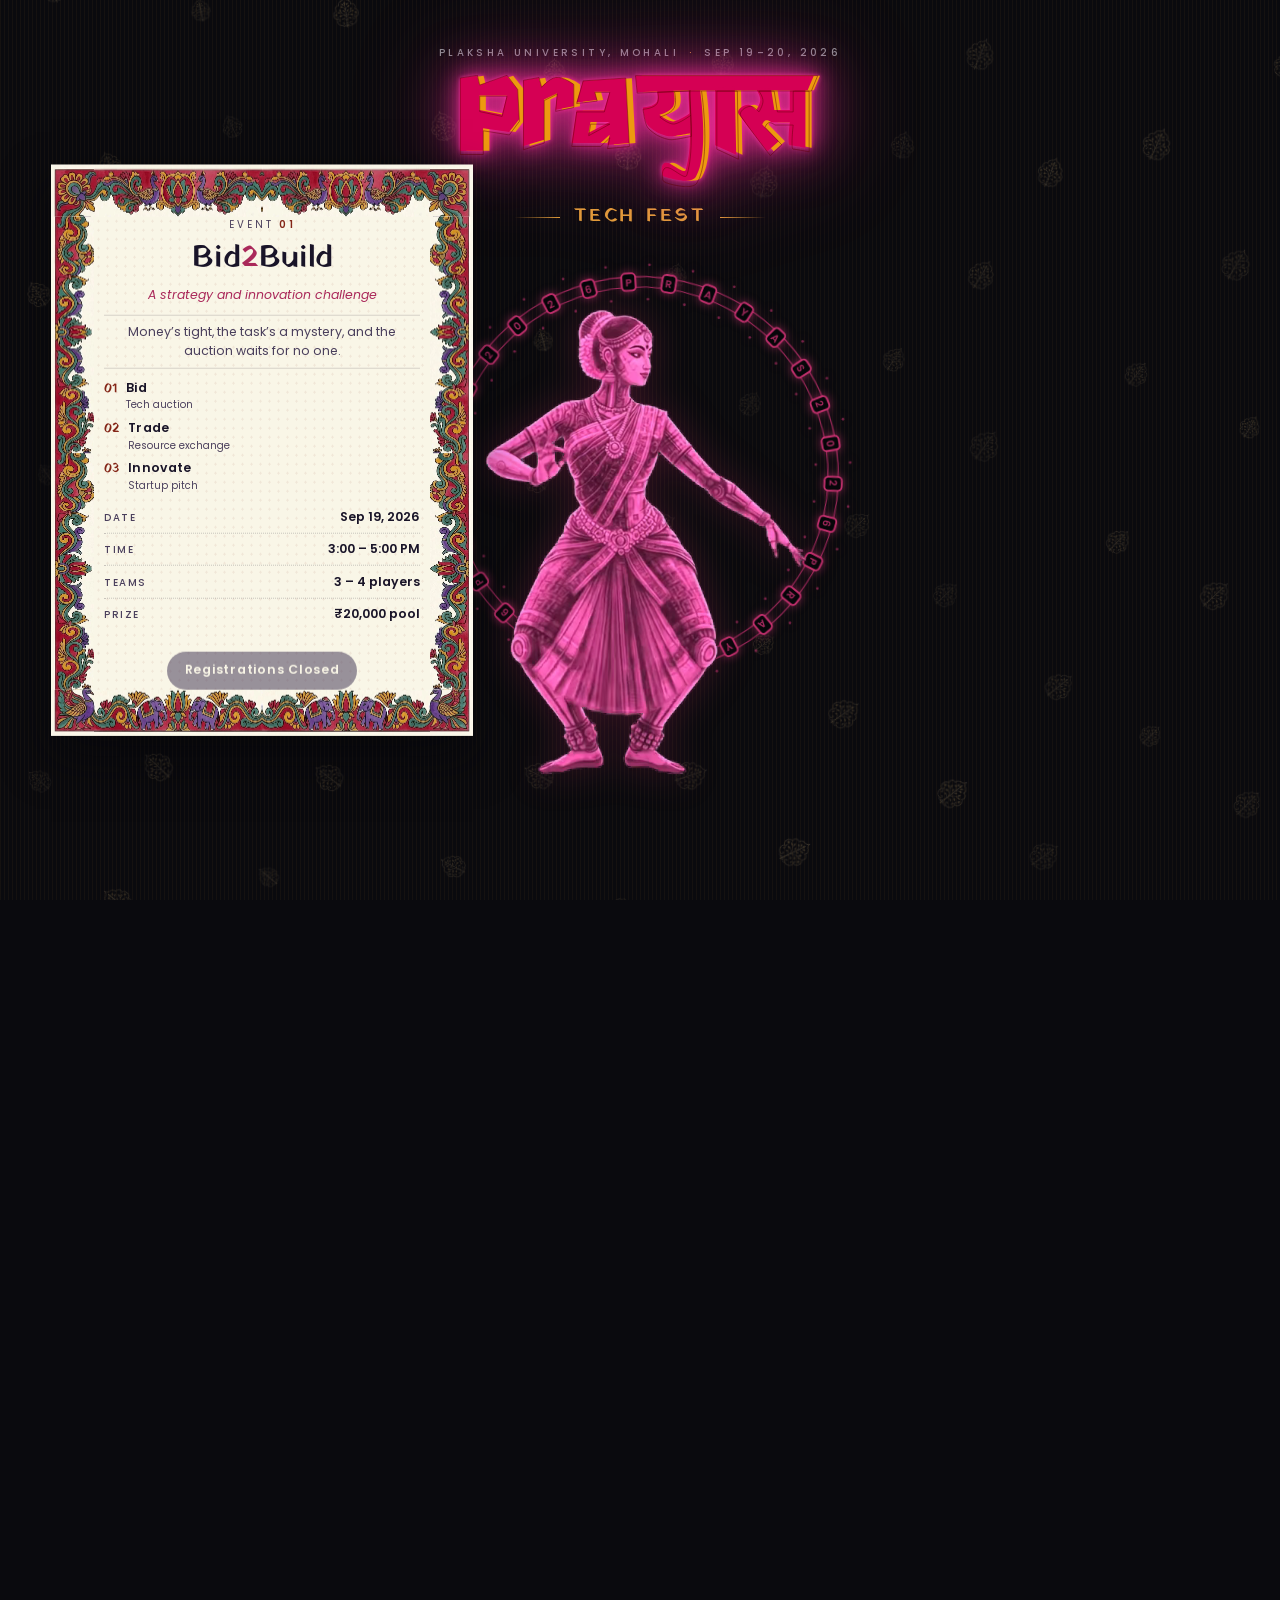
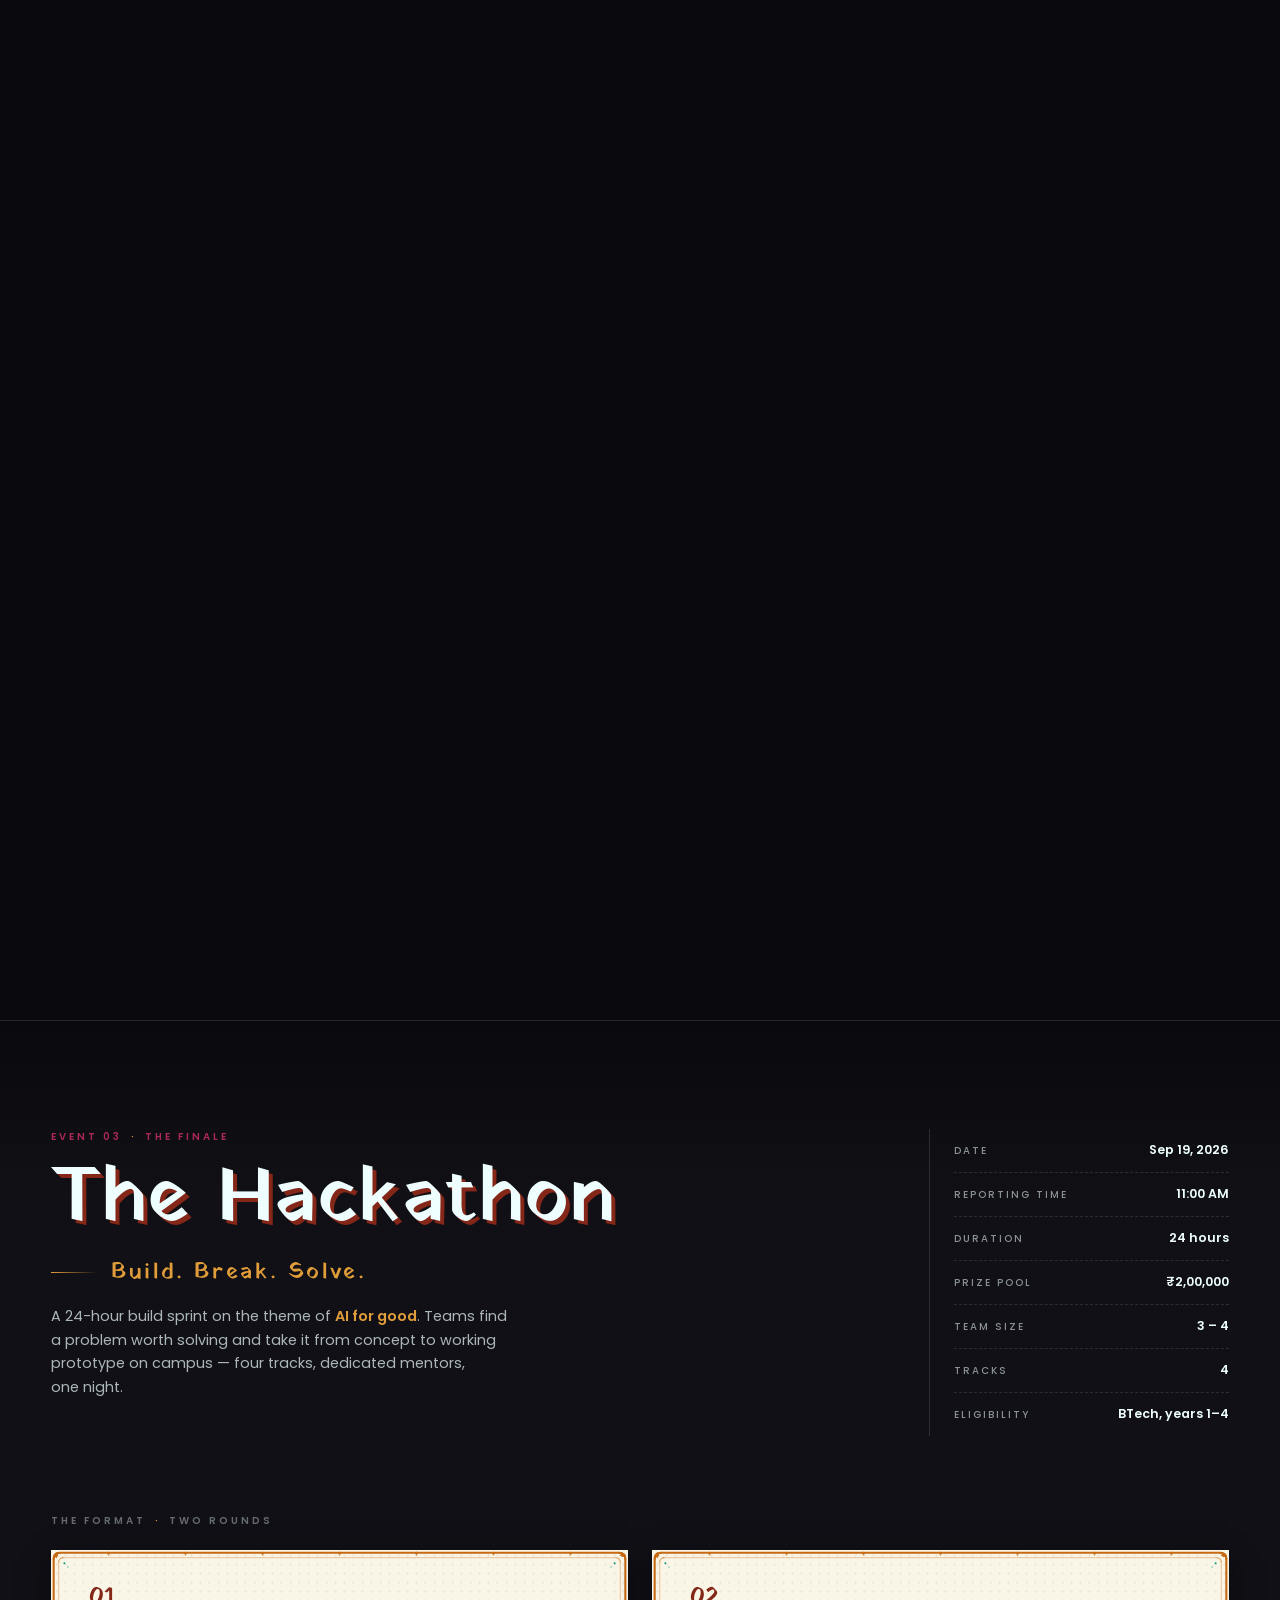
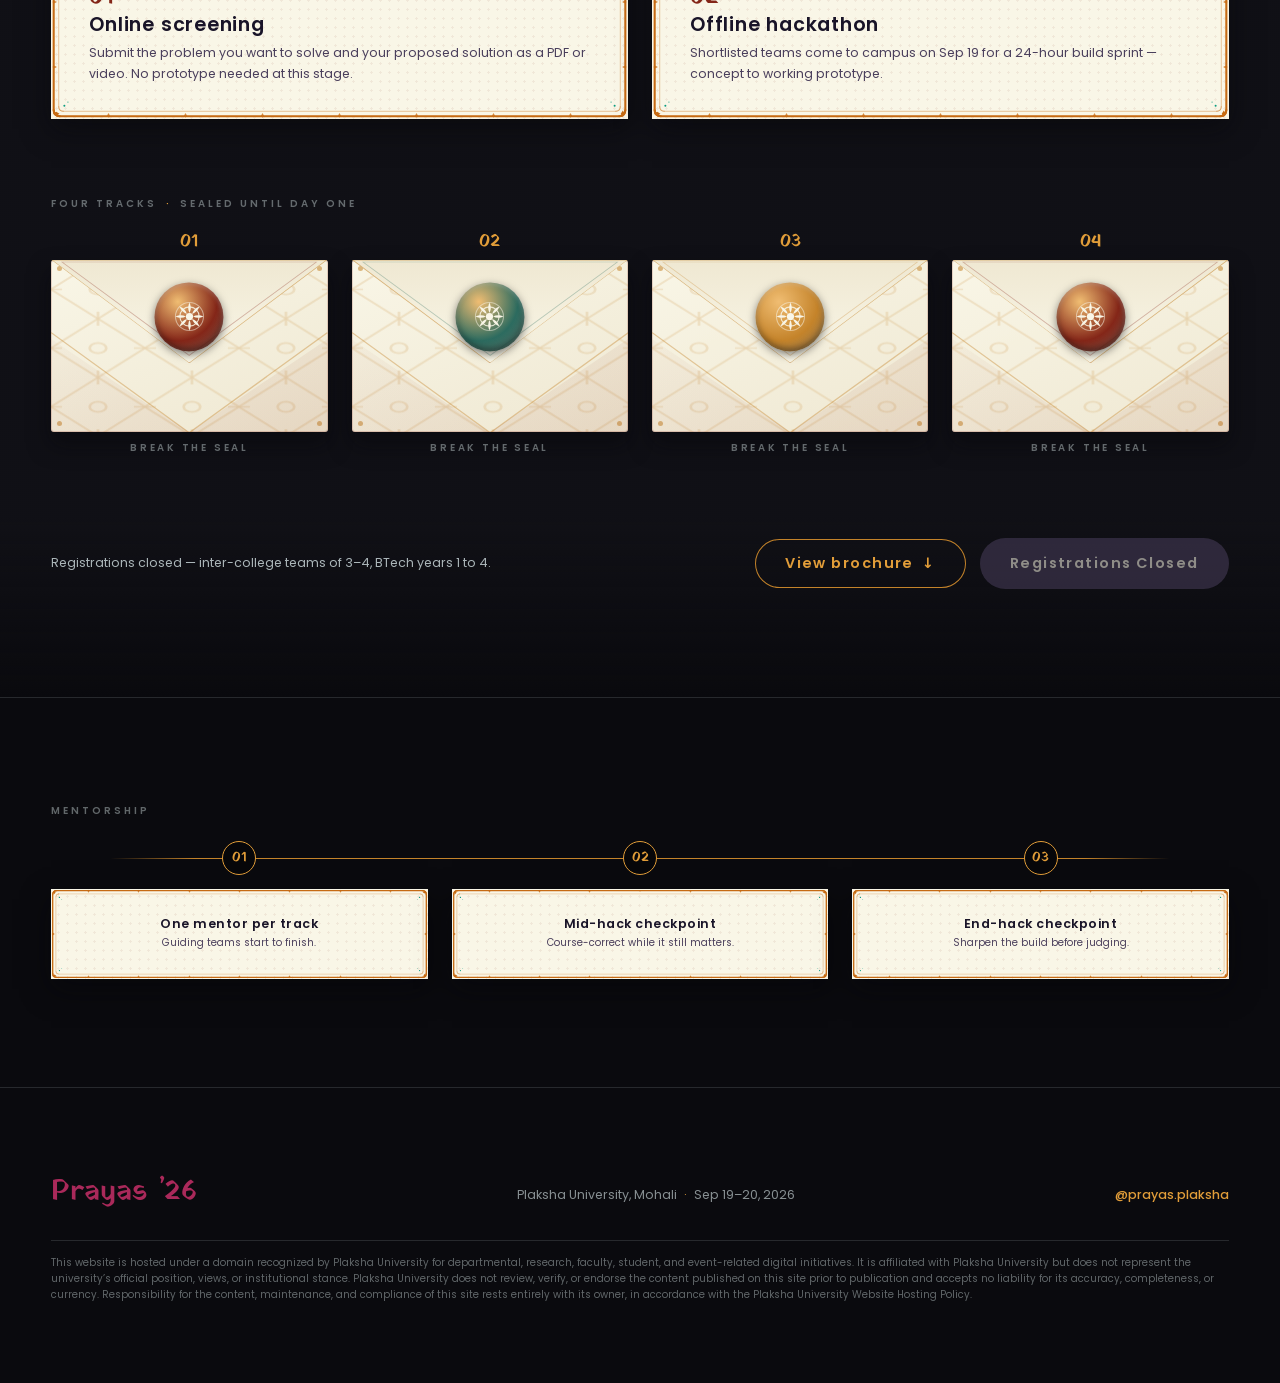
==== commit 036c1501: "feat: reveal the four hackathon tracks with a details option Fills in the sealed track plates with t" ====
--- a/index.html
+++ b/index.html
@@ -372,7 +372,8 @@
                 <svg class="track__letter-icon" viewBox="0 0 40 40" aria-hidden="true" focusable="false"><use href="#trackSeal"/></svg>
                 <p class="track__letter-tag">Track 01</p>
                 <span class="track__letter-rule" aria-hidden="true"></span>
-                <p class="track__plate" aria-label="Track name hidden until the day of the event">Revealed on the day</p>
+                <p class="track__plate">Open Innovation</p>
+                <button type="button" class="track__details" data-track-details="01">Track details</button>
               </div>
               <button class="track__env" type="button" aria-expanded="false" aria-controls="track-letter-01">
                 <span class="track__pocket" aria-hidden="true">
@@ -406,7 +407,8 @@
                 <svg class="track__letter-icon" viewBox="0 0 40 40" aria-hidden="true" focusable="false"><use href="#trackSeal"/></svg>
                 <p class="track__letter-tag">Track 02</p>
                 <span class="track__letter-rule" aria-hidden="true"></span>
-                <p class="track__plate" aria-label="Track name hidden until the day of the event">Revealed on the day</p>
+                <p class="track__plate">Urban Planning</p>
+                <button type="button" class="track__details" data-track-details="02">Track details</button>
               </div>
               <button class="track__env" type="button" aria-expanded="false" aria-controls="track-letter-02">
                 <span class="track__pocket" aria-hidden="true">
@@ -440,7 +442,8 @@
                 <svg class="track__letter-icon" viewBox="0 0 40 40" aria-hidden="true" focusable="false"><use href="#trackSeal"/></svg>
                 <p class="track__letter-tag">Track 03</p>
                 <span class="track__letter-rule" aria-hidden="true"></span>
-                <p class="track__plate" aria-label="Track name hidden until the day of the event">Revealed on the day</p>
+                <p class="track__plate">Future Finance</p>
+                <button type="button" class="track__details" data-track-details="03">Track details</button>
               </div>
               <button class="track__env" type="button" aria-expanded="false" aria-controls="track-letter-03">
                 <span class="track__pocket" aria-hidden="true">
@@ -474,7 +477,8 @@
                 <svg class="track__letter-icon" viewBox="0 0 40 40" aria-hidden="true" focusable="false"><use href="#trackSeal"/></svg>
                 <p class="track__letter-tag">Track 04</p>
                 <span class="track__letter-rule" aria-hidden="true"></span>
-                <p class="track__plate" aria-label="Track name hidden until the day of the event">Revealed on the day</p>
+                <p class="track__plate">Medical Diagnostics</p>
+                <button type="button" class="track__details" data-track-details="04">Track details</button>
               </div>
               <button class="track__env" type="button" aria-expanded="false" aria-controls="track-letter-04">
                 <span class="track__pocket" aria-hidden="true">
@@ -589,8 +593,24 @@
   </article>
 </dialog>
 
+<!-- ============================================================
+     Track details — one shared dialog, content swapped in per
+     track by js/track-details.js when a "Track details" trigger
+     inside a broken seal is clicked.
+     ============================================================ -->
+<dialog class="trackdetails" id="trackDetails" aria-labelledby="trackdetails-title">
+  <div class="trackdetails__card">
+    <button type="button" class="trackdetails__close" data-trackdetails-close aria-label="Close track details">&times;</button>
+    <p class="trackdetails__kicker">Hackathon track</p>
+    <h2 class="trackdetails__title" id="trackdetails-title"></h2>
+    <ul class="trackdetails__questions"></ul>
+    <p class="trackdetails__note">3&ndash;4 teams shortlisted per track for the final &middot; Winner &#8377;35,000 &middot; Runner-up &#8377;15,000</p>
+  </div>
+</dialog>
+
 <script src="js/prayas.js"></script>
 <script src="js/track-envelope.js"></script>
 <script src="js/brochure.js"></script>
+<script src="js/track-details.js"></script>
 </body>
 </html>
--- a/css/prayas.css
+++ b/css/prayas.css
@@ -805,6 +805,97 @@
 }
 
 /* ============================================================================
+   Track details modal
+
+   Plain dark dialog rather than the brochure's illustrated plate — this is
+   read, not admired, so it stays a text panel: kicker, name, the guiding
+   questions as a list, one shared note for the prize/shortlist mechanics
+   that are the same across all four tracks.
+   ========================================================================= */
+
+.trackdetails {
+  border: 0;
+  padding: 0;
+  margin: auto;
+  width: min(92vw, 46ch);
+  max-height: 84vh;
+  overflow: visible;
+  background: transparent;
+}
+.trackdetails::backdrop {
+  background: rgba(6, 6, 9, .74);
+  -webkit-backdrop-filter: blur(2px);
+  backdrop-filter: blur(2px);
+}
+
+.trackdetails__card {
+  position: relative;
+  max-height: 84vh;
+  overflow-y: auto;
+  padding: var(--gap-l) var(--gap-m);
+  background: var(--ink-sunk);
+  color: var(--ice-70);
+  border: 1px solid var(--line);
+  border-radius: 14px;
+  box-shadow: 0 24px 60px rgba(0, 0, 0, .5);
+}
+
+.trackdetails__close {
+  position: absolute;
+  top: var(--gap-xs);
+  right: var(--gap-xs);
+  width: 2rem;
+  height: 2rem;
+  display: grid;
+  place-items: center;
+  font-size: 1.3rem;
+  line-height: 1;
+  color: var(--ice-55);
+  background: none;
+  border: none;
+  border-radius: 50%;
+  cursor: pointer;
+  transition: color .15s ease, background .15s ease;
+}
+.trackdetails__close:hover,
+.trackdetails__close:focus-visible { color: var(--ice); background: var(--line); }
+
+.trackdetails__kicker {
+  margin: 0 0 .3rem;
+  font-size: var(--t-label);
+  letter-spacing: .16em;
+  text-transform: uppercase;
+  color: var(--marigold);
+}
+.trackdetails__title {
+  margin: 0 0 var(--gap-s);
+  font-family: var(--font-display);
+  font-size: clamp(1.3rem, 3vw, 1.7rem);
+  color: var(--ice);
+  padding-right: 2rem;
+}
+.trackdetails__questions {
+  margin: 0 0 var(--gap-m);
+  padding: 0;
+  display: flex;
+  flex-direction: column;
+  gap: .6rem;
+  font-size: var(--t-small);
+  line-height: 1.6;
+}
+.trackdetails__note {
+  margin: 0;
+  padding-top: var(--gap-s);
+  border-top: 1px solid var(--line);
+  font-size: var(--t-label);
+  color: var(--ice-38);
+}
+
+@media (prefers-reduced-motion: reduce) {
+  .trackdetails__close { transition: none; }
+}
+
+/* ============================================================================
    ACT TWO — the hackathon
    ========================================================================= */
 
@@ -1246,6 +1337,26 @@
   color: var(--on-paper);
   line-height: 1.25;
 }
+
+/* The one interactive control inside the paper letter — sits below the
+   revealed name, styled as fine print rather than a full button so it
+   doesn't compete with the reveal itself. */
+.track__details {
+  margin: 0;
+  padding: 0;
+  font-family: var(--font-body);
+  font-size: .68rem;
+  font-weight: 600;
+  letter-spacing: .05em;
+  color: var(--seal, var(--brick));
+  background: none;
+  border: none;
+  border-bottom: 1px solid currentColor;
+  cursor: pointer;
+  transition: opacity .15s ease;
+}
+.track__details:hover,
+.track__details:focus-visible { opacity: .7; }
 
 @media (prefers-reduced-motion: reduce) {
   .track__flap, .track__wax, .track__letter { transition-duration: .01ms; }
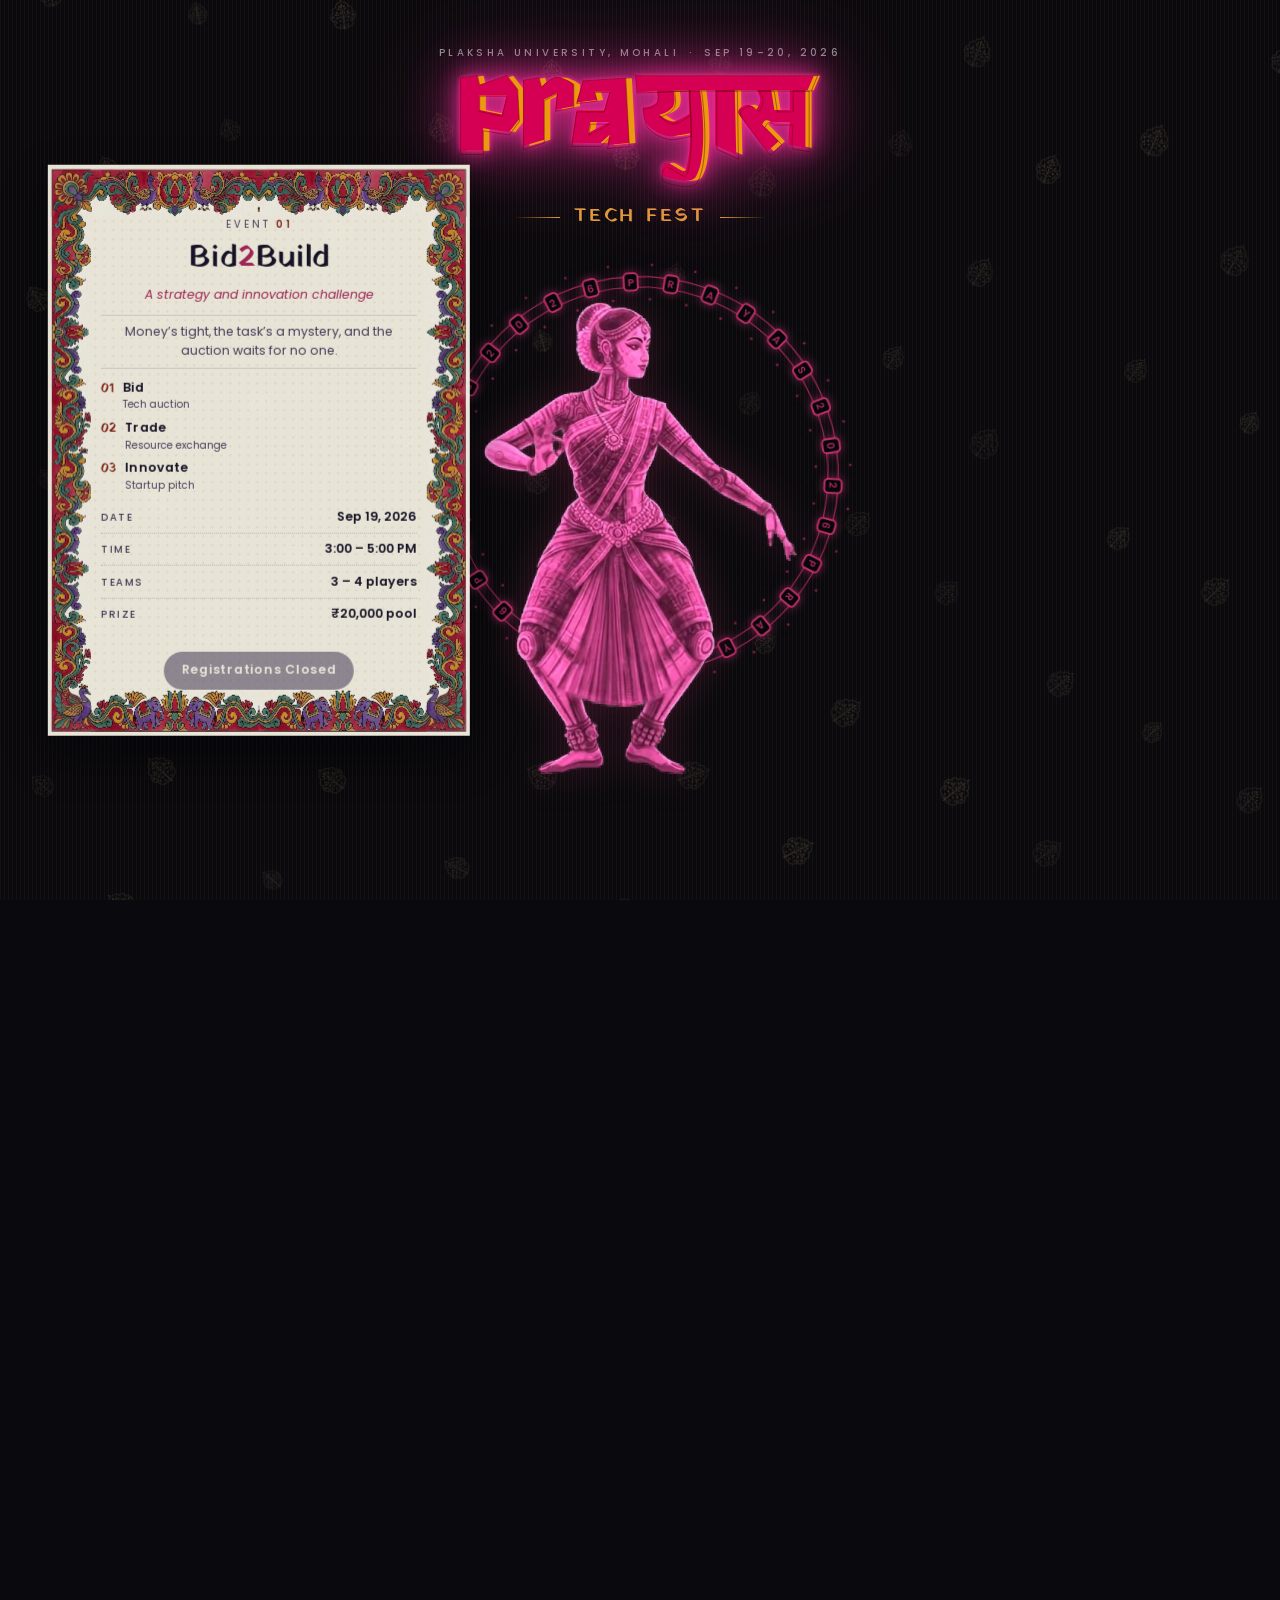
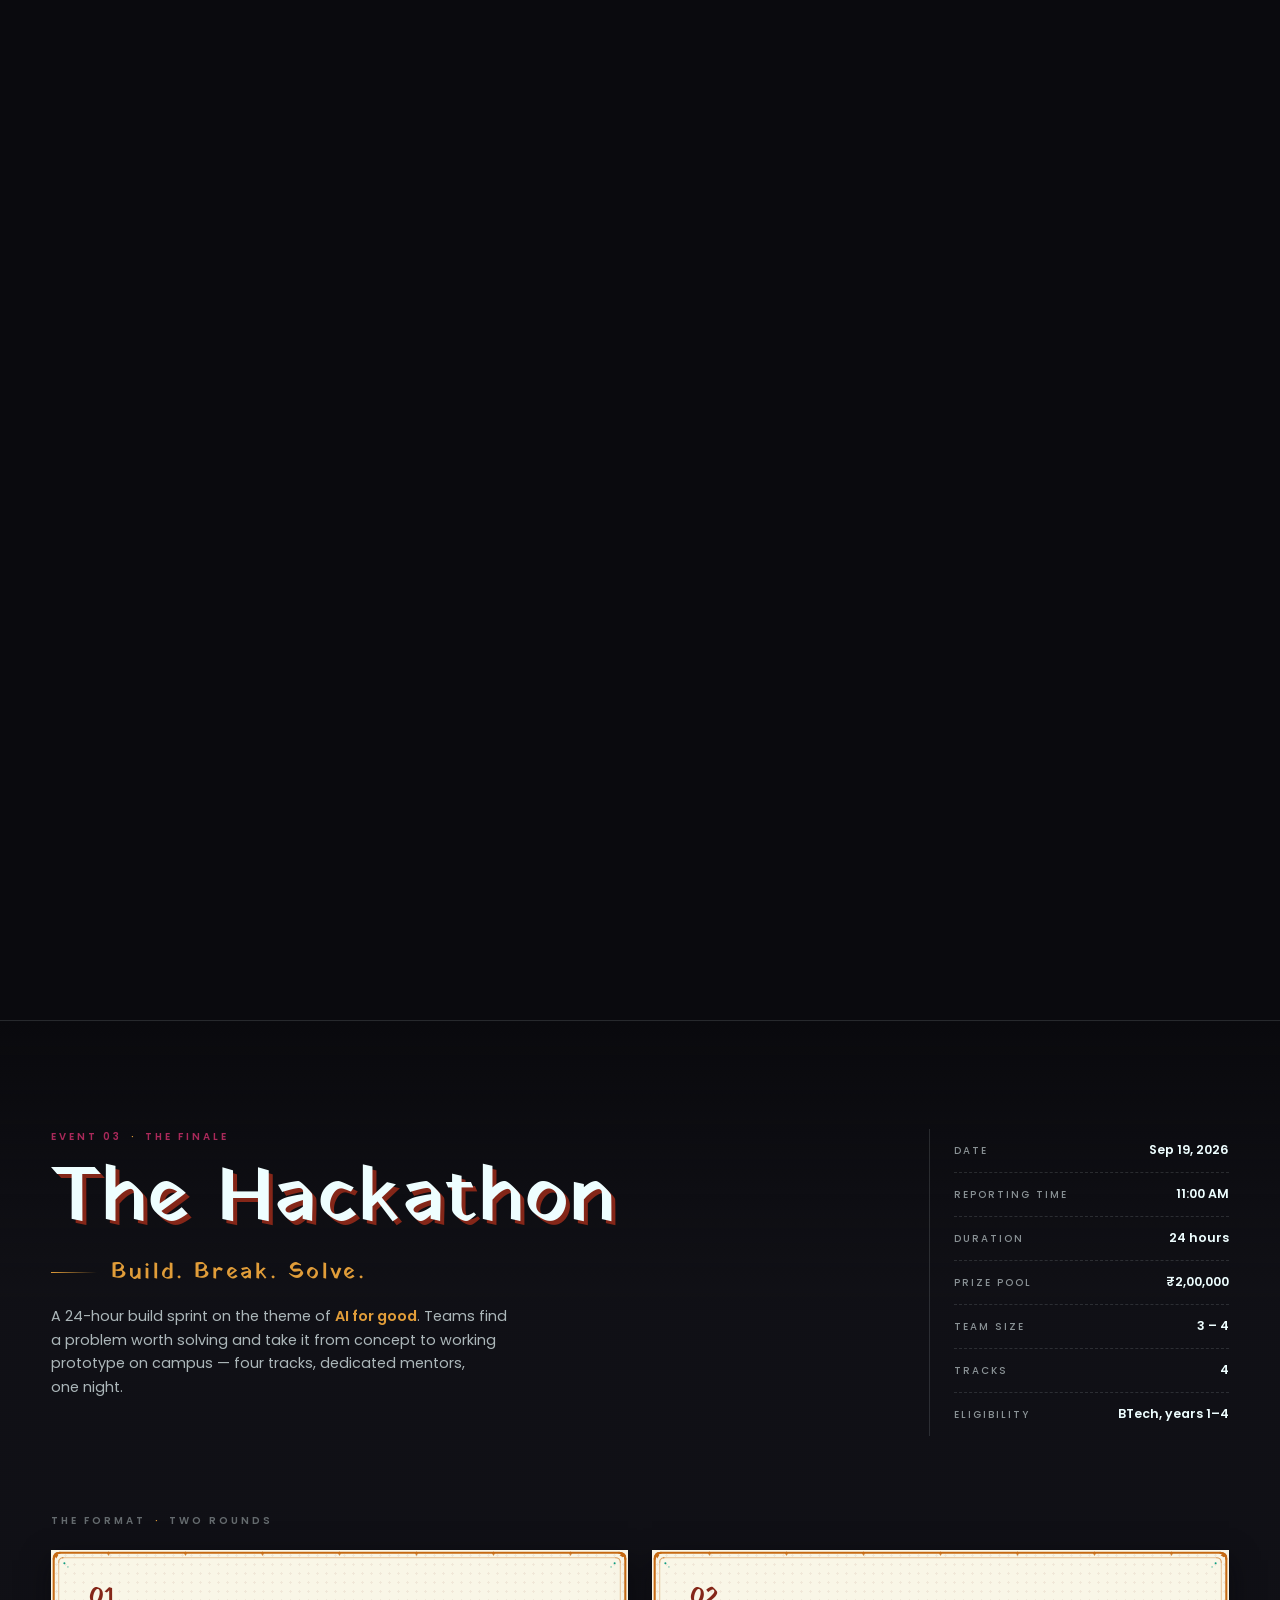
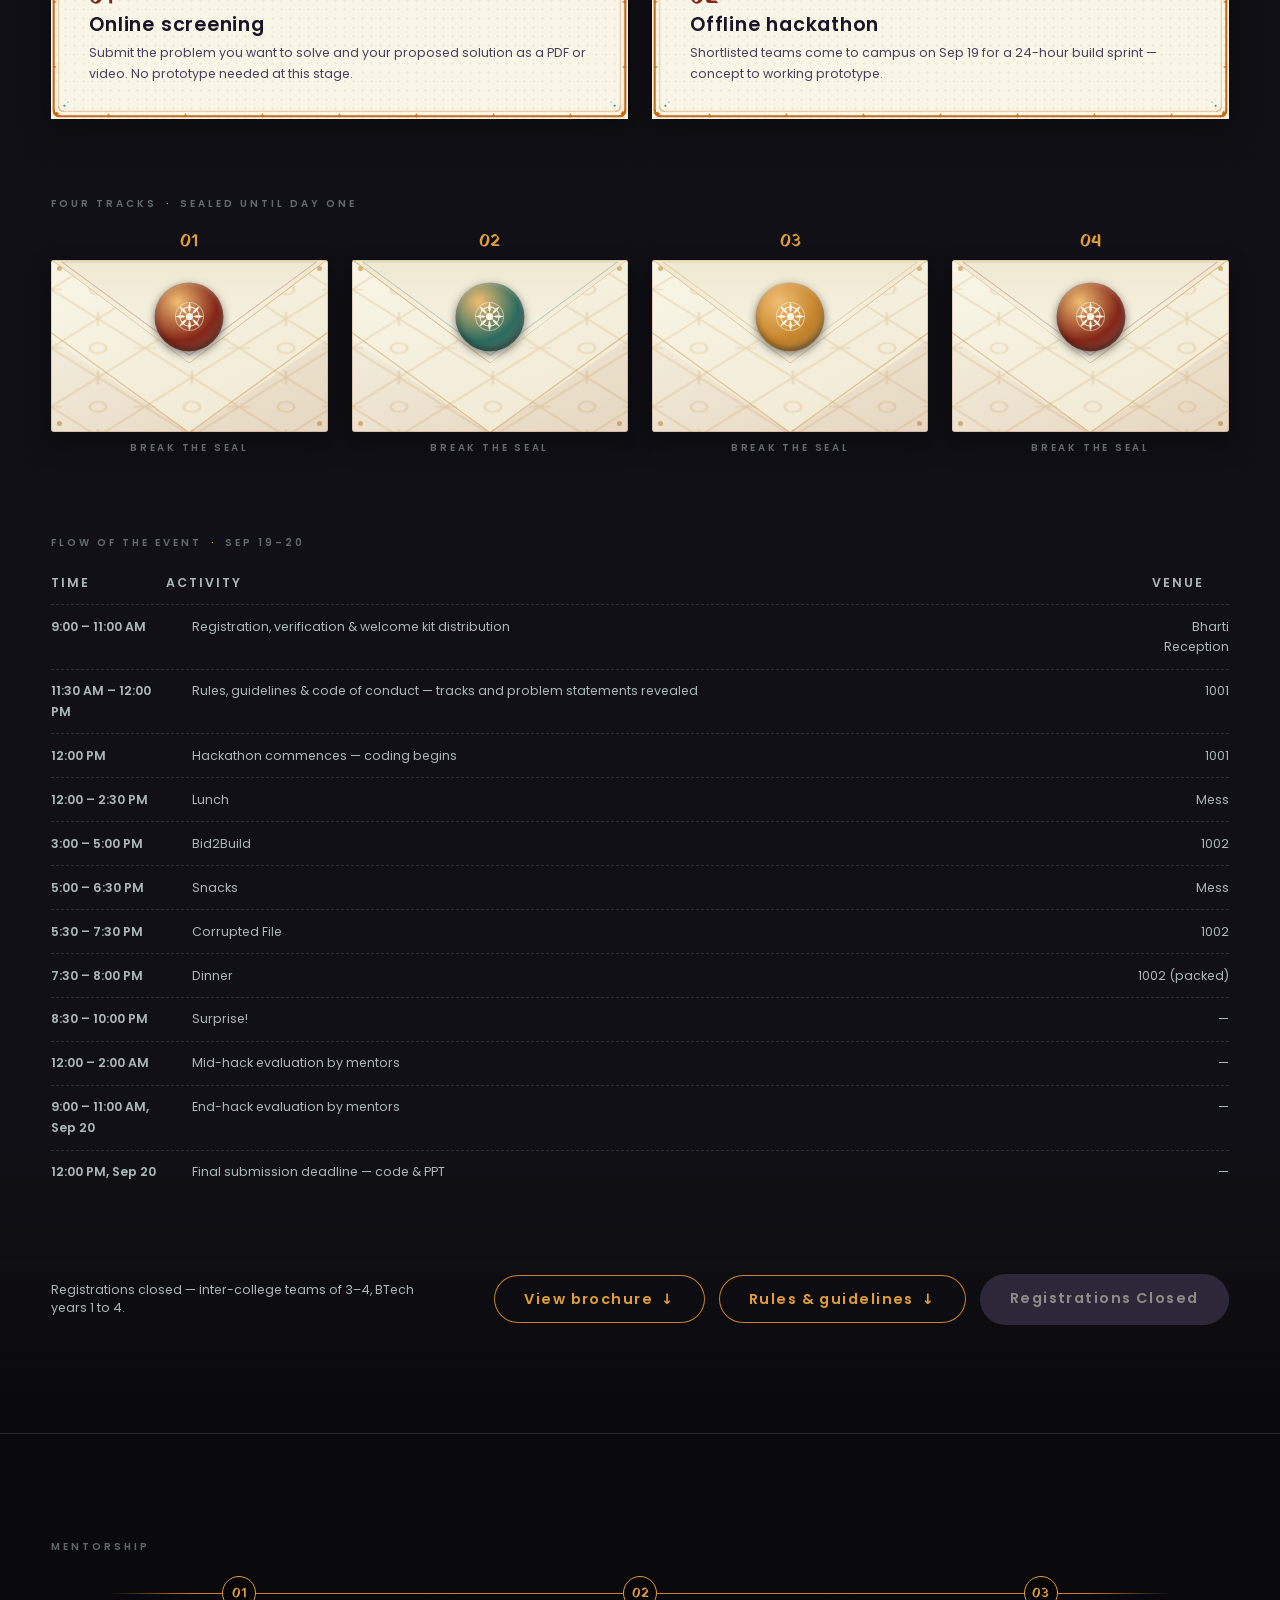
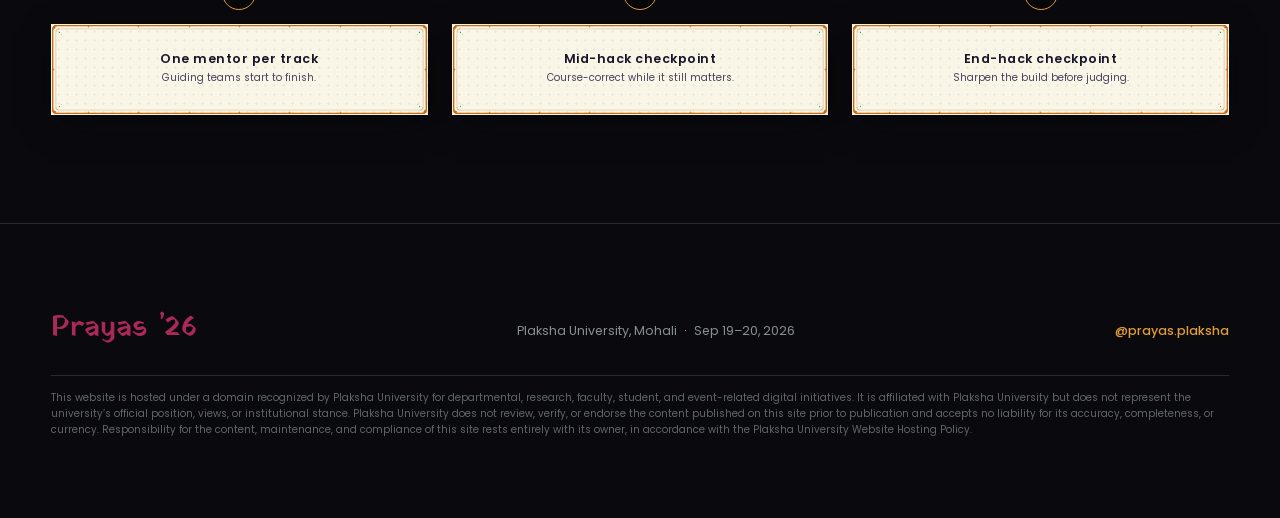
==== commit f77f6a6a: "feat: add flow-of-event schedule and rules & guidelines Adds a stylised flow-of-event timetable to t" ====
--- a/index.html
+++ b/index.html
@@ -504,11 +504,35 @@
         </div>
       </div>
 
+      <div class="block">
+        <h3 class="block__label">Flow of the event <span class="dot">&middot;</span> Sep 19&ndash;20</h3>
+        <div class="schedule">
+          <div class="schedule__row schedule__row--head" aria-hidden="true">
+            <p>Time</p><p>Activity</p><p>Venue</p>
+          </div>
+          <div class="schedule__row"><p class="schedule__time">9:00 &ndash; 11:00 AM</p><p>Registration, verification &amp; welcome kit distribution</p><p class="schedule__venue">Bharti Reception</p></div>
+          <div class="schedule__row"><p class="schedule__time">11:30 AM &ndash; 12:00 PM</p><p>Rules, guidelines &amp; code of conduct &mdash; tracks and problem statements revealed</p><p class="schedule__venue">1001</p></div>
+          <div class="schedule__row"><p class="schedule__time">12:00 PM</p><p>Hackathon commences &mdash; coding begins</p><p class="schedule__venue">1001</p></div>
+          <div class="schedule__row"><p class="schedule__time">12:00 &ndash; 2:30 PM</p><p>Lunch</p><p class="schedule__venue">Mess</p></div>
+          <div class="schedule__row"><p class="schedule__time">3:00 &ndash; 5:00 PM</p><p>Bid2Build</p><p class="schedule__venue">1002</p></div>
+          <div class="schedule__row"><p class="schedule__time">5:00 &ndash; 6:30 PM</p><p>Snacks</p><p class="schedule__venue">Mess</p></div>
+          <div class="schedule__row"><p class="schedule__time">5:30 &ndash; 7:30 PM</p><p>Corrupted File</p><p class="schedule__venue">1002</p></div>
+          <div class="schedule__row"><p class="schedule__time">7:30 &ndash; 8:00 PM</p><p>Dinner</p><p class="schedule__venue">1002 (packed)</p></div>
+          <div class="schedule__row"><p class="schedule__time">8:30 &ndash; 10:00 PM</p><p>Surprise!</p><p class="schedule__venue">&mdash;</p></div>
+          <div class="schedule__row"><p class="schedule__time">12:00 &ndash; 2:00 AM</p><p>Mid-hack evaluation by mentors</p><p class="schedule__venue">&mdash;</p></div>
+          <div class="schedule__row"><p class="schedule__time">9:00 &ndash; 11:00 AM, Sep 20</p><p>End-hack evaluation by mentors</p><p class="schedule__venue">&mdash;</p></div>
+          <div class="schedule__row"><p class="schedule__time">12:00 PM, Sep 20</p><p>Final submission deadline &mdash; code &amp; PPT</p><p class="schedule__venue">&mdash;</p></div>
+        </div>
+      </div>
+
       <div class="hack__cta">
         <p class="hack__ctatext">Registrations closed &mdash; inter-college teams of 3&ndash;4, BTech years 1 to 4.</p>
         <div class="hack__ctaactions">
           <button class="btn btn--lg btn--ghost" type="button" data-brochure-open aria-haspopup="dialog">
             View brochure <span class="btn__arrow" aria-hidden="true">&darr;</span>
+          </button>
+          <button class="btn btn--lg btn--ghost" type="button" data-eventrules-open aria-haspopup="dialog">
+            Rules &amp; guidelines <span class="btn__arrow" aria-hidden="true">&darr;</span>
           </button>
           <a class="btn btn--lg btn--disabled" aria-disabled="true" tabindex="-1">
             Registrations Closed
@@ -608,9 +632,69 @@
   </div>
 </dialog>
 
+<!-- ============================================================
+     Rules & guidelines — condensed from the full event-details
+     brief. A plain scrolling dialog, same dark-panel family as
+     the track-details modal.
+     ============================================================ -->
+<dialog class="eventrules" id="eventRules" aria-labelledby="eventrules-title">
+  <div class="eventrules__card">
+    <button type="button" class="eventrules__close" data-eventrules-close aria-label="Close rules and guidelines">&times;</button>
+    <p class="eventrules__kicker">Prayas &rsquo;26 &middot; Tech Hackathon</p>
+    <h2 class="eventrules__title" id="eventrules-title">Rules &amp; guidelines</h2>
+
+    <section class="eventrules__section">
+      <h3>ID &amp; venue access</h3>
+      <ul>
+        <li>Lanyard and ID must be worn at all times.</li>
+        <li>Permitted areas: Bharti Building, Gate 1, Summer/Winter Court, Mess.</li>
+        <li>From 8:00 PM to 8:00 AM, participants may not leave the Bharti Building.</li>
+        <li>Leaving the venue or campus requires organizer permission, except in emergencies.</li>
+      </ul>
+    </section>
+
+    <section class="eventrules__section">
+      <h3>Code of conduct</h3>
+      <ul>
+        <li>Treat participants, mentors, judges, volunteers, organizers and venue staff with respect.</li>
+        <li>Harassment, bullying, cheating, plagiarism, unauthorized external assistance and tampering with another team&rsquo;s work are strictly prohibited.</li>
+        <li>Zero tolerance for any inappropriate conduct involving minors (POCSO).</li>
+      </ul>
+    </section>
+
+    <section class="eventrules__section">
+      <h3>On campus</h3>
+      <ul>
+        <li>No smoking, vaping, alcohol, drugs, weapons or illegal activity.</li>
+        <li>Internet access is permitted for hackathon-related work.</li>
+        <li>Only registered team members may contribute &mdash; no external developers, remote teammates, remote access or outsourcing any part of the project.</li>
+      </ul>
+    </section>
+
+    <section class="eventrules__section">
+      <h3>Submission</h3>
+      <ul>
+        <li>Final deadline: <strong>12:00 PM, Sep 20</strong>. Every team submits project code on GitHub and a PPT.</li>
+        <li>After 12:00 PM: no code changes, commits, repository updates, or PPT edits. Any change after the deadline means immediate disqualification.</li>
+      </ul>
+    </section>
+
+    <section class="eventrules__section">
+      <h3>Evaluation, by mentors</h3>
+      <ul>
+        <li><strong>Mid-hack</strong> (12&ndash;2 AM): problem &amp; solution 50%, innovation 25%, feasibility 25%.</li>
+        <li><strong>End-hack</strong> (9&ndash;11 AM, Sep 20): problem &amp; solution 25%, innovation 25%, feasibility 25%, prototype &amp; demo 25%.</li>
+      </ul>
+    </section>
+
+    <p class="eventrules__note">Serious violations of any of the above may result in immediate disqualification and/or removal from the venue.</p>
+  </div>
+</dialog>
+
 <script src="js/prayas.js"></script>
 <script src="js/track-envelope.js"></script>
 <script src="js/brochure.js"></script>
 <script src="js/track-details.js"></script>
+<script src="js/event-rules.js"></script>
 </body>
 </html>
--- a/css/prayas.css
+++ b/css/prayas.css
@@ -895,6 +895,111 @@
   .trackdetails__close { transition: none; }
 }
 
+/* -- rules & guidelines modal --------------------------------------------
+   Same dark-panel family as .trackdetails, widened and given headed
+   sections since it carries several distinct topics rather than one
+   track's questions. ------------------------------------------------- */
+.eventrules {
+  border: 0;
+  padding: 0;
+  margin: auto;
+  width: min(92vw, 58ch);
+  max-height: 84vh;
+  overflow: visible;
+  background: transparent;
+}
+.eventrules::backdrop {
+  background: rgba(6, 6, 9, .74);
+  -webkit-backdrop-filter: blur(2px);
+  backdrop-filter: blur(2px);
+}
+.eventrules__card {
+  position: relative;
+  max-height: 84vh;
+  overflow-y: auto;
+  padding: var(--gap-l) var(--gap-m);
+  background: var(--ink-sunk);
+  color: var(--ice-70);
+  border: 1px solid var(--line);
+  border-radius: 14px;
+  box-shadow: 0 24px 60px rgba(0, 0, 0, .5);
+}
+.eventrules__close {
+  position: absolute;
+  top: var(--gap-xs);
+  right: var(--gap-xs);
+  width: 2rem;
+  height: 2rem;
+  display: grid;
+  place-items: center;
+  font-size: 1.3rem;
+  line-height: 1;
+  color: var(--ice-55);
+  background: none;
+  border: none;
+  border-radius: 50%;
+  cursor: pointer;
+  transition: color .15s ease, background .15s ease;
+}
+.eventrules__close:hover,
+.eventrules__close:focus-visible { color: var(--ice); background: var(--line); }
+
+.eventrules__kicker {
+  margin: 0 0 .3rem;
+  font-size: var(--t-label);
+  letter-spacing: .16em;
+  text-transform: uppercase;
+  color: var(--marigold);
+}
+.eventrules__title {
+  margin: 0 0 var(--gap-m);
+  font-family: var(--font-display);
+  font-size: clamp(1.3rem, 3vw, 1.7rem);
+  color: var(--ice);
+  padding-right: 2rem;
+}
+.eventrules__section { margin-bottom: var(--gap-m); }
+.eventrules__section h3 {
+  margin: 0 0 .5rem;
+  font-size: var(--t-small);
+  font-weight: 600;
+  letter-spacing: .05em;
+  text-transform: uppercase;
+  color: var(--mint);
+}
+.eventrules__section ul {
+  margin: 0;
+  padding: 0;
+  display: flex;
+  flex-direction: column;
+  gap: .45rem;
+  font-size: var(--t-small);
+  line-height: 1.6;
+}
+.eventrules__section li { padding-left: 1rem; position: relative; }
+.eventrules__section li::before {
+  content: "";
+  position: absolute;
+  left: 0;
+  top: .62em;
+  width: 5px;
+  height: 5px;
+  border-radius: 50%;
+  background: var(--marigold-lo);
+}
+.eventrules__section strong { color: var(--ice); }
+.eventrules__note {
+  margin: var(--gap-m) 0 0;
+  padding-top: var(--gap-s);
+  border-top: 1px solid var(--line);
+  font-size: var(--t-label);
+  color: var(--ice-38);
+}
+
+@media (prefers-reduced-motion: reduce) {
+  .eventrules__close { transition: none; }
+}
+
 /* ============================================================================
    ACT TWO — the hackathon
    ========================================================================= */
@@ -1036,6 +1141,39 @@
 .grid { display: grid; gap: var(--gap-m); }
 .grid--two  { grid-template-columns: repeat(2, 1fr); }
 .grid--four { grid-template-columns: repeat(4, 1fr); }
+
+/* -- flow-of-event schedule --------------------------------------------- */
+.schedule { display: flex; flex-direction: column; }
+.schedule__row {
+  display: grid;
+  grid-template-columns: 13ch 1fr 11ch;
+  gap: var(--gap-m);
+  align-items: baseline;
+  padding: .7rem 0;
+  border-bottom: 1px dashed var(--line);
+}
+.schedule__row:last-child { border-bottom: 0; }
+.schedule__row--head {
+  padding-top: 0;
+  font-size: var(--t-label);
+  font-weight: 600;
+  letter-spacing: .2em;
+  text-transform: uppercase;
+  color: var(--ice-38);
+}
+.schedule__row p { margin: 0; font-size: var(--t-small); color: var(--ice-70); }
+.schedule__time { font-weight: 600; color: var(--marigold); }
+.schedule__venue { color: var(--ice-55); text-align: right; }
+
+@media (max-width: 720px) {
+  .schedule__row--head { display: none; }
+  .schedule__row {
+    grid-template-columns: 1fr;
+    gap: .2rem;
+    padding: .9rem 0;
+  }
+  .schedule__venue { text-align: left; font-size: var(--t-label); text-transform: uppercase; letter-spacing: .1em; }
+}
 
 .panel {
   --band: clamp(12px, 1.5vw, 20px);
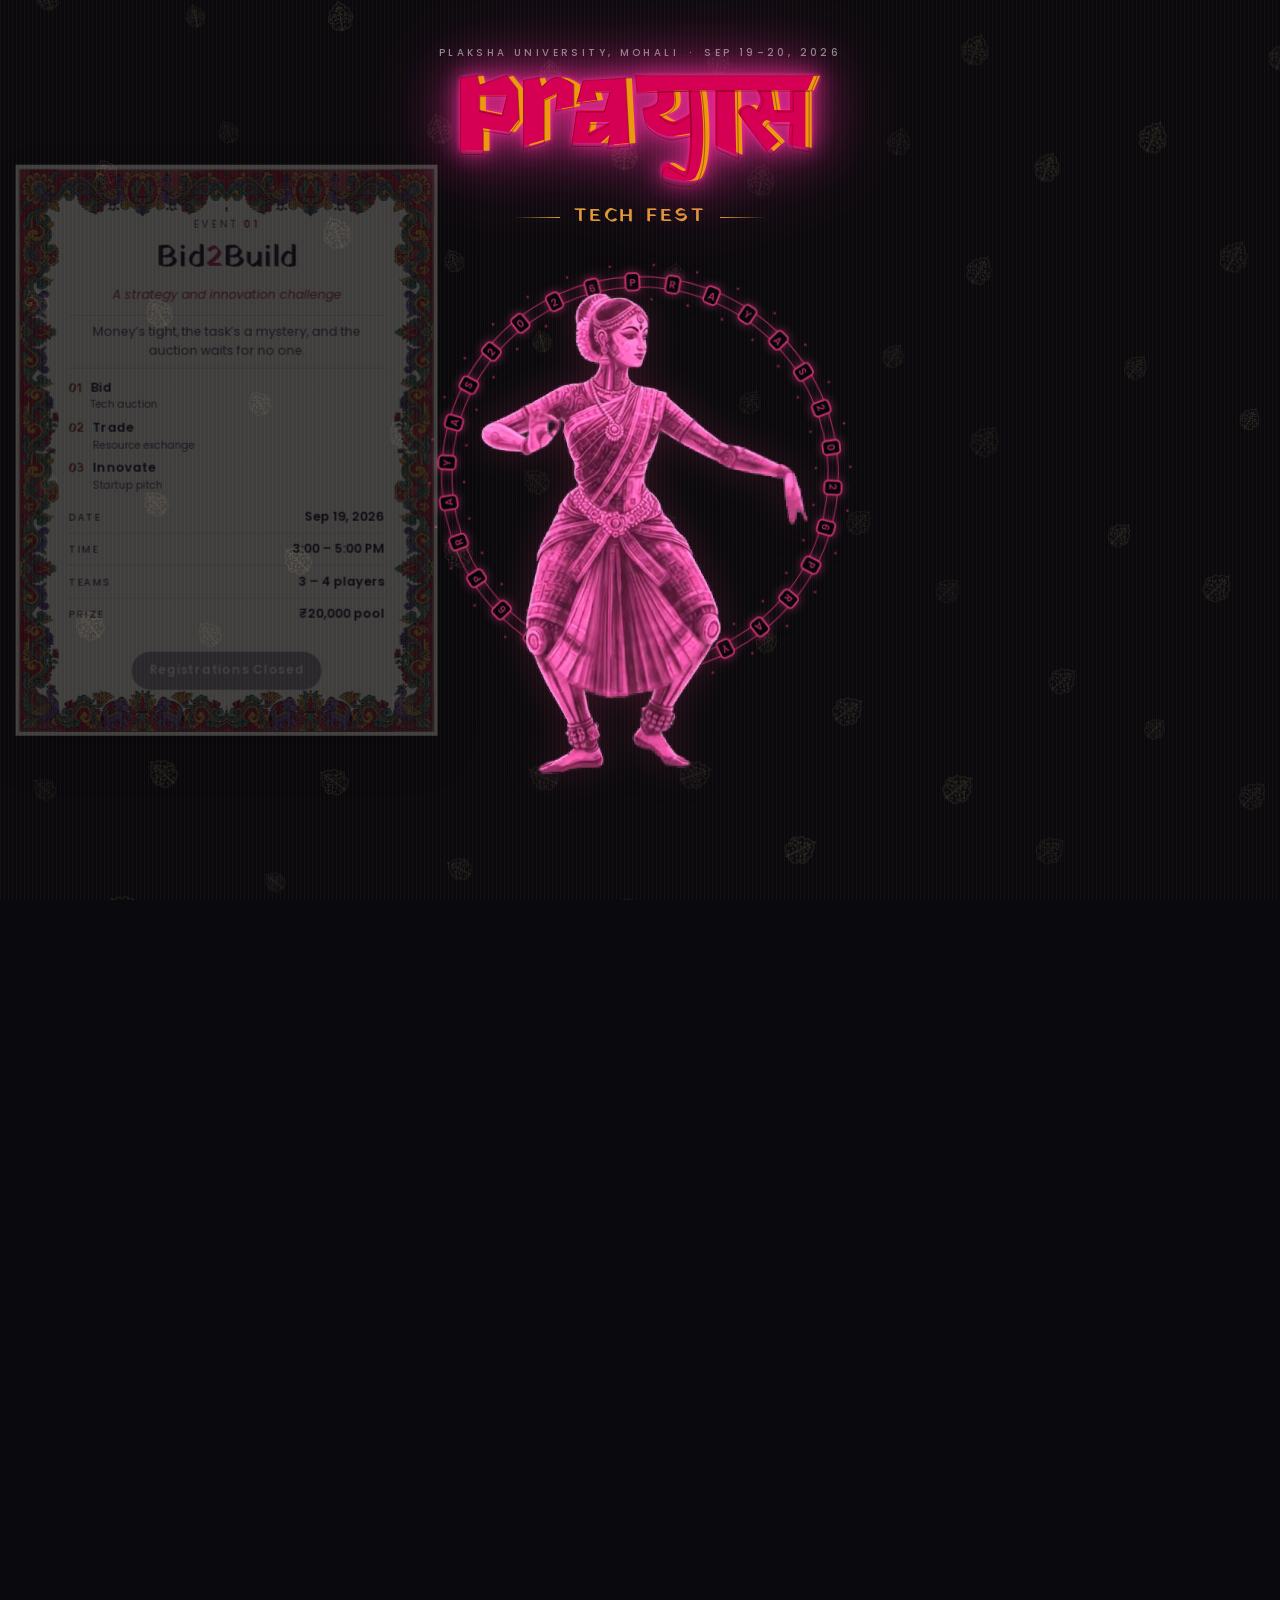
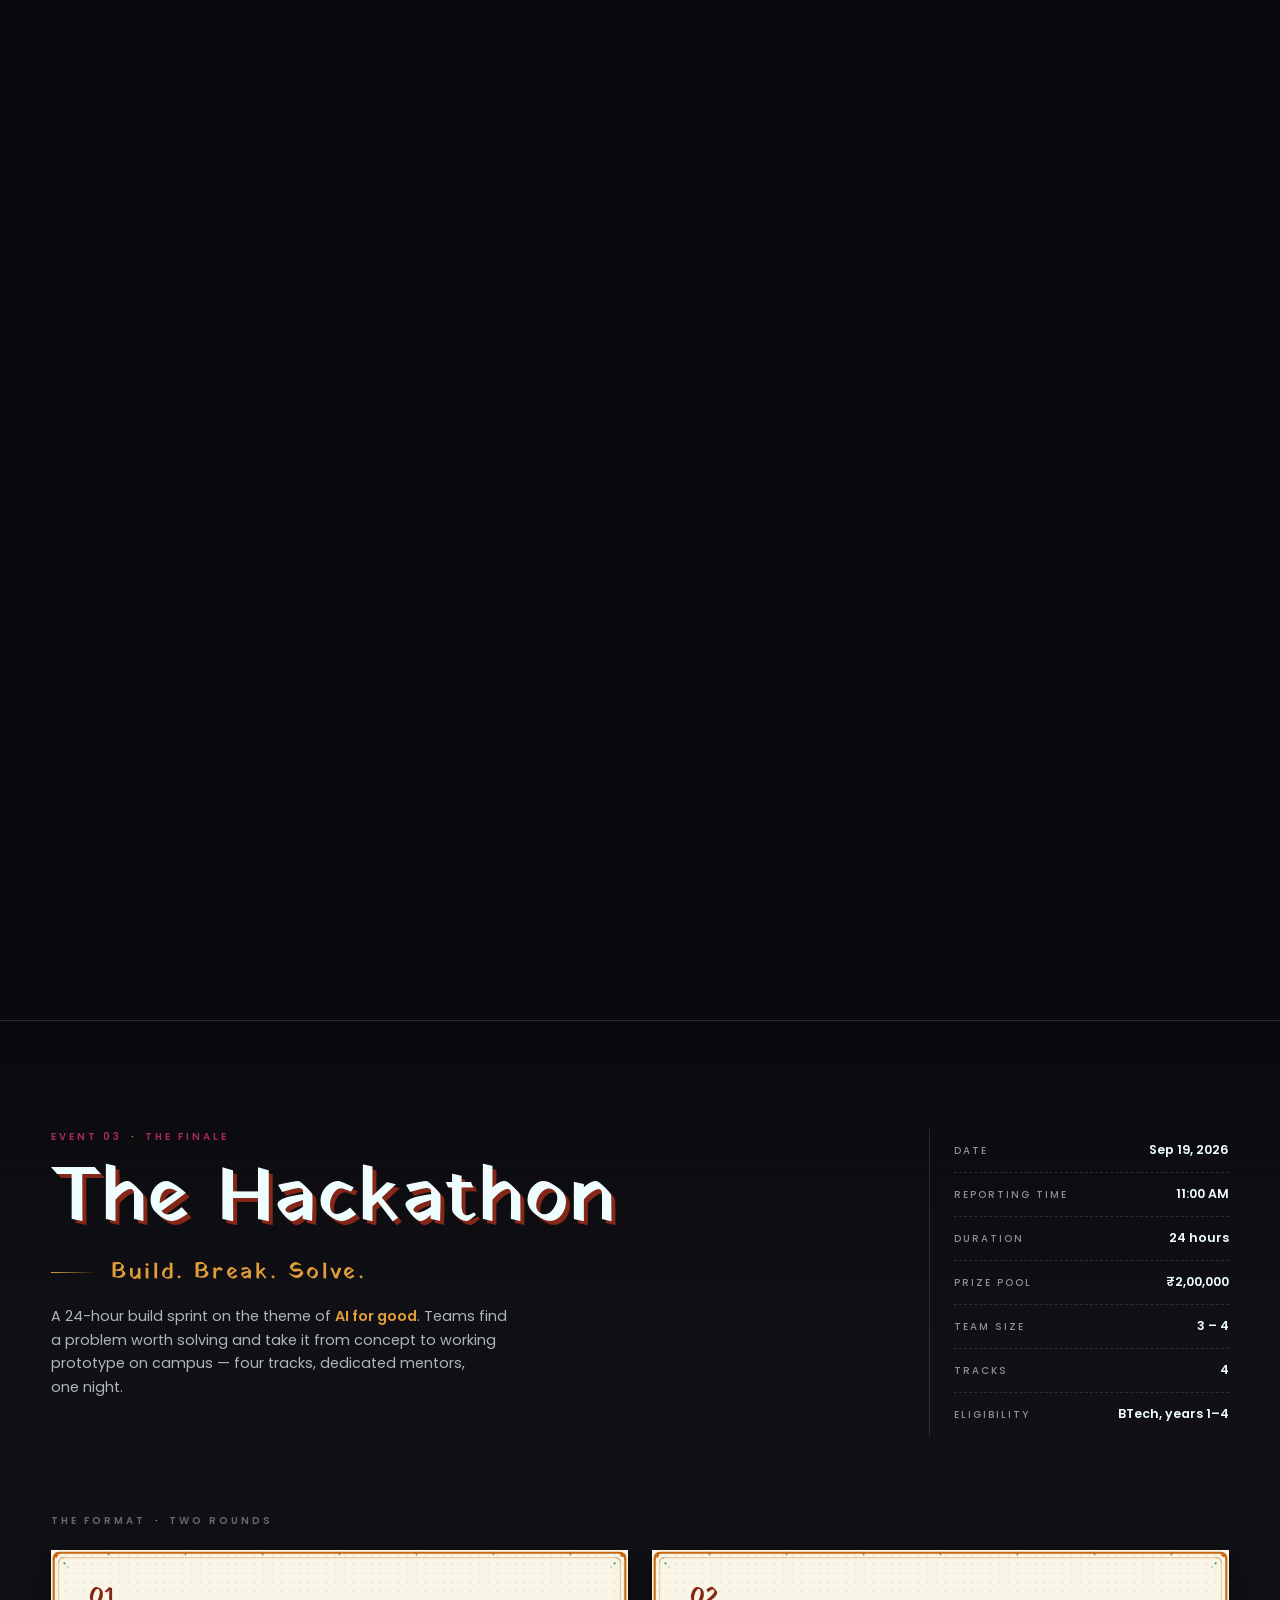
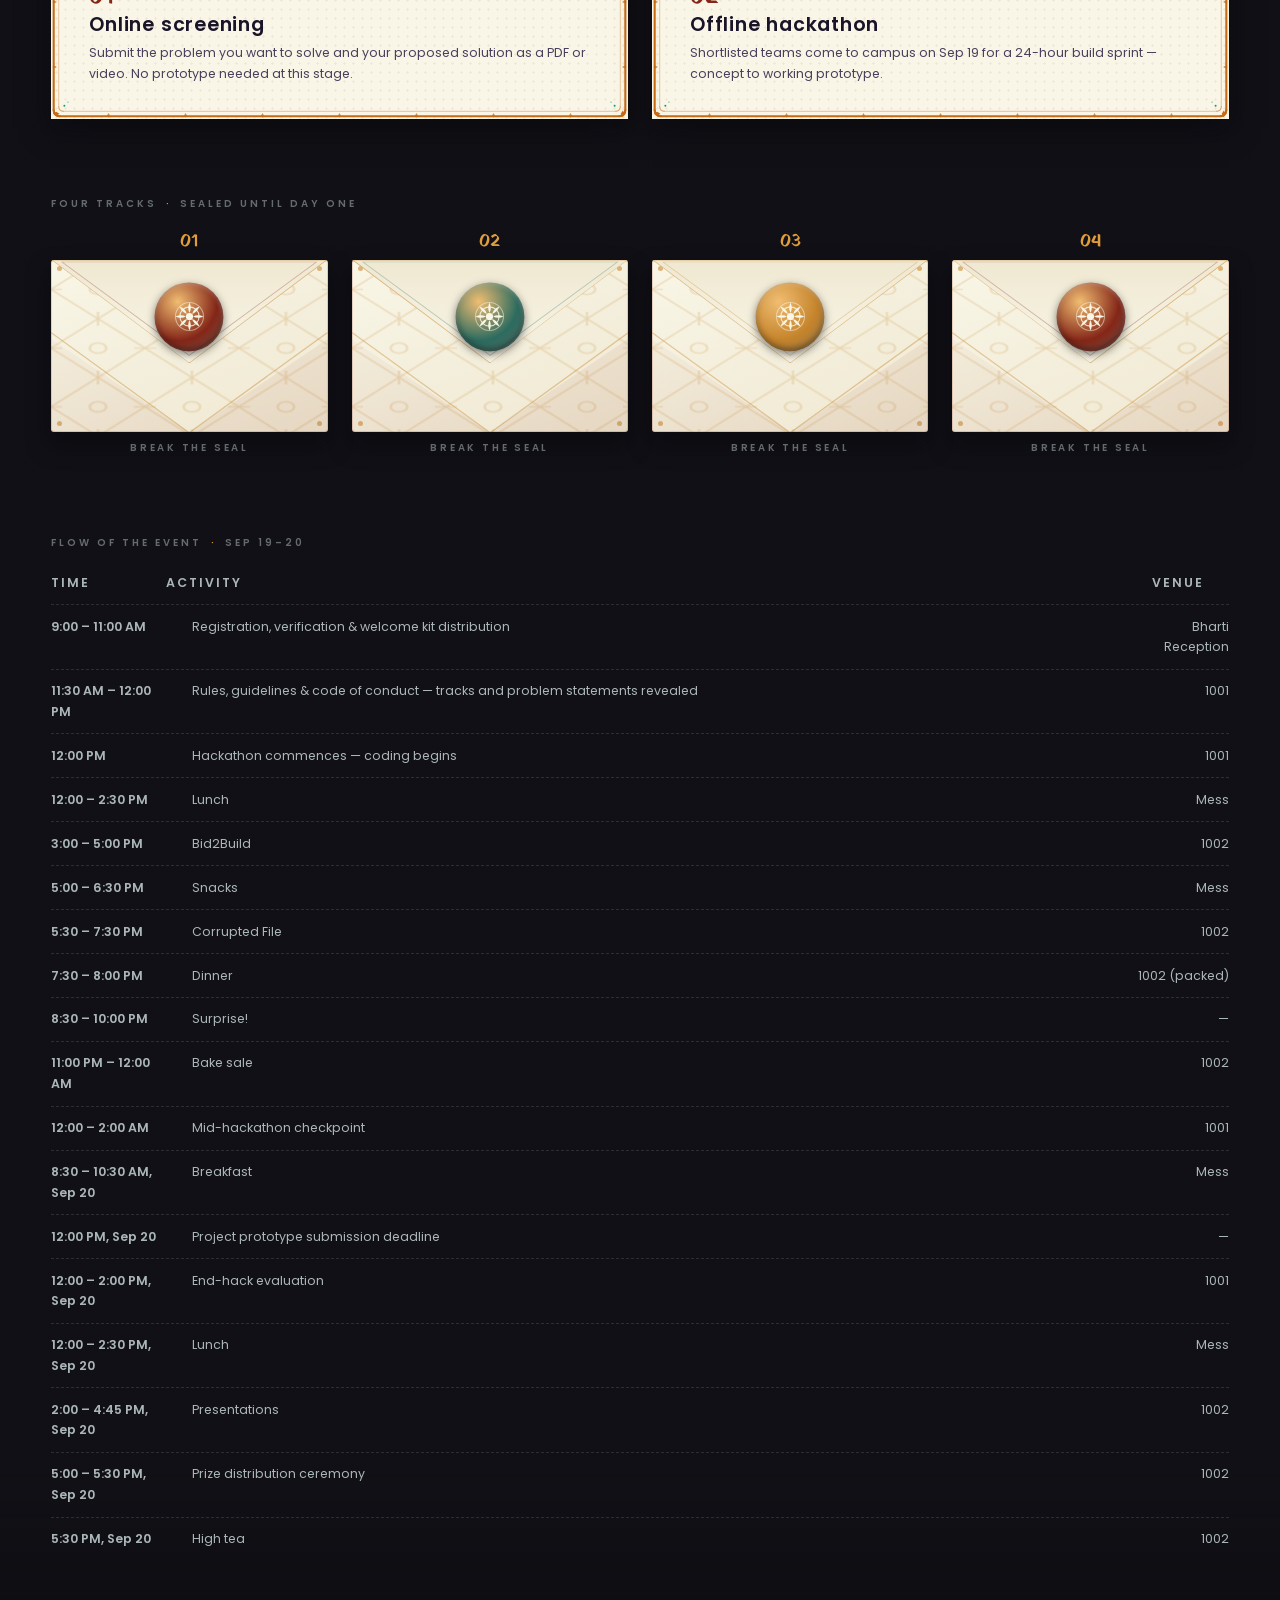
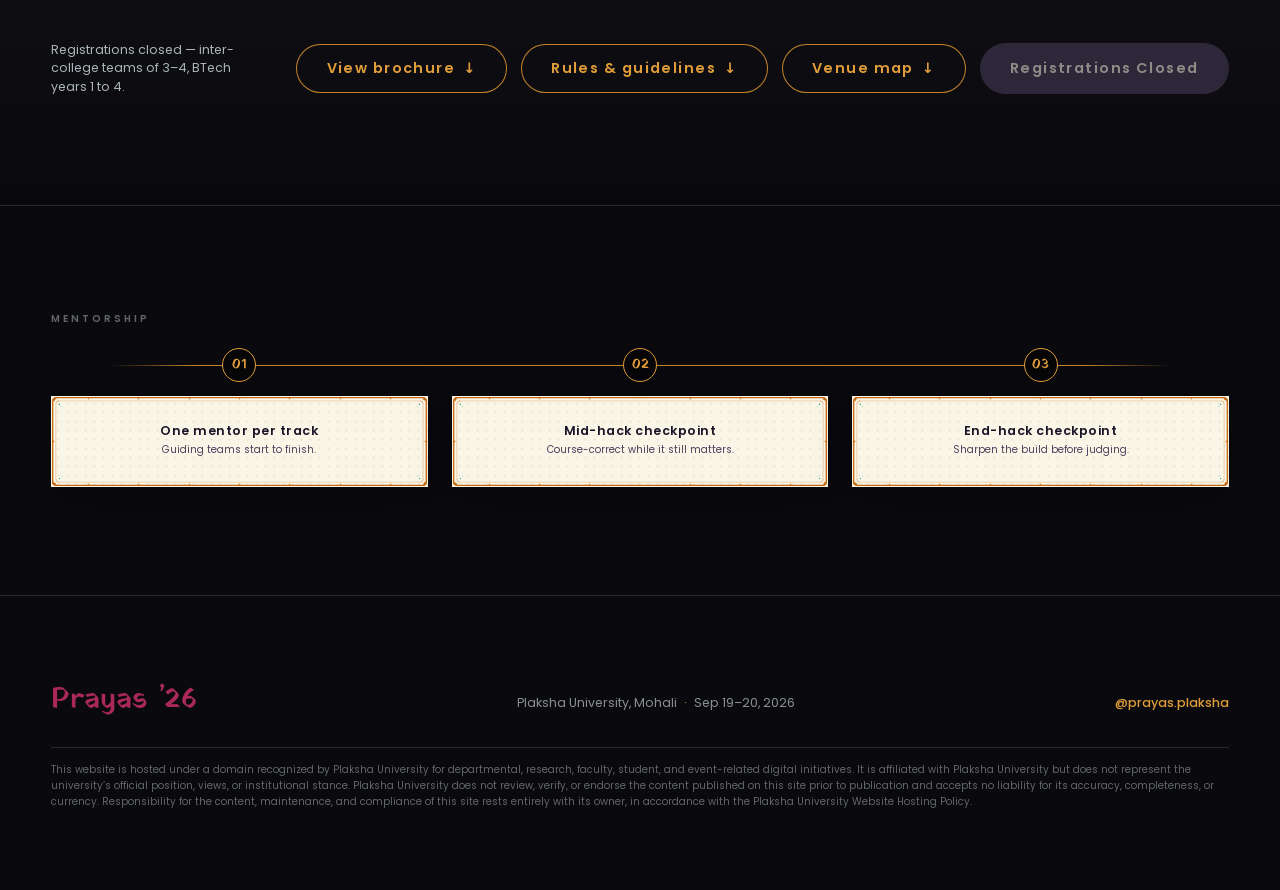
==== commit 44bccc8d: "feat: add venue map, expand rules, correct day-2 schedule Adds a "Venue map" modal (sharpened/upscal" ====
--- a/index.html
+++ b/index.html
@@ -519,9 +519,15 @@
           <div class="schedule__row"><p class="schedule__time">5:30 &ndash; 7:30 PM</p><p>Corrupted File</p><p class="schedule__venue">1002</p></div>
           <div class="schedule__row"><p class="schedule__time">7:30 &ndash; 8:00 PM</p><p>Dinner</p><p class="schedule__venue">1002 (packed)</p></div>
           <div class="schedule__row"><p class="schedule__time">8:30 &ndash; 10:00 PM</p><p>Surprise!</p><p class="schedule__venue">&mdash;</p></div>
-          <div class="schedule__row"><p class="schedule__time">12:00 &ndash; 2:00 AM</p><p>Mid-hack evaluation by mentors</p><p class="schedule__venue">&mdash;</p></div>
-          <div class="schedule__row"><p class="schedule__time">9:00 &ndash; 11:00 AM, Sep 20</p><p>End-hack evaluation by mentors</p><p class="schedule__venue">&mdash;</p></div>
-          <div class="schedule__row"><p class="schedule__time">12:00 PM, Sep 20</p><p>Final submission deadline &mdash; code &amp; PPT</p><p class="schedule__venue">&mdash;</p></div>
+          <div class="schedule__row"><p class="schedule__time">11:00 PM &ndash; 12:00 AM</p><p>Bake sale</p><p class="schedule__venue">1002</p></div>
+          <div class="schedule__row"><p class="schedule__time">12:00 &ndash; 2:00 AM</p><p>Mid-hackathon checkpoint</p><p class="schedule__venue">1001</p></div>
+          <div class="schedule__row"><p class="schedule__time">8:30 &ndash; 10:30 AM, Sep 20</p><p>Breakfast</p><p class="schedule__venue">Mess</p></div>
+          <div class="schedule__row"><p class="schedule__time">12:00 PM, Sep 20</p><p>Project prototype submission deadline</p><p class="schedule__venue">&mdash;</p></div>
+          <div class="schedule__row"><p class="schedule__time">12:00 &ndash; 2:00 PM, Sep 20</p><p>End-hack evaluation</p><p class="schedule__venue">1001</p></div>
+          <div class="schedule__row"><p class="schedule__time">12:00 &ndash; 2:30 PM, Sep 20</p><p>Lunch</p><p class="schedule__venue">Mess</p></div>
+          <div class="schedule__row"><p class="schedule__time">2:00 &ndash; 4:45 PM, Sep 20</p><p>Presentations</p><p class="schedule__venue">1002</p></div>
+          <div class="schedule__row"><p class="schedule__time">5:00 &ndash; 5:30 PM, Sep 20</p><p>Prize distribution ceremony</p><p class="schedule__venue">1002</p></div>
+          <div class="schedule__row"><p class="schedule__time">5:30 PM, Sep 20</p><p>High tea</p><p class="schedule__venue">1002</p></div>
         </div>
       </div>
 
@@ -533,6 +539,9 @@
           </button>
           <button class="btn btn--lg btn--ghost" type="button" data-eventrules-open aria-haspopup="dialog">
             Rules &amp; guidelines <span class="btn__arrow" aria-hidden="true">&darr;</span>
+          </button>
+          <button class="btn btn--lg btn--ghost" type="button" data-venuemap-open aria-haspopup="dialog">
+            Venue map <span class="btn__arrow" aria-hidden="true">&darr;</span>
           </button>
           <a class="btn btn--lg btn--disabled" aria-disabled="true" tabindex="-1">
             Registrations Closed
@@ -644,38 +653,69 @@
     <h2 class="eventrules__title" id="eventrules-title">Rules &amp; guidelines</h2>
 
     <section class="eventrules__section">
-      <h3>ID &amp; venue access</h3>
+      <h3>Wi-Fi</h3>
       <ul>
-        <li>Lanyard and ID must be worn at all times.</li>
+        <li>Network <strong>Plaksha-Events</strong>, password <strong>Welcome@2026</strong>.</li>
+      </ul>
+    </section>
+
+    <section class="eventrules__section">
+      <h3>ID, venue access &amp; general reminders</h3>
+      <ul>
+        <li>Lanyard and ID must be worn at all times &mdash; losing it may lead to disqualification.</li>
         <li>Permitted areas: Bharti Building, Gate 1, Summer/Winter Court, Mess.</li>
         <li>From 8:00 PM to 8:00 AM, participants may not leave the Bharti Building.</li>
         <li>Leaving the venue or campus requires organizer permission, except in emergencies.</li>
+        <li>Use electrical points, extensions and equipment responsibly; keep your workspace clean and dispose of waste in the designated bins.</li>
+        <li>Take care of your own laptops, chargers and belongings &mdash; organizers aren&rsquo;t responsible for loss or damage.</li>
+        <li>Need help at any point? Talk to your POC, mentor or organizer &mdash; do not hesitate to ask.</li>
       </ul>
     </section>
 
     <section class="eventrules__section">
-      <h3>Code of conduct</h3>
+      <h3>Code of conduct <span class="eventrules__tag">Build hard. Behave harder.</span></h3>
       <ul>
         <li>Treat participants, mentors, judges, volunteers, organizers and venue staff with respect.</li>
-        <li>Harassment, bullying, cheating, plagiarism, unauthorized external assistance and tampering with another team&rsquo;s work are strictly prohibited.</li>
-        <li>Zero tolerance for any inappropriate conduct involving minors (POCSO).</li>
+        <li>Zero tolerance: harassment or discrimination, threatening or abusive behaviour, cheating or plagiarism, unauthorized collaboration, misrepresenting your work, tampering with another team&rsquo;s project or equipment, and deliberately disrupting the event.</li>
+        <li>Zero tolerance for any inappropriate conduct involving minors (POCSO). Respect personal space and boundaries; never share or photograph anyone&rsquo;s personal information without permission.</li>
+        <li>If something feels wrong, report it to your POC, organizer or event safety contact &mdash; don&rsquo;t ignore it.</li>
       </ul>
     </section>
 
     <section class="eventrules__section">
-      <h3>On campus</h3>
+      <h3>On campus &amp; external collaboration</h3>
       <ul>
         <li>No smoking, vaping, alcohol, drugs, weapons or illegal activity.</li>
-        <li>Internet access is permitted for hackathon-related work.</li>
-        <li>Only registered team members may contribute &mdash; no external developers, remote teammates, remote access or outsourcing any part of the project.</li>
+        <li>Internet access is permitted for hackathon-related work, but only registered team members may contribute to your project.</li>
+        <li>External collaboration is <strong>not</strong> allowed &mdash; no video calls, screen sharing, AnyDesk/TeamViewer or remote desktop, remote pair programming, external developers, outsourcing, or anyone outside your registered team acting as a remote teammate.</li>
+      </ul>
+    </section>
+
+    <section class="eventrules__section">
+      <h3>Venue etiquette <span class="eventrules__tag">Keep the space hackable.</span></h3>
+      <ul>
+        <li class="eventrules__do">Keep your table organized and cables secured.</li>
+        <li class="eventrules__do">Use the designated rest areas and nap rooms (1101 and 1102).</li>
+        <li class="eventrules__do">Ask organizers before moving venue equipment, and report anything damaged immediately.</li>
+        <li class="eventrules__dont">Don&rsquo;t block corridors, mess with another team&rsquo;s setup, leave food or waste at your workstation, damage venue property, or unnecessarily disturb other teams.</li>
+      </ul>
+    </section>
+
+    <section class="eventrules__section">
+      <h3>Food &amp; refreshments</h3>
+      <ul>
+        <li>All meals through tomorrow&rsquo;s lunch &mdash; two lunches, snacks, dinner and breakfast &mdash; are provided by Plaksha at no extra cost.</li>
+        <li>Food stalls beside Uncle Tonnies Caf&eacute;: Taco Bell, Belgian Waffle, Banta Stall, Cold Coffee Cart, Ice Gola Stall.</li>
+        <li>Also open: Uncle Tonnies Caf&eacute; (outside the venue, left of Gate 1), Chicago Pizza (first floor of the Mess), and the Tuck Shop.</li>
       </ul>
     </section>
 
     <section class="eventrules__section">
       <h3>Submission</h3>
       <ul>
+        <li>Your project must be on GitHub &mdash; no GitHub, no valid submission.</li>
         <li>Final deadline: <strong>12:00 PM, Sep 20</strong>. Every team submits project code on GitHub and a PPT.</li>
-        <li>After 12:00 PM: no code changes, commits, repository updates, or PPT edits. Any change after the deadline means immediate disqualification.</li>
+        <li>After 12:00 PM: no code changes, commits, repository updates, or PPT edits. Late submissions will not be accepted &mdash; not even a second late.</li>
       </ul>
     </section>
 
@@ -683,11 +723,31 @@
       <h3>Evaluation, by mentors</h3>
       <ul>
         <li><strong>Mid-hack</strong> (12&ndash;2 AM): problem &amp; solution 50%, innovation 25%, feasibility 25%.</li>
-        <li><strong>End-hack</strong> (9&ndash;11 AM, Sep 20): problem &amp; solution 25%, innovation 25%, feasibility 25%, prototype &amp; demo 25%.</li>
+        <li><strong>End-hack</strong> (12&ndash;2 PM, Sep 20): problem &amp; solution 25%, innovation 25%, feasibility 25%, prototype &amp; demo 25%.</li>
       </ul>
     </section>
 
     <p class="eventrules__note">Serious violations of any of the above may result in immediate disqualification and/or removal from the venue.</p>
+  </div>
+</dialog>
+
+<!-- ============================================================
+     Venue map — same modal family as the brochure preview: an
+     image, a caption, and a close control.
+     ============================================================ -->
+<dialog class="venuemap" id="venueMap" aria-labelledby="venuemap-title">
+  <div class="venuemap__card">
+    <button type="button" class="venuemap__close" data-venuemap-close aria-label="Close venue map">&times;</button>
+    <p class="venuemap__kicker">Bharti Block &middot; you are here</p>
+    <h2 class="venuemap__title" id="venuemap-title">Venue map</h2>
+    <figure class="venuemap__figure">
+      <picture>
+        <source srcset="assets/prayas-venue-map.webp" type="image/webp">
+        <img src="assets/prayas-venue-map.jpg" width="1574" height="1131"
+             alt="Campus map marking the route from Bharti Block to the mess/tuck shop, Gate 1 and the food stalls" loading="lazy" decoding="async">
+      </picture>
+      <figcaption>Bharti Block to Mess/Tuck, Gate 1 and the food stalls</figcaption>
+    </figure>
   </div>
 </dialog>
 
@@ -696,5 +756,6 @@
 <script src="js/brochure.js"></script>
 <script src="js/track-details.js"></script>
 <script src="js/event-rules.js"></script>
+<script src="js/venue-map.js"></script>
 </body>
 </html>
--- a/css/prayas.css
+++ b/css/prayas.css
@@ -754,6 +754,8 @@
 .brochure .card__body {
   max-height: 88vh;
   overflow-y: auto;
+  overscroll-behavior: contain;
+  -webkit-overflow-scrolling: touch;
   padding-block: clamp(.4rem, 2vw, 1rem);
 }
 
@@ -832,6 +834,8 @@
   position: relative;
   max-height: 84vh;
   overflow-y: auto;
+  overscroll-behavior: contain;
+  -webkit-overflow-scrolling: touch;
   padding: var(--gap-l) var(--gap-m);
   background: var(--ink-sunk);
   color: var(--ice-70);
@@ -917,6 +921,8 @@
   position: relative;
   max-height: 84vh;
   overflow-y: auto;
+  overscroll-behavior: contain;
+  -webkit-overflow-scrolling: touch;
   padding: var(--gap-l) var(--gap-m);
   background: var(--ink-sunk);
   color: var(--ice-70);
@@ -967,6 +973,13 @@
   text-transform: uppercase;
   color: var(--mint);
 }
+.eventrules__tag {
+  margin-left: .5em;
+  font-weight: 500;
+  letter-spacing: 0;
+  text-transform: none;
+  color: var(--crimson-hot);
+}
 .eventrules__section ul {
   margin: 0;
   padding: 0;
@@ -988,6 +1001,8 @@
   background: var(--marigold-lo);
 }
 .eventrules__section strong { color: var(--ice); }
+.eventrules__section li.eventrules__do::before  { background: var(--mint); }
+.eventrules__section li.eventrules__dont::before { background: var(--crimson); }
 .eventrules__note {
   margin: var(--gap-m) 0 0;
   padding-top: var(--gap-s);
@@ -998,6 +1013,92 @@
 
 @media (prefers-reduced-motion: reduce) {
   .eventrules__close { transition: none; }
+}
+
+/* -- venue map modal ------------------------------------------------------
+   Same image + caption shape as .brochure, in the dark .eventrules card
+   family rather than the illustrated plate — this is a reference photo,
+   not a printed object. ------------------------------------------------ */
+.venuemap {
+  border: 0;
+  padding: 0;
+  margin: auto;
+  width: min(94vw, 640px);
+  max-height: 90vh;
+  overflow: visible;
+  background: transparent;
+}
+.venuemap::backdrop {
+  background: rgba(6, 6, 9, .74);
+  -webkit-backdrop-filter: blur(2px);
+  backdrop-filter: blur(2px);
+}
+.venuemap__card {
+  position: relative;
+  max-height: 90vh;
+  overflow-y: auto;
+  overscroll-behavior: contain;
+  -webkit-overflow-scrolling: touch;
+  padding: var(--gap-l) var(--gap-m);
+  background: var(--ink-sunk);
+  color: var(--ice-70);
+  border: 1px solid var(--line);
+  border-radius: 14px;
+  box-shadow: 0 24px 60px rgba(0, 0, 0, .5);
+}
+.venuemap__close {
+  position: absolute;
+  top: var(--gap-xs);
+  right: var(--gap-xs);
+  width: 2rem;
+  height: 2rem;
+  display: grid;
+  place-items: center;
+  font-size: 1.3rem;
+  line-height: 1;
+  color: var(--ice-55);
+  background: none;
+  border: none;
+  border-radius: 50%;
+  cursor: pointer;
+  transition: color .15s ease, background .15s ease;
+}
+.venuemap__close:hover,
+.venuemap__close:focus-visible { color: var(--ice); background: var(--line); }
+.venuemap__kicker {
+  margin: 0 0 .3rem;
+  font-size: var(--t-label);
+  letter-spacing: .16em;
+  text-transform: uppercase;
+  color: var(--marigold);
+}
+.venuemap__title {
+  margin: 0 0 var(--gap-s);
+  font-family: var(--font-display);
+  font-size: clamp(1.3rem, 3vw, 1.7rem);
+  color: var(--ice);
+  padding-right: 2rem;
+}
+.venuemap__figure { margin: 0; }
+.venuemap__figure img {
+  display: block;
+  width: 100%;
+  height: auto;
+  max-height: 68vh;
+  object-fit: contain;
+  border-radius: 8px;
+  border: 1px solid rgba(238, 254, 255, .16);
+}
+.venuemap__figure figcaption {
+  margin-top: .6rem;
+  font-size: var(--t-label);
+  letter-spacing: .05em;
+  color: var(--ice-55);
+  text-align: center;
+}
+
+@media (prefers-reduced-motion: reduce) {
+  .venuemap__close { transition: none; }
 }
 
 /* ============================================================================
